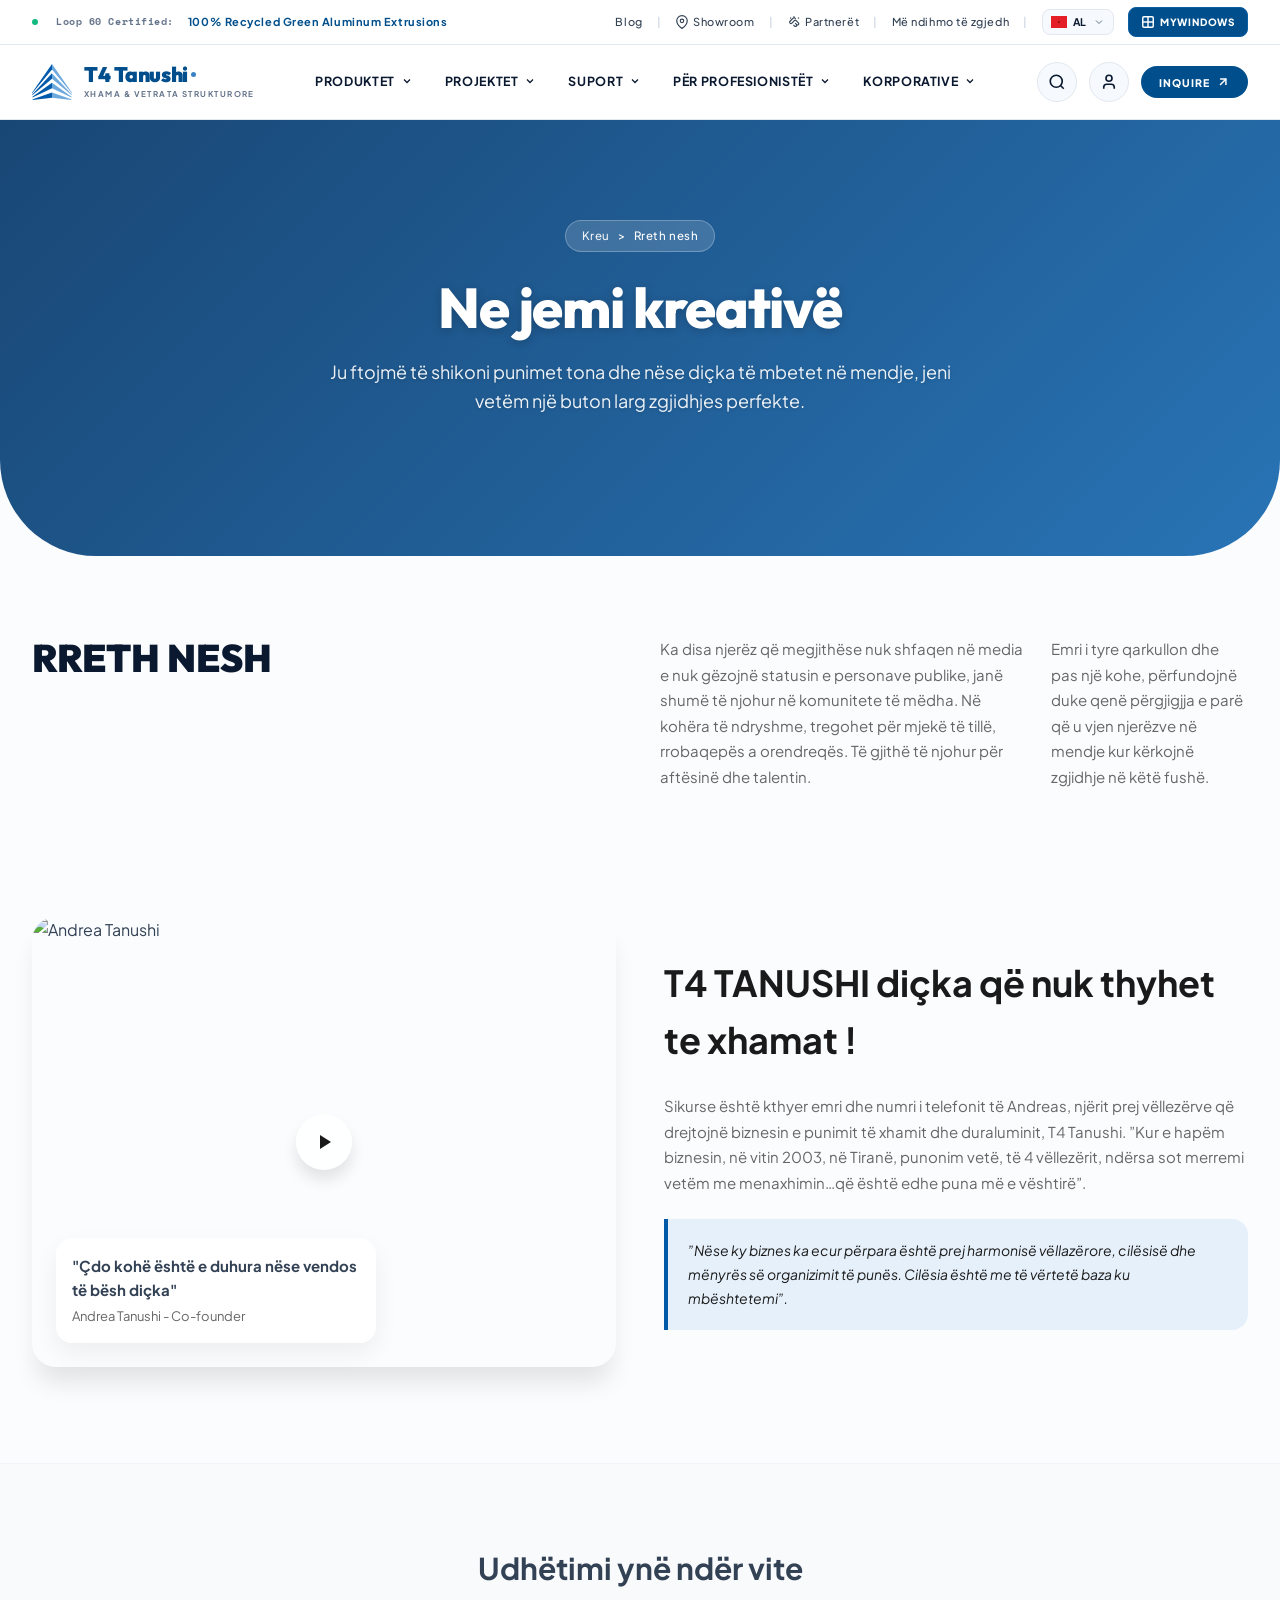
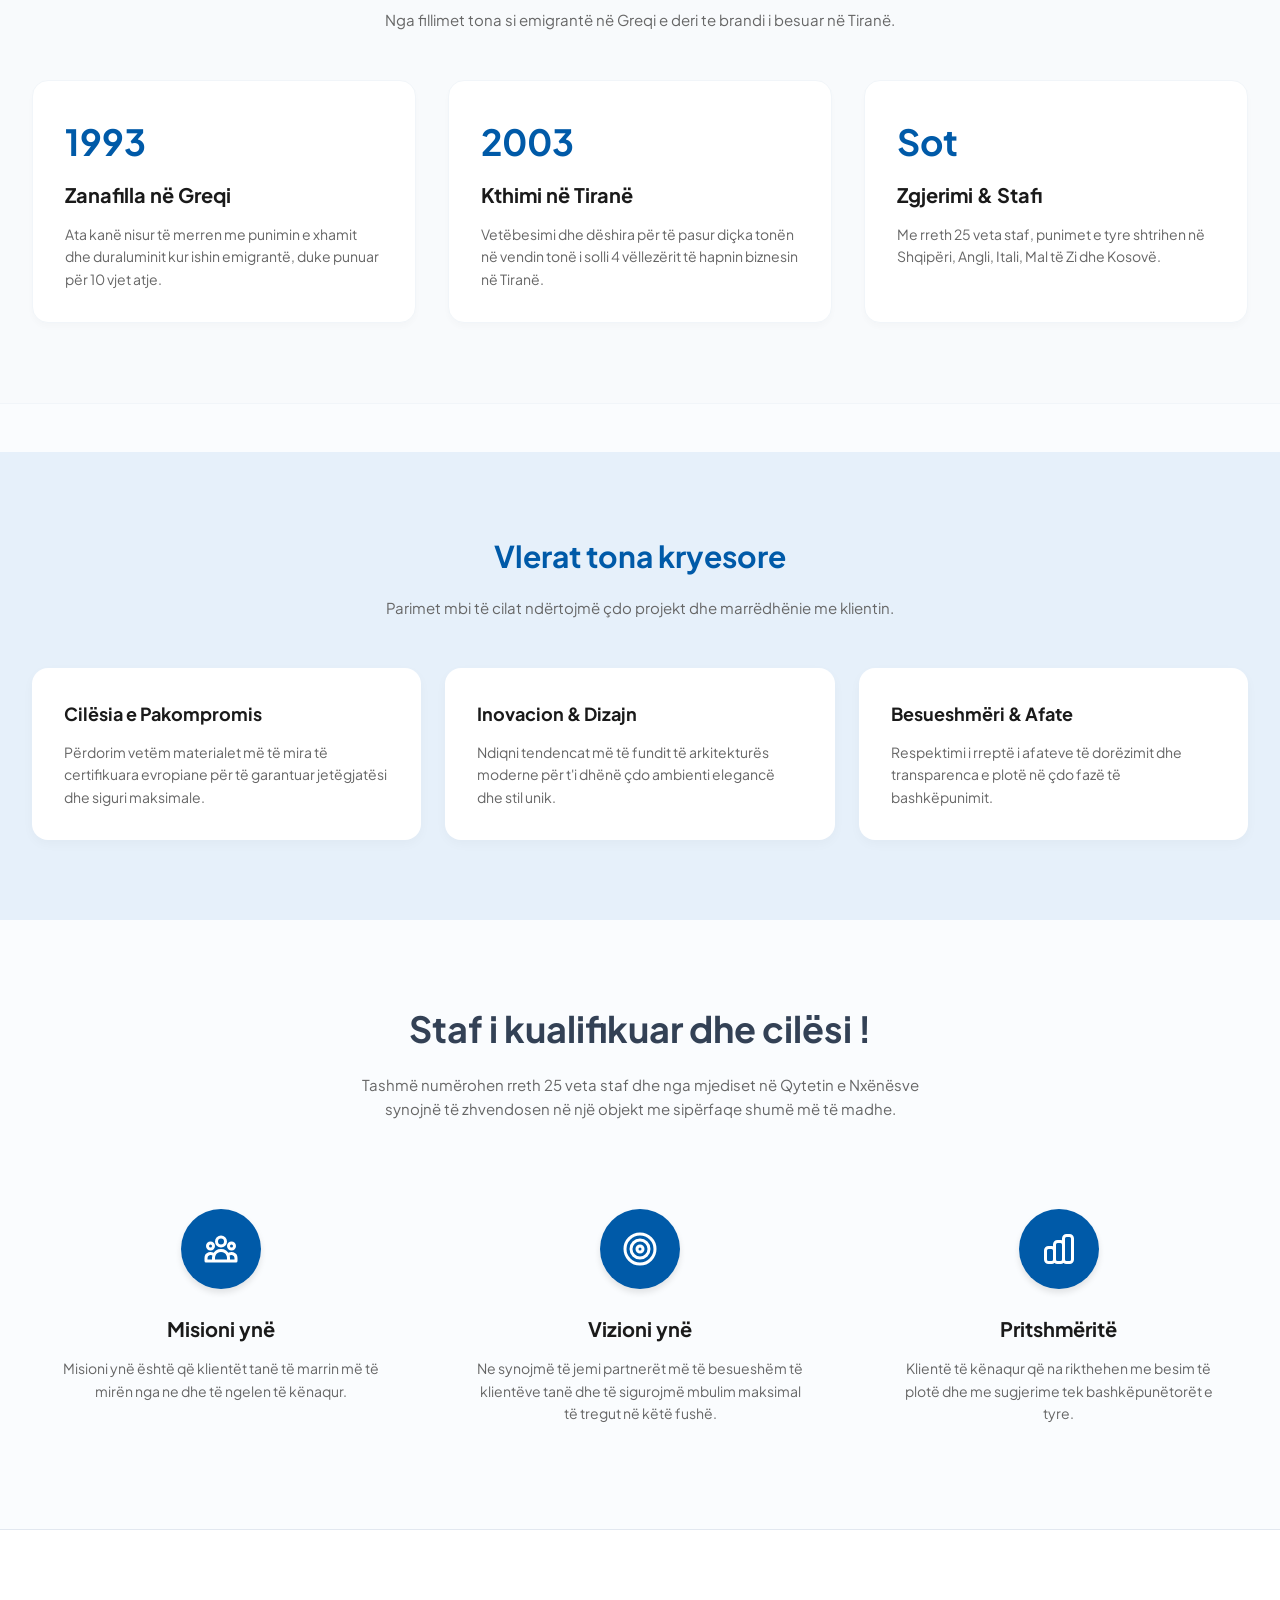
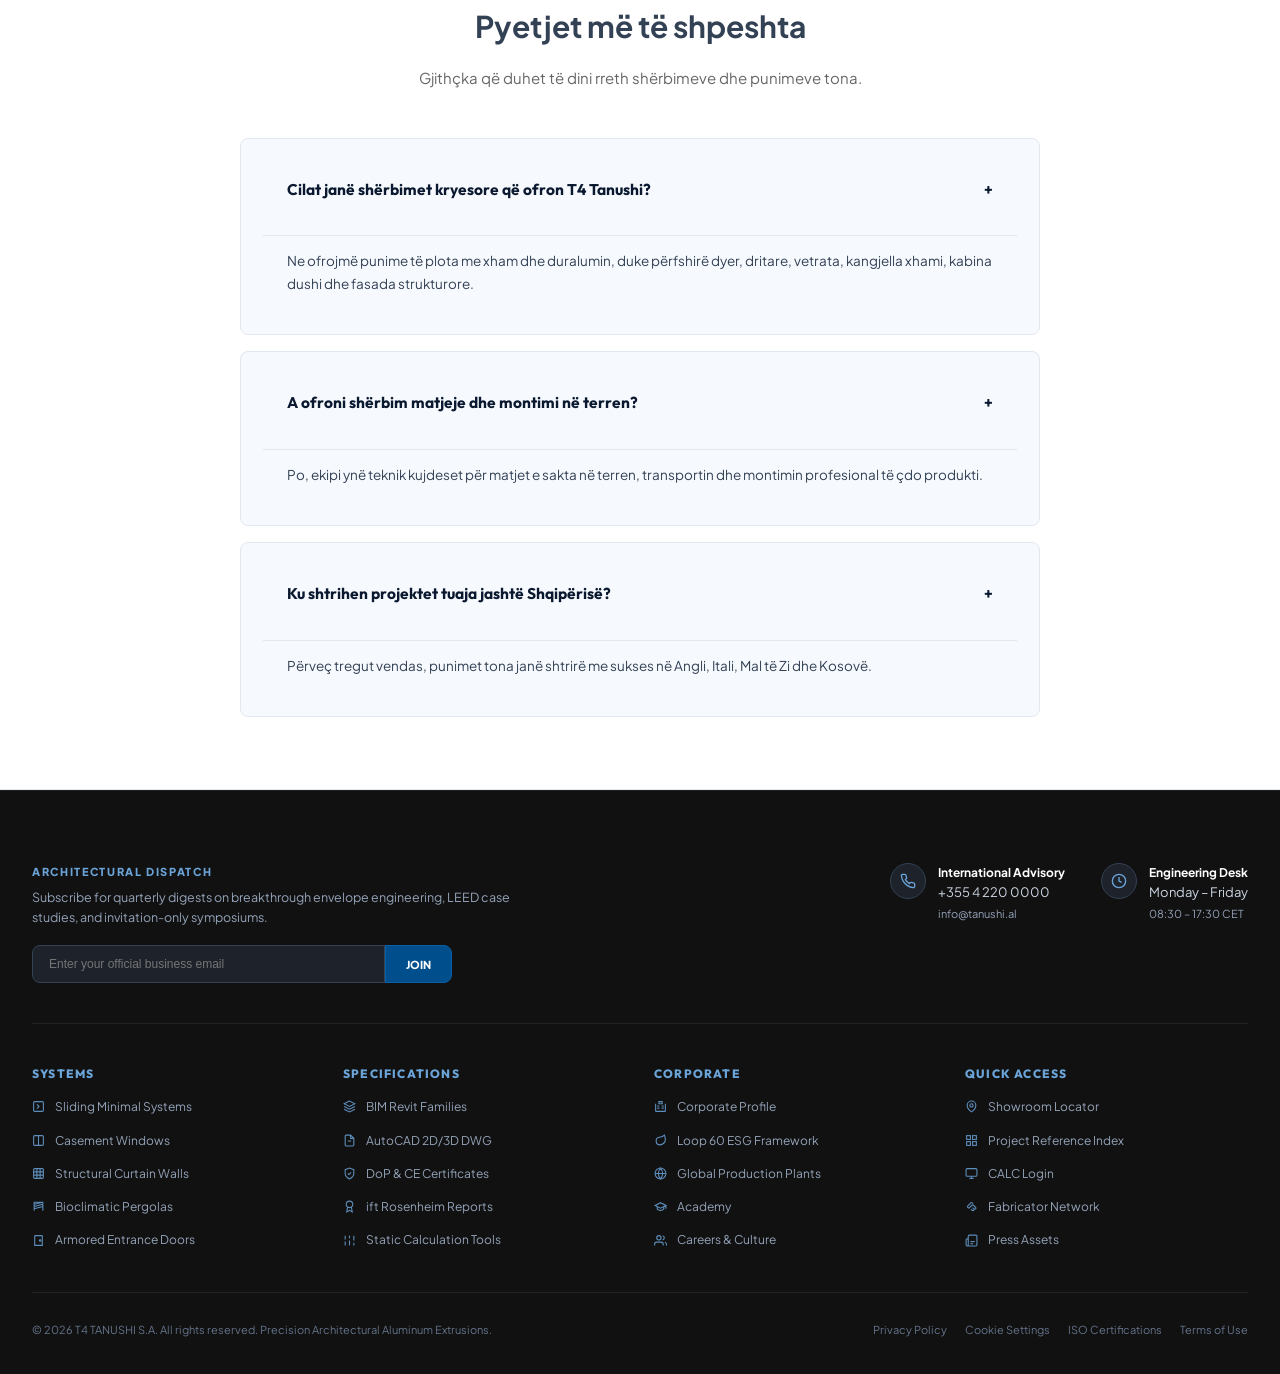
==== about.html @ d156f899 "i" ====
<!DOCTYPE html>
<html lang="sq">
<head>
  <meta charset="UTF-8">
  <meta name="viewport" content="width=device-width, initial-scale=1.0">
  <title>T4 TANUSHI // Sisteme Arkitekturore Alumini & Xhami | Building Excellence</title>
  
  <!-- Google Fonts: Outfit & Plus Jakarta Sans -->
  <link rel="preconnect" href="https://fonts.googleapis.com">
  <link rel="preconnect" href="https://fonts.gstatic.com" crossorigin>
  <link href="https://fonts.googleapis.com/css2?family=Outfit:wght@300;400;500;600;700;800;900&family=Plus+Jakarta+Sans:wght@300;400;500;600;700;800&family=Space+Mono:wght@400;700&display=swap" rel="stylesheet">
  
  <link rel="stylesheet" href="about.css">
  <link rel="stylesheet" href="style.css">
</head>
<body>

  <!-- Scroll Progress Indicator -->
  <div class="scroll-progress-line" id="scrollProgress"></div>

  <!-- ================= TOP UTILITY / ENTERPRISE BAR ================= -->
  <header class="top-bar">
    <div class="container top-bar-inner">
      <div class="top-bar-left">
        <span class="ticker-badge"></span>
        <span class="ticker-label">Loop 60 Certified:</span>
        <strong class="ticker-bold">100% Recycled Green Aluminum Extrusions</strong>
      </div>

      <div class="top-bar-right">
        <a href="#blog" class="top-link">Blog</a>
        <span class="divider">|</span>
        <a href="#showrooms" class="top-link">
          <svg width="14" height="14" viewBox="0 0 24 24" fill="none" stroke="currentColor" stroke-width="2"><path d="M21 10c0 7-9 13-9 13s-9-6-9-13a9 9 0 0 1 18 0z"/><circle cx="12" cy="10" r="3"/></svg>
          <span>Showroom</span>
        </a>
        <span class="divider">|</span>
        <a href="#partneret" class="top-link">
          <svg width="14" height="14" viewBox="0 0 24 24" fill="none" stroke="currentColor" stroke-width="2"><path d="m11 17 2 2a1 1 0 1 0 3-3"/><path d="m14 14 2.5 2.5a1 1 0 1 0 3-3l-3.8-3.8a2.2 2.2 0 0 0-3.1 0l-4.2 4.2a2.2 2.2 0 0 1-3.1 0l-.1-.1a2.2 2.2 0 0 1 0-3.1l5.4-5.4a2.2 2.2 0 0 1 3.1 0l1.2 1.2"/><path d="M12 2v2"/><path d="M7 6 5.6 4.6"/><path d="M19 6l1.4-1.4"/></svg>
          <span>Partnerët</span>
        </a>
        <span class="divider">|</span>
        <a href="#help" class="top-link">Më ndihmo të zgjedh</a>
        <span class="divider">|</span>

        <!-- Language Switcher -->
        <div class="lang-pill">
          <svg width="16" height="12" viewBox="0 0 640 480">
            <path fill="#e41e26" d="M0 0h640v480H0z"/>
            <path d="M346.5 210.3l-26.4 12.3-26.4-12.3 8 28.1-23.7 17 29.1.5 8 28.1 8-28.1 29.1-.5-23.7-17z" fill="#000"/>
          </svg>
          <span>AL</span>
          <svg width="12" height="12" viewBox="0 0 24 24" fill="none" stroke="#64748B" stroke-width="2"><path d="m6 9 6 6 6-6"/></svg>
        </div>

        <a href="#mywindows" class="btn-portal">
          <svg width="14" height="14" viewBox="0 0 24 24" fill="none" stroke="currentColor" stroke-width="2.5"><rect width="18" height="18" x="3" y="3" rx="2"/><path d="M3 12h18"/><path d="M12 3v18"/></svg>
          <span>MyWindows</span>
        </a>
      </div>
    </div>
  </header>

  <!-- ================= LUXURY HEADER / NAVBAR ================= -->
  <header class="main-header" id="mainHeader">
    <div class="container nav-inner">

      <!-- Brand Logo -->
      <a href="https://t4tanushi.al" class="brand-logo">
        <svg class="brand-icon" viewBox="0 0 217.57 196.04" fill="none">
          <polygon fill="#6ea9de" points="108.78 183.72 108.78 154.56 214.04 191.54 214.04 196.04 108.78 183.72"></polygon>
          <polygon fill="#6ea9de" points="108.78 132.46 108.78 102.52 215.41 177.85 215.41 182.54 108.78 132.46"></polygon>
          <polygon fill="#6ea9de" points="108.78 80.02 108.78 50.28 216.59 166.7 216.59 170.41 108.78 80.02"></polygon>
          <polygon fill="#6ea9de" points="108.78 29.93 108.78 0 217.56 156.72 217.56 160.63 108.78 29.93"></polygon>
          <polygon fill="#005aab" points="108.78 183.72 108.78 154.56 3.52 191.54 3.52 196.04 108.78 183.72"></polygon>
          <polygon fill="#005aab" points="108.78 132.46 108.78 102.52 2.15 177.85 2.15 182.54 108.78 132.46"></polygon>
          <polygon fill="#005aab" points="108.78 80.02 108.78 50.28 0.98 166.7 0.98 170.41 108.78 80.02"></polygon>
          <polygon fill="#005aab" points="108.78 29.93 108.78 0 0 156.72 0 160.63 108.78 29.93"></polygon>
        </svg>
        <div class="brand-text-col">
          <div class="brand-title">
            <span>T4 Tanushi</span>
            <span class="brand-dot"></span>
          </div>
          <span class="brand-tagline">Xhama & Vetrata Strukturore</span>
        </div>
      </a>

      <!-- Desktop & Mobile Navigation Menu (5 Complete Mega Menus) -->
      <nav class="nav-menu" id="navMenu">

        <!-- 1. PRODUKTET MEGA MENU -->
        <div class="nav-item" data-menu="produktet">
          <button type="button" class="nav-trigger">
            <span>Produktet</span>
            <svg class="nav-chevron" width="12" height="12" viewBox="0 0 24 24" fill="none" stroke="currentColor" stroke-width="2.5"><path d="m6 9 6 6 6-6"/></svg>
          </button>

          <div class="mega-menu">
            <div class="container">
              <div class="mega-grid">

                <!-- Sidebar Categories -->
                <div class="mega-col-side">
                  <ul class="sidebar-list">
                    <li>
                      <button type="button" class="sidebar-btn is-active">
                        <span>Dritare & Dyer</span>
                        <svg width="14" height="14" viewBox="0 0 24 24" fill="none" stroke="currentColor" stroke-width="2"><path d="m9 18 6-6-6-6"/></svg>
                      </button>
                    </li>
                    <li>
                      <button type="button" class="sidebar-btn">
                        <span>Dyert e hyrjes</span>
                        <svg width="14" height="14" viewBox="0 0 24 24" fill="none" stroke="#64748B" stroke-width="2"><path d="m9 18 6-6-6-6"/></svg>
                      </button>
                    </li>
                    <li>
                      <button type="button" class="sidebar-btn">
                        <span>Sistemet për mbrojtje nga zjarri</span>
                      </button>
                    </li>
                    <li>
                      <button type="button" class="sidebar-btn">
                        <span>Grilat</span>
                        <svg width="14" height="14" viewBox="0 0 24 24" fill="none" stroke="#64748B" stroke-width="2"><path d="m9 18 6-6-6-6"/></svg>
                      </button>
                    </li>
                    <li>
                      <button type="button" class="sidebar-btn">
                        <span>Sistem mbrojtës kundër insekteve</span>
                        <svg width="14" height="14" viewBox="0 0 24 24" fill="none" stroke="#64748B" stroke-width="2"><path d="m9 18 6-6-6-6"/></svg>
                      </button>
                    </li>
                    <li>
                      <button type="button" class="sidebar-btn">
                        <span>Fasadat</span>
                        <svg width="14" height="14" viewBox="0 0 24 24" fill="none" stroke="#64748B" stroke-width="2"><path d="m9 18 6-6-6-6"/></svg>
                      </button>
                    </li>
                    <li>
                      <button type="button" class="sidebar-btn">
                        <span>Zgjidhjet për hapësirat e jashtme</span>
                        <svg width="14" height="14" viewBox="0 0 24 24" fill="none" stroke="#64748B" stroke-width="2"><path d="m9 18 6-6-6-6"/></svg>
                      </button>
                    </li>
                    <li>
                      <button type="button" class="sidebar-btn">
                        <span>Ndarëse ambienti</span>
                      </button>
                    </li>
                  </ul>

                  <div class="sidebar-footer-link">
                    <a href="#systems" class="accent-link">
                      <span>Shikoni të gjitha sistemet arkitekturore</span>
                      <svg width="14" height="14" viewBox="0 0 24 24" fill="none" stroke="currentColor" stroke-width="2"><path d="m9 18 6-6-6-6"/></svg>
                    </a>
                  </div>
                </div>

                <!-- Middle Col 1: Typologies & Brands -->
                <div class="mega-col-content">
                  <div>
                    <h4 class="mega-heading">SIPAS LLOJIT</h4>
                    <div class="typology-row">
                      <a href="#mentesha" class="typology-card">
                        <div class="typology-circle">
                          <svg width="24" height="24" viewBox="0 0 40 40" fill="none" stroke="#004F8C" stroke-width="2">
                            <rect x="6" y="6" width="28" height="28" rx="2"/>
                            <line x1="20" y1="6" x2="20" y2="34"/>
                            <circle cx="9" cy="12" r="1.5" fill="#004F8C"/>
                            <circle cx="9" cy="28" r="1.5" fill="#004F8C"/>
                          </svg>
                        </div>
                        <span>Me<br>mentesha</span>
                      </a>

                      <a href="#rreshqitje" class="typology-card">
                        <div class="typology-circle">
                          <svg width="24" height="24" viewBox="0 0 40 40" fill="none" stroke="#004F8C" stroke-width="2">
                            <rect x="6" y="6" width="28" height="28" rx="2"/>
                            <line x1="16" y1="6" x2="16" y2="34"/>
                            <line x1="24" y1="6" x2="24" y2="34"/>
                            <line x1="12" y1="36" x2="28" y2="36" stroke-width="2.5"/>
                          </svg>
                        </div>
                        <span>Me<br>Rrëshqitje</span>
                      </a>

                      <a href="#palosje" class="typology-card">
                        <div class="typology-circle">
                          <svg width="24" height="24" viewBox="0 0 40 40" fill="none" stroke="#004F8C" stroke-width="2">
                            <rect x="6" y="6" width="28" height="28" rx="2"/>
                            <line x1="13" y1="6" x2="13" y2="34"/>
                            <line x1="20" y1="6" x2="20" y2="34"/>
                            <line x1="27" y1="6" x2="27" y2="34"/>
                          </svg>
                        </div>
                        <span>Me Palosje</span>
                      </a>
                    </div>
                  </div>

                  <div class="sub-split">
                    <h4 class="mega-heading">NGA MARKA</h4>
                    <div class="brand-pills">
                      <div class="pill pill-dark"><span>&gt;</span> SUPREME</div>
                      <div class="pill pill-white"><span>&gt;</span> SMARTIA</div>
                      <div class="pill pill-white"><span>&gt;</span> COMFORT</div>
                    </div>
                  </div>
                </div>

                <!-- Middle Col 2: Complementary Systems -->
                <div class="mega-col-content">
                  <div>
                    <h4 class="mega-heading">SISTEMET PLOTËSUESE</h4>
                    <ul class="mega-list">
                      <li><a href="#">Grila me rrotulluese / Grilat standarte</a></li>
                      <li><a href="#">Sistemet për mbrojtje ndaj insekteve</a></li>
                      <li><a href="#">Pragjet e dritareve</a></li>
                    </ul>
                  </div>

                  <div class="sub-split">
                    <h4 class="mega-heading">OPSIONET E PERSONALIZIMIT</h4>
                    <ul class="mega-list">
                      <li><a href="#">Aksesorë</a></li>
                      <li><a href="#">Trajtimet sipërfaqësore</a></li>
                      <li><a href="#">Opsionet e xhamit</a></li>
                    </ul>
                  </div>
                </div>

                <!-- Right Feature Image -->
                <div class="mega-col-feature">
                  <div class="feature-card">
                    <img src="https://images.unsplash.com/photo-1600607687920-4e2a09cf159d?auto=format&fit=crop&w=800&q=80" alt="Dritare & Dyer">
                    <div class="feature-overlay">
                      <h3>Dritare & Dyer</h3>
                      <a href="#windows-doors" class="feature-link">
                        <span>View all</span>
                        <svg width="14" height="14" viewBox="0 0 24 24" fill="none" stroke="currentColor" stroke-width="2.5"><path d="m9 18 6-6-6-6"/></svg>
                      </a>
                    </div>
                  </div>
                </div>

              </div>
            </div>

            <!-- Bottom Ribbon 3 Service Cards -->
            <div class="mega-ribbon">
              <div class="container ribbon-inner">
                <a href="#quiz" class="ribbon-card">
                  <div class="ribbon-icon">
                    <svg width="18" height="18" viewBox="0 0 24 24" fill="none" stroke="currentColor" stroke-width="2"><path d="M16 3h5v5"/><path d="M8 3H3v5"/><path d="M12 21v-4"/><path d="m9 9 6 6"/><path d="m15 9-6 6"/></svg>
                  </div>
                  <div>
                    <h5>Plotëso Kuizin</h5>
                    <p>Zbuloni dritaret dhe dyert që i përshtaten nevojave tuaja.</p>
                  </div>
                </a>

                <a href="#fabricator" class="ribbon-card">
                  <div class="ribbon-icon">
                    <svg width="18" height="18" viewBox="0 0 24 24" fill="none" stroke="currentColor" stroke-width="2"><path d="M16 21v-2a4 4 0 0 0-4-4H6a4 4 0 0 0-4 4v2"/><circle cx="9" cy="7" r="4"/><path d="m16 11 2 2 4-4"/></svg>
                  </div>
                  <div>
                    <h5>Gjeni një Përpunues</h5>
                    <p>Klikoni këtu për të gjetur një Përpunues sot.</p>
                  </div>
                </a>

                <a href="#faq" class="ribbon-card">
                  <div class="ribbon-icon">
                    <svg width="18" height="18" viewBox="0 0 24 24" fill="none" stroke="currentColor" stroke-width="2"><path d="M21 15a2 2 0 0 1-2 2H7l-4 4V5a2 2 0 0 1 2-2h14a2 2 0 0 1 2 2z"/></svg>
                  </div>
                  <div>
                    <h5>Pyetjet e bëra më shpesh</h5>
                    <p>Zbuloni pyetjet tuaja në lidhje me dritaret dhe dyert!</p>
                  </div>
                </a>
              </div>
            </div>
          </div>
        </div>

        <!-- 2. PROJEKTET MEGA MENU -->
        <div class="nav-item" data-menu="projektet">
          <button type="button" class="nav-trigger">
            <span>Projektet</span>
            <svg class="nav-chevron" width="12" height="12" viewBox="0 0 24 24" fill="none" stroke="currentColor" stroke-width="2.5"><path d="m6 9 6 6 6-6"/></svg>
          </button>

          <div class="mega-menu">
            <div class="container mega-pad">
              <div class="mega-grid-equal">
                
                <div class="mega-pane-col border-r">
                  <div>
                    <h4 class="mega-heading">KATEGORIA PROJEKTIT</h4>
                    <ul class="mega-list">
                      <li><a href="#">Edukuese</a></li>
                      <li><a href="#">Hoteleri & Sport</a></li>
                      <li><a href="#">Industriale</a></li>
                      <li><a href="#">Komerciale</a></li>
                      <li><a href="#">Kulturor</a></li>
                      <li><a href="#">Qeveritare & Shëndet</a></li>
                      <li><a href="#">Rezidenciale</a></li>
                    </ul>
                  </div>
                  <div class="pane-footer">
                    <a href="#veprat" class="accent-link">
                      <span>Shikoni të gjitha veprat</span>
                      <svg width="14" height="14" viewBox="0 0 24 24" fill="none" stroke="currentColor" stroke-width="2"><path d="m9 18 6-6-6-6"/></svg>
                    </a>
                  </div>
                </div>

                <div class="mega-pane-col border-r">
                  <h4 class="mega-heading">KATEGORIA PRODUKTIT</h4>
                  <ul class="mega-list">
                    <li><a href="#">Dyer - Dritare</a></li>
                    <li><a href="#">Dyer - Hyrje</a></li>
                    <li><a href="#">Ndarje</a></li>
                  </ul>
                </div>

                <div class="mega-pane-col border-r">
                  <div>
                    <h4 class="mega-heading">FAMILJA PRODUKTIT</h4>
                    <div class="brand-pills">
                      <div class="pill pill-white"><span>&gt;</span> COMFORT</div>
                      <div class="pill pill-dark"><span>&gt;</span> SMARTIA</div>
                      <div class="pill pill-dark"><span>&gt;</span> SUPREME</div>
                    </div>
                  </div>
                  <div class="sub-split">
                    <h4 class="mega-heading">KARAKTERISTIKAT</h4>
                    <ul class="mega-list">
                      <li><a href="#">Minimal</a></li>
                      <li><a href="#">Pamje industriale</a></li>
                      <li><a href="#">Shtëpi Pasive</a></li>
                    </ul>
                  </div>
                </div>

                <div class="mega-pane-col">
                  <h4 class="mega-heading">NGA VIZIONI NË ZBATIM</h4>
                  <div class="book-card">
                    <img src="https://images.unsplash.com/photo-1544716278-ca5e3f4abd8c?auto=format&fit=crop&w=600&q=80" alt="Vision to Reality Book">
                  </div>
                  <p class="book-text">
                    Eksploroni botën e arkitekturës moderne, inovacionit, performancës së lartë dhe fleksibilitetit të sistemeve arkitekturore të aluminit të T4 TANUSHI.
                  </p>
                </div>

              </div>
            </div>
          </div>
        </div>

        <!-- 3. SUPORT MEGA MENU -->
        <div class="nav-item" data-menu="suport">
          <button type="button" class="nav-trigger">
            <span>Suport</span>
            <svg class="nav-chevron" width="12" height="12" viewBox="0 0 24 24" fill="none" stroke="currentColor" stroke-width="2.5"><path d="m6 9 6 6 6-6"/></svg>
          </button>

          <div class="mega-menu">
            <div class="container mega-pad">
              <div class="mega-grid-3">
                
                <div class="mega-pane-col border-r">
                  <h4 class="mega-heading">FILLO EDUKIMIN TUAJ</h4>
                  <ul class="mega-list">
                    <li><a href="#">Gjeni një Përpunues</a></li>
                    <li><a href="#">Planifikoni projektin tuaj</a></li>
                    <li><a href="#">Plotëso kuizin e gjetjes së dritareve</a></li>
                    <li><a href="#">Vizitoni një Showroom</a></li>
                  </ul>
                  <div class="sub-split">
                    <h4 class="mega-heading">MJETET</h4>
                    <ul class="mega-list">
                      <li><a href="#">Plotësoni kuizin e Windows Finder</a></li>
                      <li><a href="#">Vendi im i punës</a></li>
                    </ul>
                  </div>
                </div>

                <div class="mega-pane-col border-r">
                  <h4 class="mega-heading">PERFORMANCA</h4>
                  <ul class="mega-list">
                    <li><a href="#">Izolimi i zërit</a></li>
                    <li><a href="#">Rezistenca ndaj zjarrit</a></li>
                    <li><a href="#">Siguria</a></li>
                    <li><a href="#">Pse alumini</a></li>
                  </ul>
                </div>

                <div class="mega-pane-col">
                  <h4 class="mega-heading">PËRMBAJTJE E DOBISHME</h4>
                  <div class="icon-nav-list">
                    <a href="#video" class="icon-nav-row">
                      <div class="icon-round">
                        <svg width="14" height="14" viewBox="0 0 24 24" fill="currentColor"><polygon points="5 3 19 12 5 21 5 3"/></svg>
                      </div>
                      <span>Video edukative</span>
                    </a>
                    <a href="#broshura" class="icon-nav-row">
                      <div class="icon-round">
                        <svg width="14" height="14" viewBox="0 0 24 24" fill="none" stroke="currentColor" stroke-width="2"><path d="M2 3h6a4 4 0 0 1 4 4v14a3 3 0 0 0-3-3H2z"/><path d="M22 3h-6a4 4 0 0 0-4 4v14a3 3 0 0 1 3-3h7z"/></svg>
                      </div>
                      <span>Broshura</span>
                    </a>
                    <a href="#pyetjet" class="icon-nav-row">
                      <div class="icon-round">
                        <svg width="14" height="14" viewBox="0 0 24 24" fill="none" stroke="currentColor" stroke-width="2"><circle cx="12" cy="12" r="10"/><path d="9.09 9a3 3 0 0 1 5.83 1c0 2-3 3-3 3"/><line x1="12" y1="17" x2="12.01" y2="17"/></svg>
                      </div>
                      <span>Pyetjet e bëra më shpesh</span>
                    </a>
                  </div>
                </div>

              </div>
            </div>
          </div>
        </div>

        <!-- 4. PËR PROFESIONISTËT MEGA MENU -->
        <div class="nav-item" data-menu="profesionistet">
          <button type="button" class="nav-trigger">
            <span>Për profesionistët</span>
            <svg class="nav-chevron" width="12" height="12" viewBox="0 0 24 24" fill="none" stroke="currentColor" stroke-width="2.5"><path d="m6 9 6 6 6-6"/></svg>
          </button>

          <div class="mega-menu">
            <div class="container mega-pad">
              <div class="mega-grid-equal">
                
                <div class="mega-pane-col border-r">
                  <ul class="sidebar-list">
                    <li>
                      <button type="button" class="sidebar-btn is-active">
                        <span>Arkitektët</span>
                        <svg width="14" height="14" viewBox="0 0 24 24" fill="none" stroke="currentColor" stroke-width="2"><path d="m9 18 6-6-6-6"/></svg>
                      </button>
                    </li>
                    <li>
                      <button type="button" class="sidebar-btn">
                        <span>Përpunuesit</span>
                        <svg width="14" height="14" viewBox="0 0 24 24" fill="none" stroke="#64748B" stroke-width="2"><path d="m9 18 6-6-6-6"/></svg>
                      </button>
                    </li>
                    <li>
                      <button type="button" class="sidebar-btn">
                        <span>Pronarët e hoteleve</span>
                        <svg width="14" height="14" viewBox="0 0 24 24" fill="none" stroke="#64748B" stroke-width="2"><path d="m9 18 6-6-6-6"/></svg>
                      </button>
                    </li>
                  </ul>
                </div>

                <div class="mega-pane-col border-r">
                  <div>
                    <h4 class="mega-heading">SUPORT</h4>
                    <ul class="mega-list">
                      <li><a href="#">Faza e projektimit</a></li>
                      <li><a href="#">Faza e kuotimit</a></li>
                      <li><a href="#">Projektet BIM</a></li>
                      <li><a href="#">Mbështetje për projekte në shkallë të gjerë</a></li>
                      <li><a href="#">Vizitë në Showroom</a></li>
                      <li><a href="#">Gjej një Përpunues</a></li>
                    </ul>
                  </div>
                  <div class="sub-split">
                    <h4 class="mega-heading">MJETET</h4>
                    <ul class="mega-list">
                      <li><a href="#">Llogaritja e UW</a></li>
                      <li><a href="#">Udhëzuesi i përzgjedhjes së Dritareve</a></li>
                    </ul>
                  </div>
                </div>

                <div class="mega-pane-col border-r">
                  <h4 class="mega-heading">UDHËZUES PËR ARKITEKTËT</h4>
                  <div class="icon-nav-list compact">
                    <a href="#v-pro" class="icon-nav-row">
                      <div class="icon-round sm">
                        <svg width="12" height="12" viewBox="0 0 24 24" fill="currentColor"><polygon points="5 3 19 12 5 21 5 3"/></svg>
                      </div>
                      <span>Videot e produkteve</span>
                    </a>
                    <a href="#bim" class="icon-nav-row">
                      <div class="icon-round sm">
                        <svg width="12" height="12" viewBox="0 0 24 24" fill="none" stroke="currentColor" stroke-width="2"><polygon points="12 2 2 7 12 12 22 7 12 2"/><polyline points="2 17 12 22 22 17"/><polyline points="2 12 12 17 22 12"/></svg>
                      </div>
                      <span>Dosjet BIM</span>
                    </a>
                    <a href="#dwg" class="icon-nav-row">
                      <div class="icon-round sm">
                        <svg width="12" height="12" viewBox="0 0 24 24" fill="none" stroke="currentColor" stroke-width="2"><path d="M14 2H6a2 2 0 0 0-2 2v16a2 2 0 0 0 2 2h12a2 2 0 0 0 2-2V8z"/><polyline points="14 2 14 8 20 8"/></svg>
                      </div>
                      <span>Dosjet DWG</span>
                    </a>
                    <a href="#epd" class="icon-nav-row">
                      <div class="icon-round sm">
                        <svg width="12" height="12" viewBox="0 0 24 24" fill="none" stroke="currentColor" stroke-width="2"><path d="M11 20A7 7 0 0 1 9.8 6.1C15.5 5 17 4.48 19 2c1 2 2 4.18 2 8 0 5.5-4.78 10-10 10Z"/></svg>
                      </div>
                      <span>Deklaratat mjedisore EPD</span>
                    </a>
                    <a href="#cert" class="icon-nav-row">
                      <div class="icon-round sm">
                        <svg width="12" height="12" viewBox="0 0 24 24" fill="none" stroke="currentColor" stroke-width="2"><circle cx="12" cy="8" r="6"/><path d="M15.477 12.89 17 22l-5-3-5 3 1.523-9.11"/></svg>
                      </div>
                      <span>Certifikatat</span>
                    </a>
                  </div>
                </div>

                <div class="mega-pane-col">
                  <h4 class="mega-heading">ARXELLENCE 3</h4>
                  <div class="award-card">
                    <div class="award-logo">ar<span>*</span>ellence:03</div>
                    <div class="award-tag">Gyaros Zero-Carbon</div>
                  </div>
                  <p class="book-text">
                    Konkursi i ideve arkitekturore ArXellence 3 duke ftuar qasje vizionare për një pronë me emetim zero në ishullin Gyaros.
                  </p>
                </div>

              </div>
            </div>
          </div>
        </div>

        <!-- 5. KORPORATIVE MEGA MENU -->
        <div class="nav-item" data-menu="korporative">
          <button type="button" class="nav-trigger">
            <span>Korporative</span>
            <svg class="nav-chevron" width="12" height="12" viewBox="0 0 24 24" fill="none" stroke="currentColor" stroke-width="2.5"><path d="m6 9 6 6 6-6"/></svg>
          </button>

          <div class="mega-menu">
            <div class="container mega-pad">
              <div class="mega-grid-equal">
                
                <div class="mega-pane-col border-r">
                  <div>
                    <h4 class="mega-heading">RRETH NESH</h4>
                    <ul class="mega-list">
                      <li><a href="#">Profili Korporatës</a></li>
                      <li><a href="#">Vizioni, Misioni & Vlerat</a></li>
                      <li><a href="#">Historiku</a></li>
                      <li><a href="#">Siguria Kualitetit</a></li>
                      <li><a href="#">Inovacion</a></li>
                      <li><a href="#">Përgjegjësia Sociale Korporatës</a></li>
                      <li><a href="#">Çertifikimet</a></li>
                    </ul>
                  </div>
                  <div class="pane-footer">
                    <h4 class="mega-heading">PREZENCA GLOBALE</h4>
                    <a href="#vendodhjet" class="muted-link">Vendodhjet tona</a>
                  </div>
                </div>

                <div class="mega-pane-col border-r">
                  <div>
                    <h4 class="mega-heading">FILIALET</h4>
                    <ul class="mega-list">
                      <li><a href="#">Alumil Solar</a></li>
                      <li><a href="#">Ekstrudimi dhe përpunimi</a></li>
                    </ul>
                  </div>
                  <div class="sub-split">
                    <h4 class="mega-heading">KARRIERAT</h4>
                    <ul class="mega-list">
                      <li><a href="#">Mundësitë e Rritjes</a></li>
                      <li><a href="#">Karrierat @ T4 Tanushi</a></li>
                      <li><a href="#">Paraqitni CV-n tuaj</a></li>
                    </ul>
                  </div>
                </div>

                <div class="mega-pane-col border-r">
                  <h4 class="mega-heading">SUSTAINABILITY</h4>
                  <ul class="mega-list">
                    <li><a href="#">Environment</a></li>
                    <li><a href="#">Corporate Social Responsibility</a></li>
                    <li><a href="#">ESG Reporting</a></li>
                    <li><a href="#">Contact us</a></li>
                  </ul>
                </div>

                <div class="mega-pane-col">
                  <h4 class="mega-heading">QENDRA E MEDIAS</h4>
                  <div class="media-box-stack">
                    <a href="#lajme" class="media-box">
                      <svg width="20" height="20" viewBox="0 0 24 24" fill="none" stroke="currentColor" stroke-width="2"><path d="M4 22h16a2 2 0 0 0 2-2V4a2 2 0 0 0-2-2H8a2 2 0 0 0-2 2v16a2 2 0 0 1-2 2Zm0 0a2 2 0 0 1-2-2v-9c0-1.1.9-2 2-2h2"/><path d="M18 14h-8"/><path d="M15 18h-5"/></svg>
                      <span>Lajmet tona</span>
                    </a>
                    <a href="#eventet" class="media-box">
                      <svg width="20" height="20" viewBox="0 0 24 24" fill="none" stroke="currentColor" stroke-width="2"><path d="m3 11 18-5v12L3 14v-3z"/><path d="M11.6 16.8a3 3 0 1 1-5.8-1.6"/></svg>
                      <span>Eventet</span>
                    </a>
                  </div>
                </div>

              </div>
            </div>
          </div>
        </div>

      </nav>

      <!-- Right Header Actions -->
      <div class="header-actions">
        <button type="button" class="btn-circle" id="searchBtn" aria-label="Search">
          <svg width="18" height="18" viewBox="0 0 24 24" fill="none" stroke="currentColor" stroke-width="2.2"><circle cx="11" cy="11" r="8"/><path d="m21 21-4.3-4.3"/></svg>
        </button>

        <button type="button" class="btn-circle" aria-label="Profile">
          <svg width="18" height="18" viewBox="0 0 24 24" fill="none" stroke="currentColor" stroke-width="2.2"><path d="M19 21v-2a4 4 0 0 0-4-4H9a4 4 0 0 0-4 4v2"/><circle cx="12" cy="7" r="4"/></svg>
        </button>

        <button type="button" class="btn-inquire" onclick="openModal()">
          <span>Inquire</span>
          <svg width="14" height="14" viewBox="0 0 24 24" fill="none" stroke="currentColor" stroke-width="2.5"><path d="M7 17L17 7"/><path d="M7 7h10v10"/></svg>
        </button>

        <!-- Mobile Drawer Toggle -->
        <button type="button" class="mobile-menu-toggle" id="mobileMenuBtn" aria-label="Toggle menu">
          <svg width="22" height="22" viewBox="0 0 24 24" fill="none" stroke="currentColor" stroke-width="2"><line x1="3" y1="12" x2="21" y2="12"/><line x1="3" y1="6" x2="21" y2="6"/><line x1="3" y1="18" x2="21" y2="18"/></svg>
        </button>
      </div>

    </div>
  </header>

    <!-- Header / Hero Section with Unsplash Architectural Background -->
    <header class="hero-bg">
        <div class="container">
            <!-- Breadcrumb & Hero Content -->
            <div class="hero-content">
                <div class="breadcrumb">
                    <a href="https://t4tanushi.al/">Kreu</a> &gt; <span>Rreth nesh</span>
                </div>
                <h1>Ne jemi <span>kreativë</span></h1>
                <p>Ju ftojmë të shikoni punimet tona dhe nëse diçka të mbetet në mendje, jeni vetëm një buton larg zgjidhjes perfekte.</p>
            </div>
        </div>
    </header>

    <!-- Section 2: "Rreth nesh" -->
    <section class="section">
        <div class="container">
            <div class="section-split">
                <h2 class="section-title">Rreth nesh</h2>
                <div class="section-text-columns">
                    <p>Ka disa njerëz që megjithëse nuk shfaqen në media e nuk gëzojnë statusin e personave publike, janë shumë të njohur në komunitete të mëdha. Në kohëra të ndryshme, tregohet për mjekë të tillë, rrobaqepës a orendreqës. Të gjithë të njohur për aftësinë dhe talentin.</p>
                    <p>Emri i tyre qarkullon dhe pas një kohe, përfundojnë duke qenë përgjigjja e parë që u vjen njerëzve në mendje kur kërkojnë zgjidhje në këtë fushë.</p>
                </div>
            </div>
        </div>
    </section>

    <!-- Section 3: Founder Card -->
    <section class="founder-section">
        <div class="container">
            <div class="founder-grid">
                <!-- Left: Founder Photo with Video Play and Floating Card -->
                <div class="founder-img-box">
                    <div class="founder-img-container">
                        <img src="https://t4tanushi.al/wp-content/uploads/2021/11/6E4A1897-1024x683.jpg" alt="Andrea Tanushi">
                    </div>
                    <div class="play-overlay">
                        <button class="play-btn">
                            <svg width="24" height="24" fill="#1a1a1a" viewBox="0 0 24 24"><path d="M8 5v14l11-7z"/></svg>
                        </button>
                    </div>
                    <div class="floating-card">
                        <p style="font-weight: 700; font-size: 15px; margin-bottom: 4px;">"Çdo kohë është e duhura nëse vendos të bësh diçka"</p>
                        <p style="font-size: 13px; color: #666666;">Andrea Tanushi - Co-founder</p>
                    </div>
                </div>

                <!-- Right: Text Content & Quote -->
                <div class="founder-content">
                    <h2>T4 TANUSHI diçka që nuk thyhet te xhamat !</h2>
                    <p>Sikurse është kthyer emri dhe numri i telefonit të Andreas, njërit prej vëllezërve që drejtojnë biznesin e punimit të xhamit dhe duraluminit, T4 Tanushi. ”Kur e hapëm biznesin, në vitin 2003, në Tiranë, punonim vetë, të 4 vëllezërit, ndërsa sot merremi vetëm me menaxhimin…që është edhe puna më e vështirë”.</p>
                    <div class="quote-box">
                        <p>”Nëse ky biznes ka ecur përpara është prej harmonisë vëllazërore, cilësisë dhe mënyrës së organizimit të punës. Cilësia është me të vërtetë baza ku mbështetemi”.</p>
                    </div>
                </div>
            </div>
        </div>
    </section>

    <!-- History & Milestone Journey -->
    <section class="history-section">
        <div class="container">
            <div class="history-header">
                <h2>Udhëtimi ynë ndër vite</h2>
                <p style="color: #666666; font-size: 15px;">Nga fillimet tona si emigrantë në Greqi e deri te brandi i besuar në Tiranë.</p>
            </div>
            <div class="history-grid">
                <div class="history-card">
                    <span>1993</span>
                    <h3>Zanafilla në Greqi</h3>
                    <p>Ata kanë nisur të merren me punimin e xhamit dhe duraluminit kur ishin emigrantë, duke punuar për 10 vjet atje.</p>
                </div>
                <div class="history-card">
                    <span>2003</span>
                    <h3>Kthimi në Tiranë</h3>
                    <p>Vetëbesimi dhe dëshira për të pasur diçka tonën në vendin tonë i solli 4 vëllezërit të hapnin biznesin në Tiranë.</p>
                </div>
                <div class="history-card">
                    <span>Sot</span>
                    <h3>Zgjerimi & Stafi</h3>
                    <p>Me rreth 25 veta staf, punimet e tyre shtrihen në Shqipëri, Angli, Itali, Mal të Zi dhe Kosovë.</p>
                </div>
            </div>
        </div>
    </section>

    <!-- Core Values -->
    <section class="values-section">
        <div class="container">
            <div class="values-header">
                <h2>Vlerat tona kryesore</h2>
                <p style="color: #666666; font-size: 15px;">Parimet mbi të cilat ndërtojmë çdo projekt dhe marrëdhënie me klientin.</p>
            </div>
            <div class="values-grid">
                <div class="value-card">
                    <h4>Cilësia e Pakompromis</h4>
                    <p>Përdorim vetëm materialet më të mira të certifikuara evropiane për të garantuar jetëgjatësi dhe siguri maksimale.</p>
                </div>
                <div class="value-card">
                    <h4>Inovacion & Dizajn</h4>
                    <p>Ndiqni tendencat më të fundit të arkitekturës moderne për t'i dhënë çdo ambienti elegancë dhe stil unik.</p>
                </div>
                <div class="value-card">
                    <h4>Besueshmëri & Afate</h4>
                    <p>Respektimi i rreptë i afateve të dorëzimit dhe transparenca e plotë në çdo fazë të bashkëpunimit.</p>
                </div>
            </div>
        </div>
    </section>

    <!-- Section 4: Staff & Quality -->
    <section class="features-section">
        <div class="container">
            <div class="features-header">
                <h2>Staf i kualifikuar dhe cilësi !</h2>
                <p style="color: #666666; font-size: 15px;">Tashmë numërohen rreth 25 veta staf dhe nga mjediset në Qytetin e Nxënësve synojnë të zhvendosen në një objekt me sipërfaqe shumë më të madhe.</p>
            </div>

            <div class="features-grid">
                <div class="feature-item">
                    <div class="feature-icon">
                        <svg width="36" height="36" fill="none" stroke="currentColor" stroke-width="2" viewBox="0 0 24 24"><path stroke-linecap="round" stroke-linejoin="round" d="M17 20h5v-2a3 3 0 00-5.356-1.857M17 20H7m10 0v-2c0-.656-.126-1.283-.356-1.857M7 20H2v-2a3 3 0 015.356-1.857M7 20v-2c0-.656.126-1.283.356-1.857m0 0a5.002 5.002 0 019.288 0M15 7a3 3 0 11-6 0 3 3 0 016 0zm6 3a2 2 0 11-4 0 2 2 0 014 0zM7 10a2 2 0 11-4 0 2 2 0 014 0z"/></svg>
                    </div>
                    <h3>Misioni ynë</h3>
                    <p>Misioni ynë është që klientët tanë të marrin më të mirën nga ne dhe të ngelen të kënaqur.</p>
                </div>

                <div class="feature-item">
                    <div class="feature-icon">
                        <svg width="36" height="36" fill="none" stroke="currentColor" stroke-width="2" viewBox="0 0 24 24"><circle cx="12" cy="12" r="10"></circle><circle cx="12" cy="12" r="6"></circle><circle cx="12" cy="12" r="2"></circle></svg>
                    </div>
                    <h3>Vizioni ynë</h3>
                    <p>Ne synojmë të jemi partnerët më të besueshëm të klientëve tanë dhe të sigurojmë mbulim maksimal të tregut në këtë fushë.</p>
                </div>

                <div class="feature-item">
                    <div class="feature-icon">
                        <svg width="36" height="36" fill="none" stroke="currentColor" stroke-width="2" viewBox="0 0 24 24"><path stroke-linecap="round" stroke-linejoin="round" d="M9 19v-6a2 2 0 00-2-2H5a2 2 0 00-2 2v6a2 2 0 002 2h2a2 2 0 002-2zm0 0V9a2 2 0 012-2h2a2 2 0 012 2v10m-6 0a2 2 0 002 2h2a2 2 0 002-2m0 0V5a2 2 0 012-2h2a2 2 0 012 2v14a2 2 0 01-2 2h-2a2 2 0 01-2-2z"/></svg>
                    </div>
                    <h3>Pritshmëritë</h3>
                    <p>Klientë të kënaqur që na rikthehen me besim të plotë dhe me sugjerime tek bashkëpunëtorët e tyre.</p>
                </div>
            </div>
        </div>
    </section>

    <!-- FAQ Accordion -->
    <section class="faq-section">
        <div class="container">
            <div class="faq-header">
                <h2>Pyetjet më të shpeshta</h2>
                <p style="color: #666666; font-size: 15px;">Gjithçka që duhet të dini rreth shërbimeve dhe punimeve tona.</p>
            </div>
            <div class="faq-container">
                <div class="faq-item">
                    <div class="faq-question"><span>Cilat janë shërbimet kryesore që ofron T4 Tanushi?</span> <span>+</span></div>
                    <div class="faq-answer">Ne ofrojmë punime të plota me xham dhe duralumin, duke përfshirë dyer, dritare, vetrata, kangjella xhami, kabina dushi dhe fasada strukturore.</div>
                </div>
                <div class="faq-item">
                    <div class="faq-question"><span>A ofroni shërbim matjeje dhe montimi në terren?</span> <span>+</span></div>
                    <div class="faq-answer">Po, ekipi ynë teknik kujdeset për matjet e sakta në terren, transportin dhe montimin profesional të çdo produkti.</div>
                </div>
                <div class="faq-item">
                    <div class="faq-question"><span>Ku shtrihen projektet tuaja jashtë Shqipërisë?</span> <span>+</span></div>
                    <div class="faq-answer">Përveç tregut vendas, punimet tona janë shtrirë me sukses në Angli, Itali, Mal të Zi dhe Kosovë.</div>
                </div>
            </div>
        </div>
    </section>

  <!-- ================= COMPREHENSIVE LIGHT FOOTER ================= -->
  <footer class="site-footer">
    <div class="container">
      
      <div class="footer-top">
        <div>
          <div class="dispatch-tag">
            Architectural Dispatch
          </div>
          <p class="dispatch-desc">
            Subscribe for quarterly digests on breakthrough envelope engineering, LEED case studies, and invitation-only symposiums.
          </p>
          <form class="newsletter-form" onsubmit="handleSubscribe(event)">
            <input id="newsletterEmail" type="email" required placeholder="Enter your official business email" class="newsletter-input">
            <button type="submit" class="newsletter-btn">
              Join
            </button>
          </form>
          <div id="subscribeMsg" class="subscribe-msg"></div>
        </div>

        <div class="footer-contacts">
          <div class="contact-card">
            <div class="contact-icon">
              <svg width="16" height="16" viewBox="0 0 24 24" fill="none" stroke="currentColor" stroke-width="2"><path d="M22 16.92v3a2 2 0 0 1-2.18 2 19.79 19.79 0 0 1-8.63-3.07 19.5 19.5 0 0 1-6-6 19.79 19.79 0 0 1-3.07-8.67A2 2 0 0 1 4.11 2h3a2 2 0 0 1 2 1.72 12.84 12.84 0 0 0 .7 2.81 2 2 0 0 1-.45 2.11L8.09 9.91a16 16 0 0 0 6 6l1.27-1.27a2 2 0 0 1 2.11-.45 12.84 12.84 0 0 0 2.81.7A2 2 0 0 1 22 16.92z"/></svg>
            </div>
            <div>
              <strong class="contact-title">International Advisory</strong>
              <span>+355 4 220 0000</span><br/>
              <span class="contact-sub">info@tanushi.al</span>
            </div>
          </div>

          <div class="contact-card">
            <div class="contact-icon">
              <svg width="16" height="16" viewBox="0 0 24 24" fill="none" stroke="currentColor" stroke-width="2"><circle cx="12" cy="12" r="10"/><polyline points="12 6 12 12 16 14"/></svg>
            </div>
            <div>
              <strong class="contact-title">Engineering Desk</strong>
              <span>Monday – Friday</span><br/>
              <span class="contact-sub">08:30 – 17:30 CET</span>
            </div>
          </div>
        </div>
      </div>

      <!-- Footer Columns with SVG Icons -->
      <div class="footer-cols">
        <div class="footer-col">
          <h5>Systems</h5>
          <ul class="footer-icon-list">
            <li>
              <a href="#products">
                <svg class="item-svg" width="13" height="13" viewBox="0 0 24 24" fill="none" stroke="currentColor" stroke-width="2"><rect x="3" y="3" width="18" height="18" rx="2"/><path d="m9 8 4 4-4 4"/></svg>
                <span>Sliding Minimal Systems</span>
              </a>
            </li>
            <li>
              <a href="#products">
                <svg class="item-svg" width="13" height="13" viewBox="0 0 24 24" fill="none" stroke="currentColor" stroke-width="2"><rect x="3" y="3" width="18" height="18" rx="2"/><line x1="12" y1="3" x2="12" y2="21"/></svg>
                <span>Casement Windows</span>
              </a>
            </li>
            <li>
              <a href="#products">
                <svg class="item-svg" width="13" height="13" viewBox="0 0 24 24" fill="none" stroke="currentColor" stroke-width="2"><rect x="3" y="3" width="18" height="18" rx="2"/><path d="M3 9h18M3 15h18M9 3v18M15 3v18"/></svg>
                <span>Structural Curtain Walls</span>
              </a>
            </li>
            <li>
              <a href="#products">
                <svg class="item-svg" width="13" height="13" viewBox="0 0 24 24" fill="none" stroke="currentColor" stroke-width="2"><path d="M3 4h18M4 4v16M20 4v16M4 8l16-4M4 12l16-4M4 16l16-4"/></svg>
                <span>Bioclimatic Pergolas</span>
              </a>
            </li>
            <li>
              <a href="#products">
                <svg class="item-svg" width="13" height="13" viewBox="0 0 24 24" fill="none" stroke="currentColor" stroke-width="2"><path d="M6 3h12a1 1 0 0 1 1 1v17H5V4a1 1 0 0 1 1-1z"/><circle cx="15" cy="12" r="1.5"/></svg>
                <span>Armored Entrance Doors</span>
              </a>
            </li>
          </ul>
        </div>

        <div class="footer-col">
          <h5>Specifications</h5>
          <ul class="footer-icon-list">
            <li>
              <a href="#support">
                <svg class="item-svg" width="13" height="13" viewBox="0 0 24 24" fill="none" stroke="currentColor" stroke-width="2"><polygon points="12 2 2 7 12 12 22 7 12 2"/><polyline points="2 17 12 22 22 17"/><polyline points="2 12 12 17 22 12"/></svg>
                <span>BIM Revit Families</span>
              </a>
            </li>
            <li>
              <a href="#support">
                <svg class="item-svg" width="13" height="13" viewBox="0 0 24 24" fill="none" stroke="currentColor" stroke-width="2"><path d="M14 2H6a2 2 0 0 0-2 2v16a2 2 0 0 0 2 2h12a2 2 0 0 0 2-2V8z"/><polyline points="14 2 14 8 20 8"/><line x1="9" y1="13" x2="15" y2="13"/></svg>
                <span>AutoCAD 2D/3D DWG</span>
              </a>
            </li>
            <li>
              <a href="#support">
                <svg class="item-svg" width="13" height="13" viewBox="0 0 24 24" fill="none" stroke="currentColor" stroke-width="2"><path d="M12 22s8-4 8-10V5l-8-3-8 3v7c0 6 8 10 8 10z"/><polyline points="9 12 11 14 15 10"/></svg>
                <span>DoP & CE Certificates</span>
              </a>
            </li>
            <li>
              <a href="#support">
                <svg class="item-svg" width="13" height="13" viewBox="0 0 24 24" fill="none" stroke="currentColor" stroke-width="2"><circle cx="12" cy="8" r="6"/><path d="M15.477 12.89 17 22l-5-3-5 3 1.523-9.11"/></svg>
                <span>ift Rosenheim Reports</span>
              </a>
            </li>
            <li>
              <a href="#support">
                <svg class="item-svg" width="13" height="13" viewBox="0 0 24 24" fill="none" stroke="currentColor" stroke-width="2"><line x1="4" y1="21" x2="4" y2="14"/><line x1="4" y1="10" x2="4" y2="3"/><line x1="12" y1="21" x2="12" y2="12"/><line x1="12" y1="8" x2="12" y2="3"/><line x1="20" y1="21" x2="20" y2="16"/><line x1="20" y1="12" x2="20" y2="3"/></svg>
                <span>Static Calculation Tools</span>
              </a>
            </li>
          </ul>
        </div>

        <div class="footer-col">
          <h5>Corporate</h5>
          <ul class="footer-icon-list">
            <li>
              <a href="#commitments">
                <svg class="item-svg" width="13" height="13" viewBox="0 0 24 24" fill="none" stroke="currentColor" stroke-width="2"><path d="M3 21h18M3 7v14M21 7v14M6 11h4M6 15h4M14 11h4M14 15h4M9 3h6v4H9z"/></svg>
                <span>Corporate Profile</span>
              </a>
            </li>
            <li>
              <a href="#commitments">
                <svg class="item-svg" width="13" height="13" viewBox="0 0 24 24" fill="none" stroke="currentColor" stroke-width="2"><path d="M11 20A7 7 0 0 1 9.8 6.1C15.5 5 17 4.48 19 2c1 2 2 4.18 2 8 0 5.5-4.78 10-10 10Z"/></svg>
                <span>Loop 60 ESG Framework</span>
              </a>
            </li>
            <li>
              <a href="#projects">
                <svg class="item-svg" width="13" height="13" viewBox="0 0 24 24" fill="none" stroke="currentColor" stroke-width="2"><circle cx="12" cy="12" r="10"/><line x1="2" y1="12" x2="22" y2="12"/><path d="M12 2a15.3 15.3 0 0 1 4 10 15.3 15.3 0 0 1-4 10 15.3 15.3 0 0 1-4-10 15.3 15.3 0 0 1 4-10z"/></svg>
                <span>Global Production Plants</span>
              </a>
            </li>
            <li>
              <a href="#commitments">
                <svg class="item-svg" width="13" height="13" viewBox="0 0 24 24" fill="none" stroke="currentColor" stroke-width="2"><path d="M22 10v6M2 10l10-5 10 5-10 5z"/><path d="M6 12v5c3 3 9 3 12 0v-5"/></svg>
                <span>Academy</span>
              </a>
            </li>
            <li>
              <a href="#contact">
                <svg class="item-svg" width="13" height="13" viewBox="0 0 24 24" fill="none" stroke="currentColor" stroke-width="2"><path d="M17 21v-2a4 4 0 0 0-4-4H5a4 4 0 0 0-4 4v2"/><circle cx="9" cy="7" r="4"/><path d="M23 21v-2a4 4 0 0 0-3-3.87"/><path d="M16 3.13a4 4 0 0 1 0 7.75"/></svg>
                <span>Careers & Culture</span>
              </a>
            </li>
          </ul>
        </div>

        <div class="footer-col">
          <h5>Quick Access</h5>
          <ul class="footer-icon-list">
            <li>
              <a href="#showrooms">
                <svg class="item-svg" width="13" height="13" viewBox="0 0 24 24" fill="none" stroke="currentColor" stroke-width="2"><path d="M20 10c0 6-8 12-8 12s-8-6-8-12a8 8 0 0 1 16 0Z"/><circle cx="12" cy="10" r="3"/></svg>
                <span>Showroom Locator</span>
              </a>
            </li>
            <li>
              <a href="#projects">
                <svg class="item-svg" width="13" height="13" viewBox="0 0 24 24" fill="none" stroke="currentColor" stroke-width="2"><rect x="3" y="3" width="7" height="7"/><rect x="14" y="3" width="7" height="7"/><rect x="14" y="14" width="7" height="7"/><rect x="3" y="14" width="7" height="7"/></svg>
                <span>Project Reference Index</span>
              </a>
            </li>
            <li>
              <a href="#fabricators">
                <svg class="item-svg" width="13" height="13" viewBox="0 0 24 24" fill="none" stroke="currentColor" stroke-width="2"><rect x="2" y="3" width="20" height="14" rx="2"/><line x1="8" y1="21" x2="16" y2="21"/><line x1="12" y1="17" x2="12" y2="21"/></svg>
                <span>CALC Login</span>
              </a>
            </li>
            <li>
              <a href="#fabricators">
                <svg class="item-svg" width="13" height="13" viewBox="0 0 24 24" fill="none" stroke="currentColor" stroke-width="2"><path d="m11 17 2 2a1 1 0 1 0 3-3"/><path d="m14 14 2.5 2.5a1 1 0 1 0 3-3l-3.8-3.8a2.2 2.2 0 0 0-3.1 0l-4.2 4.2a2.2 2.2 0 0 1-3.1 0l-.1-.1a2.2 2.2 0 0 1 0-3.1l5.4-5.4a2.2 2.2 0 0 1 3.1 0l1.2 1.2"/></svg>
                <span>Fabricator Network</span>
              </a>
            </li>
            <li>
              <a href="#support">
                <svg class="item-svg" width="13" height="13" viewBox="0 0 24 24" fill="none" stroke="currentColor" stroke-width="2"><path d="M4 22h16a2 2 0 0 0 2-2V4a2 2 0 0 0-2-2H8a2 2 0 0 0-2 2v16a2 2 0 0 1-2 2Zm0 0a2 2 0 0 1-2-2v-9c0-1.1.9-2 2-2h2"/><path d="M18 14h-8"/><path d="M15 18h-5"/></svg>
                <span>Press Assets</span>
              </a>
            </li>
          </ul>
        </div>
      </div>

      <div class="footer-bottom">
        <div>&copy; 2026 T4 TANUSHI S.A. All rights reserved. Precision Architectural Aluminum Extrusions.</div>
        <div class="legal-links">
          <a href="#">Privacy Policy</a>
          <a href="#">Cookie Settings</a>
          <a href="#">ISO Certifications</a>
          <a href="#">Terms of Use</a>
        </div>
      </div>

    </div>
  </footer>

  <!-- ================= INQUIRY MODAL ================= -->
  <div class="modal-backdrop" id="inquiryModal">
    <div class="modal-box">
      <button type="button" class="modal-close" onclick="closeModal()" aria-label="Close modal">&times;</button>
      
      <div class="modal-top-tag">
        Direct Architectural Desk
      </div>
      <h3 class="modal-heading">
        Request Specification
      </h3>
      <p class="modal-desc">
        Receive detailed CAD cross sections, U-value calculation tables, or connect with a local fabrication partner.
      </p>

      <form onsubmit="handleInquirySubmit(event)">
        <div class="form-group">
          <label>Full Name</label>
          <input type="text" required class="form-control" placeholder="Arch. Sarah Jenkins">
        </div>
        <div class="form-grid-half">
          <div class="form-group">
            <label>Work Email</label>
            <input type="email" required class="form-control" placeholder="sarah@studio.com">
          </div>
          <div class="form-group">
            <label>Project Location</label>
            <input type="text" class="form-control" placeholder="Tirana, AL">
          </div>
        </div>
        <div class="form-group">
          <label>System of Interest</label>
          <select class="form-control">
            <option>Minimalist Sliding (SUPREME S700 / S650)</option>
            <option>Curtain Walls & Facades (SMARTIA M6300)</option>
            <option>Bioclimatic Pergolas (PG160P Santorini)</option>
            <option>Railing & Wall Claddings (SMARTIA M8200)</option>
            <option>Bespoke Custom Project System</option>
          </select>
        </div>
        <div class="form-group">
          <label>Project Scope / Notes</label>
          <textarea rows="3" class="form-control" placeholder="Expected heights, wind pressure, Uw targets..."></textarea>
        </div>
        <button type="submit" class="btn-primary modal-submit-btn">
          Submit to Engineering Team
        </button>
      </form>
    </div>
  </div>

  <script src="script.js"></script>
</body>
</html>
---- about.css ----
/* =========================================================
   T4 TANUSHI - MOBILE-FIRST RESPONSIVE STYLES (NO ROOT)
   ========================================================= */

* {
    box-sizing: border-box;
    margin: 0;
    padding: 0;
}

body {
    font-family: 'Poppins', sans-serif;
    color: #1a1a1a;
    background-color: #ffffff;
    overflow-x: hidden;
    -webkit-font-smoothing: antialiased;
}

a {
    text-decoration: none;
    color: inherit;
}

/* Layout Utilities using Pure Flexbox */
.container {
    max-width: 1200px;
    margin: 0 auto;
    padding: 0 16px;
    width: 100%;
}

@media (min-width: 768px) {
    .container {
        padding: 0 24px;
    }
}

.flex {
    display: flex;
}

.flex-col {
    flex-direction: column;
}

.items-center {
    align-items: center;
}

.justify-between {
    justify-content: space-between;
}

.justify-center {
    justify-content: center;
}

.gap-4 { gap: 1rem; }
.gap-6 { gap: 1.5rem; }
.gap-8 { gap: 2rem; }
.gap-12 { gap: 3rem; }

/* General Section Styling */
.section {
    padding: 50px 0;
}

@media (min-width: 768px) {
    .section {
        padding: 80px 0;
    }
}

.section-split {
    display: flex;
    flex-direction: column;
    gap: 32px;
}

@media (min-width: 1024px) {
    .section-split {
        flex-direction: row;
        align-items: flex-start;
        justify-content: space-between;
        gap: 40px;
    }
}

.section-title {
    font-size: 26px;
    font-weight: 700;
    color: #1a1a1a;
    line-height: 1.3;
    flex: 1;
}

@media (min-width: 640px) {
    .section-title {
        font-size: 36px;
    }
}

.section-text-columns {
    display: flex;
    flex-direction: column;
    gap: 20px;
    flex: 1;
    color: #666666;
    font-size: 14px;
    line-height: 1.7;
}

@media (min-width: 640px) {
    .section-text-columns {
        flex-direction: row;
        font-size: 15px;
        gap: 24px;
    }
}

/* Founder / Video Section */
.founder-section {
    padding: 32px 0;
}

@media (min-width: 768px) {
    .founder-section {
        padding: 48px 0;
    }
}

.founder-grid {
    display: flex;
    flex-direction: column;
    gap: 32px;
    align-items: center;
    width: 100%;
}

@media (min-width: 1024px) {
    .founder-grid {
        flex-direction: row;
        gap: 48px;
    }
}

.founder-img-box {
    flex: 1;
    position: relative;
    width: 100%;
}

.founder-img-container {
    border-radius: 20px;
    overflow: hidden;
    height: 300px;
    box-shadow: 0 20px 25px -5px rgba(0,0,0,0.1);
    width: 100%;
}

@media (min-width: 640px) {
    .founder-img-container {
        height: 450px;
        border-radius: 24px;
    }
}

.founder-img-container img {
    width: 100%;
    height: 100%;
    object-fit: cover;
}

.play-overlay {
    position: absolute;
    top: 0; left: 0; right: 0; bottom: 0;
    display: flex;
    align-items: center;
    justify-content: center;
}

.play-btn {
    width: 50px;
    height: 50px;
    background-color: rgba(255, 255, 255, 0.9);
    border-radius: 50%;
    display: flex;
    align-items: center;
    justify-content: center;
    border: none;
    cursor: pointer;
    box-shadow: 0 10px 15px rgba(0,0,0,0.1);
    transition: transform 0.3s;
}

@media (min-width: 640px) {
    .play-btn {
        width: 56px;
        height: 56px;
    }
}

.play-btn:hover {
    transform: scale(1.1);
}

.floating-card {
    position: relative;
    margin-top: 16px;
    width: 100%;
    background-color: rgba(255, 255, 255, 0.95);
    backdrop-filter: blur(8px);
    padding: 16px;
    border-radius: 16px;
    box-shadow: 0 10px 25px rgba(0,0,0,0.06);
}

@media (min-width: 640px) {
    .floating-card {
        position: absolute;
        bottom: 24px;
        left: 24px;
        right: auto;
        margin-top: 0;
        width: 320px;
    }
}

.founder-content {
    flex: 1;
    width: 100%;
}

.founder-content h2 {
    font-size: 26px;
    font-weight: 700;
    color: #1a1a1a;
    margin-bottom: 16px;
}

@media (min-width: 640px) {
    .founder-content h2 {
        font-size: 36px;
        margin-bottom: 24px;
    }
}

.founder-content p {
    color: #666666;
    font-size: 14px;
    line-height: 1.7;
    margin-bottom: 20px;
}

@media (min-width: 640px) {
    .founder-content p {
        font-size: 15px;
        margin-bottom: 24px;
    }
}

.quote-box {
    border-left: 4px solid #005AA8;
    background-color: #E6F0FA;
    padding: 16px;
    border-top-right-radius: 12px;
    border-bottom-right-radius: 12px;
}

@media (min-width: 640px) {
    .quote-box {
        padding: 20px;
        border-top-right-radius: 16px;
        border-bottom-right-radius: 16px;
    }
}

.quote-box p {
    color: #1a1a1a;
    font-style: italic;
    margin: 0;
    font-size: 13px;
}

@media (min-width: 640px) {
    .quote-box p {
        font-size: 14px;
    }
}

/* History Journey Section */
.history-section {
    background-color: #f8fafc;
    padding: 50px 0;
    border-top: 1px solid #f1f5f9;
    border-bottom: 1px solid #f1f5f9;
    margin: 32px 0;
    width: 100%;
}

@media (min-width: 768px) {
    .history-section {
        padding: 80px 0;
        margin: 48px 0;
    }
}

.history-header {
    text-align: center;
    max-width: 600px;
    margin: 0 auto 32px auto;
}

@media (min-width: 768px) {
    .history-header {
        margin: 0 auto 48px auto;
    }
}

.history-header h2 {
    font-size: 26px;
    font-weight: 700;
    margin-bottom: 12px;
}

@media (min-width: 640px) {
    .history-header h2 {
        font-size: 30px;
        margin-bottom: 16px;
    }
}

.history-grid {
    display: flex;
    flex-direction: column;
    gap: 20px;
    width: 100%;
}

@media (min-width: 768px) {
    .history-grid {
        flex-direction: row;
        gap: 32px;
    }
}

.history-card {
    flex: 1;
    background-color: #ffffff;
    padding: 24px 20px;
    border-radius: 16px;
    box-shadow: 0 4px 6px rgba(0,0,0,0.02);
    border: 1px solid #f1f5f9;
    width: 100%;
}

@media (min-width: 768px) {
    .history-card {
        padding: 32px;
    }
}

.history-card span {
    font-size: 30px;
    font-weight: 700;
    color: #005AA8;
    display: block;
    margin-bottom: 6px;
}

@media (min-width: 768px) {
    .history-card span {
        font-size: 36px;
        margin-bottom: 8px;
    }
}

.history-card h3 {
    font-size: 18px;
    font-weight: 700;
    margin-bottom: 10px;
    color: #1a1a1a;
}

@media (min-width: 768px) {
    .history-card h3 {
        font-size: 20px;
        margin-bottom: 12px;
    }
}

.history-card p {
    font-size: 13px;
    color: #666666;
    line-height: 1.6;
}

@media (min-width: 768px) {
    .history-card p {
        font-size: 14px;
    }
}

/* Features Columns Section */
.features-section {
    padding: 50px 0;
    position: relative;
    width: 100%;
}

@media (min-width: 768px) {
    .features-section {
        padding: 80px 0;
    }
}

.features-header {
    text-align: center;
    max-width: 600px;
    margin: 0 auto 40px auto;
}

@media (min-width: 768px) {
    .features-header {
        margin: 0 auto 64px auto;
    }
}

.features-header h2 {
    font-size: 26px;
    font-weight: 700;
    margin-bottom: 12px;
}

@media (min-width: 640px) {
    .features-header h2 {
        font-size: 36px;
        margin-bottom: 16px;
    }
}

.features-grid {
    display: flex;
    flex-direction: column;
    gap: 24px;
    width: 100%;
}

@media (min-width: 768px) {
    .features-grid {
        flex-direction: row;
        gap: 40px;
    }
}

.feature-item {
    flex: 1;
    display: flex;
    flex-direction: column;
    align-items: center;
    text-align: center;
    padding: 20px 16px;
    border-radius: 16px;
    transition: background 0.2s;
    width: 100%;
}

@media (min-width: 768px) {
    .feature-item {
        padding: 24px;
    }
}

.feature-item:hover {
    background-color: #f8fafc;
}

.feature-icon {
    width: 70px;
    height: 70px;
    background-color: #005AA8;
    color: #ffffff;
    border-radius: 50%;
    display: flex;
    align-items: center;
    justify-content: center;
    margin-bottom: 20px;
    box-shadow: 0 4px 6px rgba(0,0,0,0.1);
}

@media (min-width: 768px) {
    .feature-icon {
        width: 80px;
        height: 80px;
        margin-bottom: 24px;
    }
}

.feature-item h3 {
    font-size: 18px;
    font-weight: 700;
    margin-bottom: 10px;
    color: #1a1a1a;
}

@media (min-width: 768px) {
    .feature-item h3 {
        font-size: 20px;
        margin-bottom: 12px;
    }
}

.feature-item p {
    font-size: 13px;
    color: #666666;
    line-height: 1.6;
}

@media (min-width: 768px) {
    .feature-item p {
        font-size: 14px;
    }
}

/* Core Values Grid */
.values-section {
    background-color: #E6F0FA;
    padding: 50px 0;
    width: 100%;
}

@media (min-width: 768px) {
    .values-section {
        padding: 80px 0;
    }
}

.values-header {
    text-align: center;
    max-width: 600px;
    margin: 0 auto 32px auto;
}

@media (min-width: 768px) {
    .values-header {
        margin: 0 auto 48px auto;
    }
}

.values-header h2 {
    font-size: 26px;
    font-weight: 700;
    color: #005AA8;
    margin-bottom: 12px;
}

@media (min-width: 640px) {
    .values-header h2 {
        font-size: 30px;
        margin-bottom: 16px;
    }
}

.values-grid {
    display: flex;
    flex-direction: column;
    gap: 20px;
    width: 100%;
}

@media (min-width: 768px) {
    .values-grid {
        flex-direction: row;
        gap: 24px;
    }
}

.value-card {
    flex: 1;
    background: #ffffff;
    padding: 24px 20px;
    border-radius: 16px;
    box-shadow: 0 4px 12px rgba(0,0,0,0.03);
    width: 100%;
}

@media (min-width: 768px) {
    .value-card {
        padding: 32px;
    }
}

.value-card h4 {
    font-size: 17px;
    font-weight: 700;
    color: #1a1a1a;
    margin-bottom: 10px;
}

@media (min-width: 768px) {
    .value-card h4 {
        font-size: 18px;
        margin-bottom: 12px;
    }
}

.value-card p {
    font-size: 13px;
    color: #666666;
    line-height: 1.6;
}

@media (min-width: 768px) {
    .value-card p {
        font-size: 14px;
    }
}

/* FAQ Accordion */
.faq-section {
    padding: 50px 0;
    background-color: #ffffff;
    width: 100%;
}

@media (min-width: 768px) {
    .faq-section {
        padding: 80px 0;
    }
}

.faq-header {
    text-align: center;
    max-width: 600px;
    margin: 0 auto 32px auto;
}

@media (min-width: 768px) {
    .faq-header {
        margin: 0 auto 48px auto;
    }
}

.faq-header h2 {
    font-size: 26px;
    font-weight: 700;
    margin-bottom: 12px;
}

@media (min-width: 640px) {
    .faq-header h2 {
        font-size: 30px;
        margin-bottom: 16px;
    }
}

.faq-container {
    max-width: 800px;
    margin: 0 auto;
    display: flex;
    flex-direction: column;
    gap: 12px;
    width: 100%;
}

@media (min-width: 768px) {
    .faq-container {
        gap: 16px;
    }
}

.faq-item {
    background: #f8fafc;
    border: 1px solid #e2e8f0;
    border-radius: 12px;
    overflow: hidden;
    transition: all 0.2s;
    width: 100%;
}

.faq-question {
    padding: 16px 20px;
    font-weight: 600;
    font-size: 15px;
    cursor: pointer;
    display: flex;
    justify-content: space-between;
    align-items: center;
    gap: 12px;
}

@media (min-width: 768px) {
    .faq-question {
        padding: 20px 24px;
        font-size: 16px;
    }
}

.faq-answer {
    padding: 0 20px 16px 20px;
    font-size: 13px;
    color: #666666;
    line-height: 1.6;
}

@media (min-width: 768px) {
    .faq-answer {
        padding: 0 24px 20px 24px;
        font-size: 14px;
    }
}
---- style.css ----
/* =========================================================
   1. CSS RESET & ARCHITECTURAL DESIGN SYSTEM (NO SHADOWS/GRADIENTS)
   ========================================================= */
*, *::before, *::after {
  box-sizing: border-box;
  margin: 0;
  padding: 0;
  -webkit-tap-highlight-color: transparent;
}

:root {
  --tanushi-dark: #004F8C;
  --tanushi-primary: #0B5FA5;
  --tanushi-medium: #3B82C4;
  --tanushi-light: #6BA4D9;
  --tanushi-soft: #F0F6FC;

  --bg-body: #FAFCFE;
  --bg-card: #FFFFFF;
  --bg-subtle: #F6F9FD;
  --bg-surface-contrast: #EDF3FA;
  
  --border-light: #E2E8F0;
  --border-subtle: #CBD5E1;
  --border-active: #93C5FD;

  --text-dark: #0A192F;
  --text-body: #334155;
  --text-muted: #64748B;
  --text-light: #94A3B8;

  --font-display: 'Outfit', sans-serif;
  --font-sans: 'Plus Jakarta Sans', sans-serif;
  --font-mono: 'Space Mono', monospace;
  --container-max: 1320px;
  --radius-sm: 8px;
  --radius-md: 14px;
  --radius-lg: 24px;
}

html {
  scroll-behavior: smooth;
  font-size: 16px;
  -webkit-text-size-adjust: 100%;
}

body {
  font-family: var(--font-sans);
  color: var(--text-body);
  background-color: var(--bg-body);
  line-height: 1.6;
  text-rendering: optimizeLegibility;
  -webkit-font-smoothing: antialiased;
  overflow-x: hidden;
  width: 100%;
}

::selection {
  background-color: var(--tanushi-medium);
  color: #FFFFFF;
}

::-webkit-scrollbar {
  width: 6px;
  height: 6px;
}
::-webkit-scrollbar-track {
  background: var(--bg-subtle);
}
::-webkit-scrollbar-thumb {
  background: var(--tanushi-medium);
  border-radius: 4px;
}

a {
  color: inherit;
  text-decoration: none;
}

button {
  font-family: inherit;
  border: none;
  background: none;
  cursor: pointer;
}

img, svg {
  display: block;
  max-width: 100%;
  height: auto;
}

.container {
  width: 100%;
  max-width: var(--container-max);
  margin-left: auto;
  margin-right: auto;
  padding-left: 20px;
  padding-right: 20px;
}

@media(min-width: 768px) {
  .container {
    padding-left: 32px;
    padding-right: 32px;
  }
}

.scroll-progress-line {
  position: fixed;
  top: 0;
  left: 0;
  height: 3px;
  background: var(--tanushi-dark);
  z-index: 1000;
  width: 0%;
}

/* =========================================================
   2. TOP UTILITY STRIP
   ========================================================= */
.top-bar {
  background: #FFFFFF;
  border-bottom: 1px solid var(--border-light);
  font-size: 11px;
  font-weight: 500;
  color: var(--text-muted);
  letter-spacing: 0.05em;
  position: relative;
  z-index: 60;
}

.top-bar-inner {
  display: flex;
  justify-content: space-between;
  align-items: center;
  height: 44px;
}

.top-bar-left, 
.top-bar-right {
  display: flex;
  align-items: center;
  gap: 14px;
}

.ticker-badge {
  display: inline-block;
  width: 6px;
  height: 6px;
  border-radius: 50%;
  background-color: #10B981;
  margin-right: 4px;
}

.ticker-label {
  color: var(--text-muted);
  font-family: var(--font-mono);
  font-weight: 700;
  font-size: 10px;
}

.ticker-bold {
  color: var(--tanushi-dark);
  font-weight: 700;
}

.top-link {
  display: inline-flex;
  align-items: center;
  gap: 4px;
  color: var(--text-body);
  transition: color 0.15s ease;
}

.top-link:hover {
  color: var(--tanushi-primary);
}

.divider {
  color: var(--border-subtle);
}

.lang-pill {
  display: inline-flex;
  align-items: center;
  gap: 6px;
  padding: 4px 8px;
  border-radius: var(--radius-sm);
  cursor: pointer;
  color: var(--text-dark);
  font-weight: 700;
  font-size: 10.5px;
  background: var(--bg-subtle);
  border: 1px solid var(--border-light);
}

.btn-portal {
  background-color: var(--tanushi-dark);
  color: #FFFFFF;
  font-weight: 800;
  padding: 6px 12px;
  font-size: 10px;
  letter-spacing: 0.08em;
  text-transform: uppercase;
  border-radius: var(--radius-sm);
  display: inline-flex;
  align-items: center;
  gap: 5px;
  border: 1px solid var(--tanushi-primary);
  white-space: nowrap;
  transition: background-color 0.15s ease;
}

.btn-portal:hover {
  background-color: var(--tanushi-primary);
}

/* =========================================================
   3. MAIN HEADER & MOBILE NAV DRAWER SYSTEM
   ========================================================= */
.main-header {
  background-color: #FFFFFF;
  position: sticky;
  top: 0;
  z-index: 50;
  border-bottom: 1px solid var(--border-light);
}

.nav-inner {
  display: flex;
  align-items: center;
  justify-content: space-between;
  height: 74px;
}

.brand-logo {
  display: flex;
  align-items: center;
  gap: 12px;
  flex-shrink: 0;
}

.brand-icon {
  width: 40px;
  height: 36px;
}

.brand-text-col {
  display: flex;
  flex-direction: column;
}

.brand-title {
  font-family: var(--font-display);
  font-size: 21px;
  font-weight: 900;
  color: var(--tanushi-dark);
  line-height: 1;
  letter-spacing: -0.02em;
  display: flex;
  align-items: center;
}

.brand-dot {
  display: inline-block;
  width: 5px;
  height: 5px;
  border-radius: 50%;
  background: var(--tanushi-medium);
  margin-left: 3px;
}

.brand-tagline {
  font-size: 8px;
  font-weight: 700;
  color: var(--text-muted);
  letter-spacing: 0.18em;
  text-transform: uppercase;
  margin-top: 3px;
}

/* Desktop Navigation */
.nav-menu {
  display: flex;
  align-items: center;
  gap: 4px;
  height: 100%;
}

.nav-item {
  position: relative;
  height: 100%;
  display: flex;
  align-items: center;
}

.nav-trigger {
  display: inline-flex;
  align-items: center;
  gap: 6px;
  padding: 0 14px;
  height: 100%;
  font-size: 12.5px;
  font-weight: 700;
  text-transform: uppercase;
  letter-spacing: 0.05em;
  color: var(--text-dark);
  border-bottom: 3px solid transparent;
  white-space: nowrap;
  transition: color 0.15s ease, border-color 0.15s ease;
}

.nav-trigger:hover,
.nav-item.is-open .nav-trigger {
  color: var(--tanushi-dark);
  border-bottom-color: var(--tanushi-dark);
}

.nav-chevron {
  transition: transform 0.2s ease;
}

.nav-item:hover .nav-chevron,
.nav-item.is-open .nav-chevron {
  transform: rotate(180deg);
}

/* Desktop Mega Menu */
.mega-menu {
  position: fixed;
  left: 0;
  right: 0;
  top: 74px;
  width: 100vw;
  background-color: #FFFFFF;
  color: var(--text-dark);
  border-top: 1px solid var(--border-light);
  border-bottom: 3px solid var(--tanushi-dark);
  opacity: 0;
  visibility: hidden;
  transform: translateY(-6px);
  transition: opacity 0.2s ease, transform 0.2s ease, visibility 0.2s;
  pointer-events: none;
  z-index: 45;
  max-height: calc(100vh - 74px);
  overflow-y: auto;
}

.nav-item:hover .mega-menu,
.nav-item.is-open .mega-menu {
  opacity: 1;
  visibility: visible;
  transform: translateY(0);
  pointer-events: auto;
}

.mega-grid {
  display: grid;
  grid-template-columns: repeat(12, 1fr);
  min-height: 420px;
}

.mega-grid-equal {
  display: grid;
  grid-template-columns: repeat(4, 1fr);
  gap: 28px;
  min-height: 360px;
}

.mega-grid-3 {
  display: grid;
  grid-template-columns: repeat(3, 1fr);
  gap: 28px;
  min-height: 320px;
}

.mega-pad {
  padding-top: 32px;
  padding-bottom: 32px;
}

.mega-col-side {
  grid-column: span 3;
  background-color: var(--bg-subtle);
  border-right: 1px solid var(--border-light);
  padding: 20px 14px;
  display: flex;
  flex-direction: column;
  justify-content: space-between;
}

.sidebar-list {
  list-style: none;
  display: flex;
  flex-direction: column;
  gap: 4px;
}

.sidebar-btn {
  width: 100%;
  display: flex;
  align-items: center;
  justify-content: space-between;
  padding: 10px 14px;
  font-size: 12.5px;
  color: var(--text-body);
  border-radius: var(--radius-sm);
  text-align: left;
  font-weight: 500;
  transition: background 0.15s, color 0.15s;
}

.sidebar-btn:hover {
  background-color: var(--tanushi-soft);
  color: var(--tanushi-dark);
}

.sidebar-btn.is-active {
  background-color: var(--tanushi-dark) !important;
  color: #FFFFFF !important;
  font-weight: 700;
}

.sidebar-footer-link {
  padding-top: 14px;
  border-top: 1px solid var(--border-subtle);
}

.accent-link {
  font-size: 12px;
  font-weight: 700;
  color: var(--tanushi-dark);
  border-bottom: 2px solid var(--tanushi-medium);
  padding-bottom: 2px;
  display: inline-flex;
  align-items: center;
  gap: 6px;
}

.mega-col-content {
  grid-column: span 3;
  padding: 28px 24px;
  border-right: 1px solid var(--border-light);
  display: flex;
  flex-direction: column;
  justify-content: space-between;
}

.mega-col-feature {
  grid-column: span 3;
  padding: 20px;
}

.mega-pane-col {
  display: flex;
  flex-direction: column;
  justify-content: space-between;
}

.border-r {
  border-right: 1px solid var(--border-light);
  padding-right: 24px;
}

.pane-footer {
  padding-top: 14px;
  border-top: 1px solid var(--border-light);
}

.mega-heading {
  font-size: 11px;
  font-weight: 800;
  text-transform: uppercase;
  letter-spacing: 0.1em;
  color: var(--tanushi-dark);
  margin-bottom: 14px;
}

.mega-list {
  list-style: none;
  display: flex;
  flex-direction: column;
  gap: 10px;
  font-size: 12.5px;
  color: var(--text-body);
}

.mega-list a:hover {
  color: var(--tanushi-dark);
}

.sub-split {
  margin-top: 20px;
  padding-top: 16px;
  border-top: 1px solid var(--border-light);
}

.typology-row {
  display: grid;
  grid-template-columns: repeat(3, 1fr);
  gap: 10px;
  text-align: center;
}

.typology-card {
  display: flex;
  flex-direction: column;
  align-items: center;
  gap: 6px;
  font-size: 10.5px;
  color: var(--text-dark);
  font-weight: 600;
  padding: 8px 4px;
  border-radius: var(--radius-sm);
  transition: background 0.15s;
}

.typology-card:hover {
  background: var(--tanushi-soft);
}

.typology-circle {
  width: 48px;
  height: 48px;
  border-radius: 50%;
  background: var(--tanushi-soft);
  border: 1px solid var(--border-light);
  display: flex;
  align-items: center;
  justify-content: center;
}

.brand-pills {
  display: flex;
  gap: 8px;
  flex-wrap: wrap;
}

.pill {
  display: inline-flex;
  align-items: center;
  gap: 5px;
  padding: 6px 12px;
  border-radius: var(--radius-sm);
  font-size: 10px;
  font-weight: 800;
  cursor: pointer;
  transition: opacity 0.15s;
}

.pill:hover {
  opacity: 0.85;
}

.pill span {
  color: var(--tanushi-primary);
}

.pill-dark {
  background: var(--tanushi-dark);
  color: #FFFFFF;
}

.pill-white {
  background: var(--tanushi-soft);
  color: var(--tanushi-dark);
  border: 1px solid var(--border-light);
}

.feature-card {
  position: relative;
  height: 100%;
  min-height: 260px;
  border-radius: var(--radius-md);
  overflow: hidden;
  border: 1px solid var(--border-light);
}

.feature-card img {
  width: 100%;
  height: 100%;
  object-fit: cover;
  transition: transform 0.3s ease;
}

.feature-card:hover img {
  transform: scale(1.03);
}

.feature-overlay {
  position: absolute;
  inset: 0;
  background: linear-gradient(180deg, rgba(0, 0, 0, 0.1) 0%, rgba(0, 0, 0, 0.88) 100%);
  display: flex;
  flex-direction: column;
  justify-content: flex-end;
  padding: 20px;
}

.feature-overlay h3 {
  font-family: var(--font-display);
  font-size: 17px;
  font-weight: 800;
  color: #FFFFFF;
  margin-bottom: 6px;
}

.feature-link {
  display: inline-flex;
  align-items: center;
  gap: 6px;
  font-size: 10.5px;
  font-weight: 800;
  text-transform: uppercase;
  letter-spacing: 0.1em;
  color: #38BDF8;
}

.mega-ribbon {
  background-color: var(--bg-subtle);
  border-top: 1px solid var(--border-light);
  padding: 16px 0;
}

.ribbon-inner {
  display: grid;
  grid-template-columns: repeat(3, 1fr);
  gap: 16px;
}

.ribbon-card {
  display: flex;
  align-items: center;
  gap: 12px;
  padding: 0 16px;
  border-right: 1px solid var(--border-light);
}

.ribbon-card:last-child {
  border-right: none;
}

.ribbon-icon {
  width: 38px;
  height: 38px;
  border-radius: 50%;
  background: #FFFFFF;
  color: var(--tanushi-dark);
  border: 1px solid var(--border-light);
  display: flex;
  align-items: center;
  justify-content: center;
  flex-shrink: 0;
}

.ribbon-card h5 {
  font-size: 12px;
  font-weight: 700;
  color: var(--text-dark);
}

.ribbon-card p {
  font-size: 10.5px;
  color: var(--text-muted);
  line-height: 1.35;
  margin-top: 2px;
}

.book-card {
  background: var(--bg-subtle);
  padding: 12px;
  border-radius: var(--radius-sm);
  border: 1px solid var(--border-light);
  margin-bottom: 12px;
  display: flex;
  justify-content: center;
}

.book-card img {
  height: 120px;
  border-radius: 4px;
  object-fit: cover;
}

.book-text {
  font-size: 11.5px;
  color: var(--text-muted);
  line-height: 1.45;
}

.icon-nav-list {
  display: flex;
  flex-direction: column;
  gap: 12px;
}

.icon-nav-list.compact {
  gap: 10px;
}

.icon-nav-row {
  display: flex;
  align-items: center;
  gap: 12px;
  font-size: 12px;
  color: var(--text-body);
  transition: color 0.15s;
}

.icon-nav-row:hover {
  color: var(--tanushi-dark);
}

.icon-round {
  width: 34px;
  height: 34px;
  border-radius: 50%;
  background: var(--tanushi-soft);
  color: var(--tanushi-dark);
  display: flex;
  align-items: center;
  justify-content: center;
  flex-shrink: 0;
  border: 1px solid var(--border-light);
}

.icon-round.sm {
  width: 28px;
  height: 28px;
}

.award-card {
  background: var(--tanushi-soft);
  padding: 14px;
  border-radius: var(--radius-sm);
  border: 1px solid var(--border-light);
  text-align: center;
  margin-bottom: 12px;
}

.award-logo {
  font-family: var(--font-display);
  font-size: 18px;
  font-weight: 900;
  color: var(--tanushi-dark);
  letter-spacing: 0.08em;
}

.award-logo span {
  color: var(--tanushi-primary);
}

.award-tag {
  font-size: 10px;
  color: var(--text-muted);
  margin-top: 4px;
  letter-spacing: 0.1em;
  text-transform: uppercase;
}

.media-box-stack {
  display: flex;
  flex-direction: column;
  gap: 12px;
}

.media-box {
  display: flex;
  align-items: center;
  gap: 12px;
  background: #FFFFFF;
  padding: 12px 14px;
  border-radius: var(--radius-sm);
  border: 1px solid var(--border-light);
  font-size: 12px;
  font-weight: 700;
  color: var(--text-dark);
  transition: background 0.15s;
}

.media-box:hover {
  background: var(--tanushi-soft);
}

.muted-link {
  font-size: 12px;
  color: var(--text-muted);
  transition: color 0.15s;
}

.muted-link:hover {
  color: var(--tanushi-dark);
}

.header-actions {
  display: flex;
  align-items: center;
  gap: 12px;
  flex-shrink: 0;
}

.btn-circle {
  width: 40px;
  height: 40px;
  border-radius: 50%;
  background: var(--bg-subtle);
  border: 1px solid var(--border-light);
  color: var(--text-dark);
  display: flex;
  align-items: center;
  justify-content: center;
  transition: background 0.15s, color 0.15s;
}

.btn-circle:hover {
  background: var(--tanushi-dark);
  color: #FFFFFF;
  border-color: var(--tanushi-dark);
}

.btn-inquire {
  background: var(--tanushi-dark);
  color: #FFFFFF;
  font-size: 10.5px;
  font-weight: 800;
  text-transform: uppercase;
  letter-spacing: 0.1em;
  padding: 9px 18px;
  border-radius: 9999px;
  display: inline-flex;
  align-items: center;
  gap: 6px;
  white-space: nowrap;
  transition: background 0.15s;
}

.btn-inquire:hover {
  background: var(--tanushi-primary);
}

.mobile-menu-toggle {
  display: none;
  align-items: center;
  justify-content: center;
  width: 40px;
  height: 40px;
  border-radius: var(--radius-sm);
  background: var(--bg-subtle);
  border: 1px solid var(--border-light);
  color: var(--tanushi-dark);
}

/* =========================================================
   4. HERO SHOWCASE SECTION (AWESOME CURVED HERO)
   ========================================================= */
.hero-bg {
  position: relative;
  background-image: url('https://images.unsplash.com/photo-1600585154340-be6161a56a0c?auto=format&fit=crop&w=1920&q=80');
  background-size: cover;
  background-position: center;
  border-bottom-left-radius: 36px;
  border-bottom-right-radius: 36px;
  padding-top: 60px;
  padding-bottom: 100px;
  color: #ffffff;
  overflow: hidden;
  width: 100%;
}

.hero-bg::before {
  content: '';
  position: absolute;
  inset: 0;
  background: linear-gradient(135deg, rgba(0, 51, 102, 0.90) 0%, rgba(0, 90, 168, 0.84) 100%);
  z-index: 1;
}

@media (min-width: 768px) {
  .hero-bg {
    border-bottom-left-radius: 96px;
    border-bottom-right-radius: 96px;
    padding-top: 100px;
    padding-bottom: 140px;
  }
}

.breadcrumb {
  display: inline-flex;
  align-items: center;
  gap: 8px;
  background: rgba(255, 255, 255, 0.15);
  border: 1px solid rgba(255, 255, 255, 0.25);
  padding: 6px 16px;
  border-radius: 9999px;
  font-size: 11.5px;
  font-weight: 500;
  letter-spacing: 0.05em;
  margin-bottom: 24px;
  backdrop-filter: blur(6px);
}

.breadcrumb a {
  opacity: 0.9;
}

.breadcrumb a:hover {
  opacity: 1;
  text-decoration: underline;
}

.hero-content {
  max-width: 780px;
  margin: 0 auto;
  text-align: center;
  position: relative;
  z-index: 2;
  width: 100%;
}

.hero-content h1 {
  font-family: var(--font-display);
  font-size: 32px;
  font-weight: 800;
  letter-spacing: -0.02em;
  line-height: 1.15;
  margin-bottom: 16px;
  text-shadow: 0 2px 10px rgba(0, 0, 0, 0.2);
}

@media (min-width: 640px) {
  .hero-content h1 {
    font-size: 56px;
  }
}

.hero-content p {
  font-size: 15px;
  opacity: 0.92;
  line-height: 1.65;
  max-width: 640px;
  margin: 0 auto;
  text-shadow: 0 1px 4px rgba(0, 0, 0, 0.2);
}

@media (min-width: 640px) {
  .hero-content p {
    font-size: 18px;
  }
}

/* =========================================================
   5. STANDARDS BAR
   ========================================================= */
.trust-standards-bar {
  background: #FFFFFF;
  border-bottom: 1px solid var(--border-light);
  padding: 24px 0;
  margin-top: -30px;
  position: relative;
  z-index: 10;
  max-width: 1200px;
  margin-left: auto;
  margin-right: auto;
  border-radius: var(--radius-md);
  box-shadow: 0 10px 30px rgba(0, 79, 140, 0.05);
}

@media(max-width: 1240px) {
  .trust-standards-bar {
    max-width: 100%;
    margin-top: 0;
    border-radius: 0;
    box-shadow: none;
  }
}

.standards-flex {
  display: grid;
  grid-template-columns: repeat(2, 1fr);
  gap: 20px;
}

@media(min-width: 900px) {
  .standards-flex {
    grid-template-columns: repeat(4, 1fr);
    gap: 16px;
  }
}

.standard-item {
  display: flex;
  align-items: center;
  gap: 12px;
  color: var(--tanushi-dark);
}

.standard-item strong {
  display: block;
  font-size: 13px;
  color: #0F172A;
  line-height: 1.1;
  font-weight: 800;
}

.standard-item span {
  font-size: 10.5px;
  color: #64748B;
}

/* =========================================================
   6. MATRIX SECTION
   ========================================================= */
.matrix-section {
  background-color: var(--bg-subtle);
  color: var(--text-dark);
  padding: 72px 0;
  border-bottom: 1px solid var(--border-light);
}

.section-header {
  text-align: center;
  max-width: 720px;
  margin: 0 auto 48px auto;
  padding: 0 12px;
}

.section-tag {
  display: inline-flex;
  align-items: center;
  gap: 8px;
  font-size: 10px;
  font-weight: 800;
  text-transform: uppercase;
  letter-spacing: 0.2em;
  color: var(--tanushi-dark);
  margin-bottom: 12px;
}

.section-tag::before, 
.section-tag::after {
  content: '';
  width: 24px;
  height: 2px;
  background-color: var(--tanushi-primary);
}

.section-title {
  font-family: var(--font-display);
  font-size: clamp(1.6rem, 2.8vw + 0.5rem, 2.4rem);
  font-weight: 900;
  text-transform: uppercase;
  line-height: 1.15;
  margin-bottom: 14px;
  color: var(--text-dark);
}

.section-desc {
  font-size: 14px;
  color: var(--text-muted);
  line-height: 1.65;
}

.matrix-grid {
  display: grid;
  grid-template-columns: repeat(1, 1fr);
  gap: 20px;
}

@media(min-width: 640px) {
  .matrix-grid { grid-template-columns: repeat(2, 1fr); }
}

@media(min-width: 1024px) {
  .matrix-grid { grid-template-columns: repeat(4, 1fr); }
}

.matrix-card {
  background: #FFFFFF;
  border: 1px solid var(--border-light);
  border-radius: var(--radius-md);
  padding: 28px 24px;
  display: flex;
  flex-direction: column;
  justify-content: space-between;
  transition: border-color 0.15s ease;
}

.matrix-card:hover {
  border-color: var(--tanushi-medium);
}

.matrix-card-top {
  display: flex;
  justify-content: space-between;
  align-items: center;
  margin-bottom: 20px;
}

.matrix-num {
  font-family: var(--font-mono);
  font-size: 10.5px;
  font-weight: 700;
  letter-spacing: 0.15em;
  color: var(--tanushi-primary);
}

.matrix-icon {
  width: 36px;
  height: 36px;
  border-radius: 50%;
  background: var(--tanushi-soft);
  color: var(--tanushi-dark);
  display: flex;
  align-items: center;
  justify-content: center;
}

.matrix-card-title {
  font-family: var(--font-display);
  font-size: 17px;
  font-weight: 800;
  text-transform: uppercase;
  margin-bottom: 12px;
  color: var(--text-dark);
}

.matrix-card-desc {
  font-size: 12px;
  color: var(--text-body);
  line-height: 1.6;
  margin-bottom: 20px;
}

.matrix-link {
  display: inline-flex;
  align-items: center;
  gap: 6px;
  font-size: 11px;
  font-weight: 800;
  text-transform: uppercase;
  letter-spacing: 0.1em;
  color: var(--tanushi-dark);
}

.matrix-link:hover {
  color: var(--tanushi-primary);
}

/* =========================================================
   7. EDITORIAL SECTION
   ========================================================= */
.editorial-section {
  background: #FFFFFF;
  padding: 72px 0;
}

.editorial-grid {
  display: grid;
  grid-template-columns: 1fr;
  gap: 40px;
  align-items: center;
}

@media(min-width: 900px) {
  .editorial-grid {
    grid-template-columns: 7fr 5fr;
  }
}

.editorial-img-frame {
  position: relative;
  border-radius: var(--radius-md);
  overflow: hidden;
  height: 400px;
  border: 1px solid var(--border-light);
}

.editorial-img-frame img {
  width: 100%;
  height: 100%;
  object-fit: cover;
}

.floating-seal {
  position: absolute;
  bottom: 20px;
  right: 20px;
  background: rgba(14, 18, 24, 0.92);
  color: #FFFFFF;
  padding: 14px 18px;
  border-radius: var(--radius-sm);
  border: 1px solid rgba(255, 255, 255, 0.2);
  display: flex;
  align-items: center;
  gap: 14px;
}

.seal-icon {
  width: 40px;
  height: 40px;
  border-radius: 6px;
  background: var(--tanushi-dark);
  color: #FFFFFF;
  display: flex;
  align-items: center;
  justify-content: center;
  flex-shrink: 0;
  font-size: 16px;
}

.seal-caption {
  font-size: 9px;
  font-weight: 800;
  text-transform: uppercase;
  letter-spacing: 0.1em;
  color: #93C5FD;
  display: block;
}

.seal-heading {
  font-size: 12px;
  font-weight: 700;
}

.material-caption {
  font-size: 10.5px;
  font-weight: 800;
  text-transform: uppercase;
  letter-spacing: 0.15em;
  color: var(--tanushi-primary);
  margin-bottom: 8px;
}

.editorial-title {
  font-family: var(--font-display);
  font-size: clamp(1.8rem, 3.2vw, 2.6rem);
  font-weight: 900;
  line-height: 1.1;
  text-transform: uppercase;
  margin-bottom: 16px;
  color: var(--text-dark);
}

.editorial-p {
  font-size: 14px;
  color: var(--text-body);
  line-height: 1.7;
}

.editorial-bullets {
  display: flex;
  flex-direction: column;
  gap: 12px;
  margin: 24px 0 28px 0;
}

.bullet-item {
  display: flex;
  align-items: flex-start;
  gap: 12px;
  font-size: 12.5px;
  font-weight: 600;
  color: var(--text-body);
}

.bullet-icon {
  color: var(--tanushi-primary);
  flex-shrink: 0;
  margin-top: 2px;
}

/* =========================================================
   8. PRODUCTS CATALOG
   ========================================================= */
.products-section {
  background: var(--bg-body);
  padding: 72px 0;
  border-top: 1px solid var(--border-light);
  border-bottom: 1px solid var(--border-light);
}

.catalog-badge {
  background: var(--tanushi-dark);
  color: #FFFFFF;
  font-size: 10px;
  font-weight: 900;
  text-transform: uppercase;
  letter-spacing: 0.15em;
  padding: 4px 10px;
  border-radius: 4px;
  display: inline-block;
  margin-bottom: 12px;
}

.dark-text {
  color: var(--text-dark);
}

.brand-line-accent {
  width: 48px;
  height: 3px;
  background: var(--tanushi-dark);
  margin: 12px auto 0 auto;
}

.filter-tabs {
  display: flex;
  justify-content: flex-start;
  gap: 10px;
  margin-bottom: 36px;
  border-bottom: 1px solid var(--border-light);
  padding-bottom: 12px;
  overflow-x: auto;
  white-space: nowrap;
  -webkit-overflow-scrolling: touch;
}

@media(min-width: 768px) {
  .filter-tabs {
    justify-content: center;
    gap: 16px;
  }
}

.tab-btn {
  font-size: 11.5px;
  font-weight: 800;
  text-transform: uppercase;
  letter-spacing: 0.1em;
  color: var(--text-muted);
  padding: 8px 16px;
  flex-shrink: 0;
  border-radius: var(--radius-sm);
  background: var(--bg-subtle);
  border: 1px solid var(--border-light);
  transition: background 0.15s, color 0.15s;
}

.tab-btn.is-active, 
.tab-btn:hover {
  color: #FFFFFF;
  background: var(--tanushi-dark);
  border-color: var(--tanushi-dark);
}

.products-grid {
  display: grid;
  grid-template-columns: repeat(1, 1fr);
  gap: 24px;
}

@media(min-width: 640px) {
  .products-grid { grid-template-columns: repeat(2, 1fr); }
}

@media(min-width: 1024px) {
  .products-grid { grid-template-columns: repeat(4, 1fr); }
}

.product-card {
  background: #FFFFFF;
  border-radius: var(--radius-md);
  overflow: hidden;
  border: 1px solid var(--border-light);
  display: flex;
  flex-direction: column;
  justify-content: space-between;
  transition: transform 0.2s ease, border-color 0.2s ease;
}

.product-card:hover {
  transform: translateY(-3px);
  border-color: var(--tanushi-medium);
}

.product-img {
  position: relative;
  height: 220px;
  background: var(--bg-subtle);
  overflow: hidden;
}

.product-img img {
  width: 100%;
  height: 100%;
  object-fit: cover;
  transition: transform 0.3s ease;
}

.product-card:hover .product-img img {
  transform: scale(1.04);
}

.product-model-tag {
  position: absolute;
  top: 12px;
  left: 12px;
  background: rgba(14, 18, 24, 0.85);
  color: #38BDF8;
  font-family: var(--font-mono);
  font-size: 9.5px;
  padding: 4px 8px;
  border-radius: 4px;
}

.product-body {
  padding: 20px;
}

.product-title {
  font-family: var(--font-display);
  font-size: 15px;
  font-weight: 800;
  text-transform: uppercase;
  margin-bottom: 6px;
  color: var(--text-dark);
}

.product-desc {
  font-size: 12px;
  color: var(--text-muted);
  line-height: 1.55;
  margin-bottom: 16px;
}

.product-foot {
  padding-top: 14px;
  border-top: 1px solid var(--border-light);
  display: flex;
  justify-content: space-between;
  align-items: center;
  font-size: 11px;
  font-weight: 800;
  text-transform: uppercase;
  color: var(--tanushi-dark);
}

/* =========================================================
   9. PROCESS SECTION
   ========================================================= */
.process-section {
  background: #FFFFFF;
  padding: 72px 0;
  border-bottom: 1px solid var(--border-light);
}

.process-grid {
  display: grid;
  grid-template-columns: 1fr;
  gap: 20px;
}

@media(min-width: 640px) {
  .process-grid { grid-template-columns: repeat(2, 1fr); }
}

@media(min-width: 1024px) {
  .process-grid { grid-template-columns: repeat(4, 1fr); }
}

.process-step {
  background: var(--bg-subtle);
  border: 1px solid var(--border-light);
  border-radius: var(--radius-md);
  padding: 28px 24px;
  position: relative;
  transition: border-color 0.15s;
}

.process-step:hover {
  border-color: var(--tanushi-medium);
}

.step-badge {
  font-family: var(--font-mono);
  font-size: 12.5px;
  font-weight: 800;
  color: #FFFFFF;
  background: var(--tanushi-dark);
  padding: 4px 10px;
  border-radius: 4px;
  display: inline-block;
  margin-bottom: 14px;
}

.step-title {
  font-family: var(--font-display);
  font-size: 17px;
  font-weight: 800;
  color: var(--text-dark);
  margin-bottom: 10px;
}

.step-desc {
  font-size: 12.5px;
  color: var(--text-muted);
  line-height: 1.6;
}

/* =========================================================
   10. PROJECTS MOSAIC
   ========================================================= */
.projects-section {
  background: var(--bg-subtle);
  color: var(--text-dark);
  padding: 72px 0;
}

.projects-grid {
  display: grid;
  grid-template-columns: 1fr;
  gap: 24px;
}

@media(min-width: 900px) {
  .projects-grid {
    grid-template-columns: repeat(3, 1fr);
  }
  .project-image-card.span-2 {
    grid-column: span 2;
  }
}

.project-intro-card {
  background: #FFFFFF;
  border: 1px solid var(--border-light);
  border-radius: var(--radius-md);
  padding: 32px 28px;
  display: flex;
  flex-direction: column;
  justify-content: space-between;
}

.intro-category-tag {
  font-size: 10px;
  font-weight: 800;
  text-transform: uppercase;
  letter-spacing: 0.15em;
  color: var(--tanushi-light);
  margin-bottom: 8px;
}

.intro-heading {
  font-family: var(--font-display);
  font-size: clamp(1.8rem, 3.2vw, 2.4rem);
  font-weight: 900;
  line-height: 1.1;
  text-transform: uppercase;
  margin-bottom: 14px;
  color: var(--text-dark);
}

.intro-desc {
  font-size: 13px;
  color: var(--text-muted);
  line-height: 1.6;
}

.intro-cta-wrap {
  margin-top: 28px;
}

.project-image-card {
  position: relative;
  border-radius: var(--radius-md);
  overflow: hidden;
  border: 1px solid var(--border-light);
  height: 300px;
}

@media(min-width: 900px) {
  .project-image-card {
    height: 340px;
  }
}

.project-image-card img {
  width: 100%;
  height: 100%;
  object-fit: cover;
  transition: transform 0.3s ease;
}

.project-image-card:hover img {
  transform: scale(1.04);
}

.project-overlay {
  position: absolute;
  inset: 0;
  background: linear-gradient(180deg, rgba(0, 0, 0, 0.1) 0%, rgba(0, 0, 0, 0.88) 100%);
  display: flex;
  flex-direction: column;
  justify-content: flex-end;
  padding: 24px;
}

.project-badge {
  display: inline-block;
  align-self: flex-start;
  background: rgba(14, 18, 24, 0.85);
  color: #FFFFFF;
  font-size: 9px;
  font-weight: 900;
  text-transform: uppercase;
  padding: 4px 8px;
  border-radius: 4px;
  margin-bottom: 8px;
}

.project-title {
  font-family: var(--font-display);
  font-size: 19px;
  font-weight: 800;
  text-transform: uppercase;
  margin-bottom: 4px;
  color: #FFFFFF;
}

.project-sub {
  font-size: 11.5px;
  color: #E2E8F0;
  font-weight: 300;
}

/* =========================================================
   11. CSR SECTION
   ========================================================= */
.csr-section {
  position: relative;
  background-color: #0E1218;
  color: #FFFFFF;
  padding: 88px 0;
  text-align: center;
  overflow: hidden;
}

.csr-bg {
  position: absolute;
  inset: 0;
  z-index: 1;
}

.csr-bg img {
  width: 100%;
  height: 100%;
  object-fit: cover;
  filter: brightness(0.6);
}

.csr-section::before {
  content: '';
  position: absolute;
  inset: 0;
  background: rgba(14, 18, 24, 0.88);
  z-index: 2;
}

.csr-content {
  position: relative;
  z-index: 10;
}

.csr-heading {
  font-family: var(--font-display);
  font-size: clamp(1.8rem, 3.6vw, 2.6rem);
  font-weight: 900;
  color: #FFFFFF;
  text-transform: uppercase;
  letter-spacing: 0.05em;
  margin-bottom: 20px;
}

.csr-rings-grid {
  display: grid;
  grid-template-columns: 1fr;
  gap: 32px;
  max-width: 860px;
  margin: 40px auto 32px auto;
}

@media(min-width: 768px) {
  .csr-rings-grid {
    grid-template-columns: repeat(3, 1fr);
  }
}

.csr-metric-card {
  display: flex;
  flex-direction: column;
  align-items: center;
}

.metric-caption {
  font-size: 12px;
  font-weight: 700;
  text-transform: uppercase;
  color: #CBD5E1;
  margin-bottom: 14px;
}

.stat-ring {
  position: relative;
  width: 140px;
  height: 140px;
  border-radius: 50%;
  display: flex;
  flex-direction: column;
  align-items: center;
  justify-content: center;
  background: rgba(14, 17, 20, 0.9);
  border: 3px solid var(--tanushi-primary);
  margin-bottom: 14px;
}

.ring-val {
  font-family: var(--font-display);
  font-size: 36px;
  font-weight: 900;
  color: #FFFFFF;
  line-height: 1;
}

.ring-label {
  font-size: 9px;
  font-weight: 800;
  text-transform: uppercase;
  letter-spacing: 0.1em;
  color: #6BA4D9;
  margin-top: 4px;
}

.metric-subtext {
  font-size: 12px;
  color: #CBD5E1;
  font-weight: 300;
  max-width: 230px;
  line-height: 1.5;
}

.loop-summary-box {
  background: rgba(0, 0, 0, 0.7);
  border: 1px solid rgba(255, 255, 255, 0.15);
  max-width: 680px;
  margin: 0 auto 28px auto;
  padding: 20px 24px;
  border-radius: var(--radius-sm);
}

.loop-badge {
  font-size: 11px;
  font-weight: 800;
  color: #38BDF8;
  text-transform: uppercase;
  letter-spacing: 0.1em;
  margin-bottom: 6px;
}

.loop-desc {
  font-size: 12.5px;
  color: #E2E8F0;
  font-weight: 300;
  line-height: 1.6;
}

/* =========================================================
   12. ACTION TILES
   ========================================================= */
.tiles-section {
  background: #F8FAFC;
  padding: 72px 0;
  border-top: 1px solid var(--border-light);
}

.tiles-grid {
  display: grid;
  grid-template-columns: 1fr;
  gap: 24px;
}

@media(min-width: 768px) {
  .tiles-grid { grid-template-columns: repeat(3, 1fr); }
}

.yellow-tile {
  background: #FFFFFF;
  color: var(--text-dark);
  padding: 32px 28px;
  border-radius: var(--radius-md);
  display: flex;
  flex-direction: column;
  justify-content: space-between;
  border: 1px solid var(--border-light);
  transition: border-color 0.15s ease, transform 0.15s ease;
}

.yellow-tile:hover {
  border-color: var(--tanushi-medium);
  transform: translateY(-2px);
}

.tile-icon-bubble {
  width: 46px;
  height: 46px;
  border-radius: 50%;
  background: var(--tanushi-soft);
  display: flex;
  align-items: center;
  justify-content: center;
  margin-bottom: 18px;
  color: var(--tanushi-dark);
}

.tile-title {
  font-family: var(--font-display);
  font-size: 18px;
  font-weight: 900;
  text-transform: uppercase;
  margin-bottom: 8px;
  color: var(--tanushi-dark);
}

.tile-desc {
  font-size: 12.5px;
  line-height: 1.6;
  margin-bottom: 24px;
  color: var(--text-body);
}

.tile-link {
  display: inline-flex;
  align-items: center;
  gap: 6px;
  font-size: 11.5px;
  font-weight: 900;
  text-transform: uppercase;
  letter-spacing: 0.05em;
  color: var(--tanushi-dark);
}

.tile-link:hover {
  color: var(--tanushi-primary);
}

/* =========================================================
   13. FAQ SECTION
   ========================================================= */
.faq-section {
  background: #FFFFFF;
  padding: 72px 0;
  border-top: 1px solid var(--border-light);
  border-bottom: 1px solid var(--border-light);
}

.faq-list {
  max-width: 820px;
  margin: 0 auto;
  display: flex;
  flex-direction: column;
  gap: 14px;
}

.faq-item {
  background: var(--bg-subtle);
  border: 1px solid var(--border-light);
  border-radius: var(--radius-sm);
  padding: 18px 22px;
  transition: border-color 0.15s ease;
}

.faq-item[open] {
  border-color: var(--tanushi-medium);
  background: #FFFFFF;
}

.faq-question {
  display: flex;
  justify-content: space-between;
  align-items: center;
  font-family: var(--font-display);
  font-size: 15.5px;
  font-weight: 700;
  color: var(--text-dark);
  cursor: pointer;
  list-style: none;
}

.faq-question::-webkit-details-marker {
  display: none;
}

.faq-arrow {
  color: var(--tanushi-primary);
  flex-shrink: 0;
  margin-left: 14px;
  transition: transform 0.2s ease;
}

.faq-item[open] .faq-arrow {
  transform: rotate(180deg);
}

.faq-answer {
  margin-top: 14px;
  padding-top: 14px;
  border-top: 1px solid var(--border-light);
  font-size: 13.5px;
  color: var(--text-body);
  line-height: 1.7;
}

/* =========================================================
   14. PROFESSIONAL DARK FOOTER
   ========================================================= */
.site-footer {
  background-color: #111111;
  color: #FFFFFF;
  padding: 72px 0 36px 0;
  border-top: 1px solid #222222;
}

.footer-top {
  display: grid;
  grid-template-columns: 1fr;
  gap: 32px;
  padding-bottom: 40px;
  border-bottom: 1px solid #222222;
}

@media(min-width: 900px) {
  .footer-top {
    grid-template-columns: 5fr 7fr;
  }
}

.dispatch-tag {
  font-size: 11px;
  font-weight: 800;
  text-transform: uppercase;
  letter-spacing: 0.15em;
  color: var(--tanushi-light);
  margin-bottom: 8px;
}

.dispatch-desc {
  font-size: 12.5px;
  color: #94A3B8;
  line-height: 1.55;
  margin-bottom: 18px;
}

.newsletter-form {
  display: flex;
  max-width: 420px;
  width: 100%;
}

.newsletter-input {
  flex: 1;
  background: #1E232B;
  border: 1px solid #334155;
  color: #FFFFFF;
  padding: 11px 16px;
  border-radius: var(--radius-sm) 0 0 var(--radius-sm);
  font-size: 12px;
  outline: none;
  min-width: 0;
}

.newsletter-btn {
  background: var(--tanushi-dark);
  color: #FFFFFF;
  font-weight: 800;
  font-size: 11px;
  text-transform: uppercase;
  padding: 11px 20px;
  border-radius: 0 var(--radius-sm) var(--radius-sm) 0;
  border: 1px solid var(--tanushi-primary);
  white-space: nowrap;
  transition: background 0.15s;
}

.newsletter-btn:hover {
  background: var(--tanushi-primary);
}

.subscribe-msg {
  display: none;
  color: var(--tanushi-light);
  font-size: 11px;
  margin-top: 8px;
  font-weight: 700;
}

.footer-contacts {
  display: flex;
  flex-direction: column;
  gap: 18px;
  font-size: 13px;
  color: #CBD5E1;
}

@media(min-width: 600px) {
  .footer-contacts {
    flex-direction: row;
    justify-content: flex-start;
    gap: 36px;
  }
}

@media(min-width: 900px) {
  .footer-contacts {
    justify-content: flex-end;
  }
}

.contact-card {
  display: flex;
  gap: 12px;
  align-items: flex-start;
}

.contact-icon {
  width: 36px;
  height: 36px;
  border-radius: 50%;
  background: #1E232B;
  border: 1px solid #334155;
  display: flex;
  align-items: center;
  justify-content: center;
  color: var(--tanushi-light);
  flex-shrink: 0;
}

.contact-title {
  color: #FFFFFF;
  display: block;
  font-size: 12px;
  font-weight: 700;
}

.contact-sub {
  font-size: 11px;
  color: #94A3B8;
}

.footer-cols {
  display: grid;
  grid-template-columns: repeat(2, 1fr);
  gap: 28px;
  padding: 40px 0;
  border-bottom: 1px solid #222222;
}

@media(min-width: 900px) {
  .footer-cols {
    grid-template-columns: repeat(4, 1fr);
  }
}

.footer-col h5 {
  font-family: var(--font-display);
  font-size: 12px;
  font-weight: 800;
  text-transform: uppercase;
  letter-spacing: 0.1em;
  color: var(--tanushi-light);
  margin-bottom: 14px;
}

.footer-icon-list {
  list-style: none;
  display: flex;
  flex-direction: column;
  gap: 12px;
  font-size: 12px;
  color: #94A3B8;
}

.footer-icon-list a {
  display: inline-flex;
  align-items: center;
  gap: 10px;
  transition: color 0.15s;
}

.footer-icon-list a:hover {
  color: #FFFFFF;
}

.item-svg {
  color: var(--tanushi-light);
  flex-shrink: 0;
  opacity: 0.85;
}

.footer-bottom {
  display: flex;
  justify-content: space-between;
  align-items: center;
  font-size: 11px;
  color: #64748B;
  padding-top: 28px;
  flex-direction: column;
  gap: 14px;
  text-align: center;
}

@media(min-width: 600px) {
  .footer-bottom {
    flex-direction: row;
    text-align: left;
  }
}

.legal-links {
  display: flex;
  gap: 18px;
  flex-wrap: wrap;
  justify-content: center;
}

@media(min-width: 600px) {
  .legal-links {
    justify-content: flex-end;
  }
}

.legal-links a {
  transition: color 0.15s;
}

.legal-links a:hover {
  color: #FFFFFF;
}

/* =========================================================
   15. MODAL SYSTEM
   ========================================================= */
.modal-backdrop {
  display: none;
  position: fixed;
  inset: 0;
  background: rgba(10, 25, 47, 0.75);
  backdrop-filter: blur(4px);
  z-index: 100;
  align-items: center;
  justify-content: center;
  padding: 16px;
}

.modal-backdrop.is-active {
  display: flex;
}

.modal-box {
  background: #FFFFFF;
  border: 1px solid var(--border-light);
  border-radius: var(--radius-md);
  width: 100%;
  max-width: 500px;
  max-height: 90vh;
  overflow-y: auto;
  padding: 28px;
  color: var(--text-dark);
  position: relative;
  box-shadow: 0 20px 40px rgba(0, 0, 0, 0.15);
}

@media(min-width: 600px) {
  .modal-box { padding: 36px; }
}

.modal-close {
  position: absolute;
  top: 18px;
  right: 18px;
  color: var(--text-muted);
  font-size: 24px;
  line-height: 1;
  cursor: pointer;
  transition: color 0.15s;
}

.modal-close:hover {
  color: var(--text-dark);
}

.modal-top-tag {
  font-size: 10px;
  font-weight: 800;
  text-transform: uppercase;
  letter-spacing: 0.15em;
  color: var(--tanushi-primary);
  margin-bottom: 6px;
}

.modal-heading {
  font-family: var(--font-display);
  font-size: 22px;
  font-weight: 900;
  text-transform: uppercase;
  margin-bottom: 8px;
}

.modal-desc {
  font-size: 12px;
  color: var(--text-muted);
  margin-bottom: 20px;
  line-height: 1.5;
}

.form-grid-half {
  display: grid;
  grid-template-columns: 1fr;
  gap: 0;
}

@media(min-width: 500px) {
  .form-grid-half {
    grid-template-columns: 1fr 1fr;
    gap: 12px;
  }
}

.form-group {
  margin-bottom: 14px;
}

.form-group label {
  display: block;
  font-size: 10px;
  font-weight: 800;
  text-transform: uppercase;
  letter-spacing: 0.1em;
  color: var(--text-muted);
  margin-bottom: 6px;
}

.form-control {
  width: 100%;
  background: var(--bg-subtle);
  border: 1px solid var(--border-subtle);
  padding: 10px 14px;
  border-radius: var(--radius-sm);
  color: var(--text-dark);
  font-size: 12.5px;
  font-family: inherit;
  outline: none;
  transition: border-color 0.15s;
}

.form-control:focus {
  border-color: var(--tanushi-dark);
  background: #FFFFFF;
}

.modal-submit-btn {
  width: 100%;
  justify-content: center;
  margin-top: 10px;
  padding: 12px;
}

.toast-msg {
  position: fixed;
  bottom: 20px;
  right: 20px;
  left: 20px;
  background: var(--tanushi-dark);
  color: #FFFFFF;
  font-weight: 700;
  font-size: 12px;
  padding: 14px 20px;
  border-radius: var(--radius-sm);
  z-index: 120;
  display: flex;
  align-items: center;
  gap: 12px;
  text-align: center;
  justify-content: center;
  box-shadow: 0 10px 30px rgba(0,0,0,0.2);
}

@media(min-width: 500px) {
  .toast-msg {
    left: auto;
    right: 28px;
    bottom: 28px;
    justify-content: flex-start;
  }
}

/* =========================================================
   16. MOBILE DRAWER & TOUCH RESPONSIVE OVERRIDES (10/10 UX)
   ========================================================= */
@media (max-width: 768px) {
  .top-bar { display: none; }
  
  .hero-bg {
    padding-top: 40px;
    padding-bottom: 70px;
    border-bottom-left-radius: 24px;
    border-bottom-right-radius: 24px;
  }
  
  .hero-content h1 {
    font-size: 26px;
  }
  
  .hero-content p {
    font-size: 13.5px;
  }

  .matrix-section,
  .editorial-section,
  .products-section,
  .process-section,
  .projects-section,
  .csr-section,
  .tiles-section,
  .faq-section {
    padding: 54px 0;
  }

  .section-header {
    margin-bottom: 32px;
  }

  .mobile-menu-toggle {
    display: flex;
    align-items: center;
    justify-content: center;
    width: 42px;
    height: 42px;
    border-radius: var(--radius-sm);
    background: var(--bg-subtle);
    border: 1px solid var(--border-light);
    color: var(--tanushi-dark);
  }

  .nav-menu {
    position: fixed;
    top: 74px;
    left: 0;
    right: 0;
    bottom: 0;
    background: #FFFFFF;
    flex-direction: column;
    align-items: stretch;
    padding: 20px 16px 40px 16px;
    overflow-y: auto;
    display: none;
    z-index: 48;
    border-top: 1px solid var(--border-light);
    box-shadow: 0 20px 30px rgba(0,0,0,0.1);
  }

  .nav-menu.mobile-active {
    display: flex;
  }

  .nav-item {
    height: auto;
    flex-direction: column;
    align-items: stretch;
    border-bottom: 1px solid var(--border-light);
  }

  .nav-trigger {
    padding: 16px 4px;
    height: auto;
    color: var(--text-dark);
    justify-content: space-between;
    font-size: 14px;
  }

  .mega-menu {
    position: static;
    width: 100%;
    transform: none;
    opacity: 1;
    visibility: visible;
    border: none;
    background: var(--bg-subtle);
    padding: 12px;
    display: none;
    pointer-events: auto;
    max-height: none;
    border-radius: var(--radius-sm);
    margin-bottom: 10px;
  }

  .nav-item.is-open .mega-menu {
    display: block;
  }
  
  .mega-grid, .mega-grid-equal, .mega-grid-3 {
    grid-template-columns: 1fr;
    gap: 16px;
    min-height: auto;
  }
  
  .mega-col-side, .mega-col-content, .mega-col-feature, .mega-pane-col {
    grid-column: span 1;
    border-right: none;
    border-bottom: 1px solid var(--border-light);
    padding: 14px 0;
  }
  
  .border-r {
    border-right: none;
    padding-right: 0;
  }
  
  .header-actions .btn-inquire {
    display: none; /* Hide top header inquire button on small screens to fit toggle cleanly, accessible via hamburger/menu */
  }
}
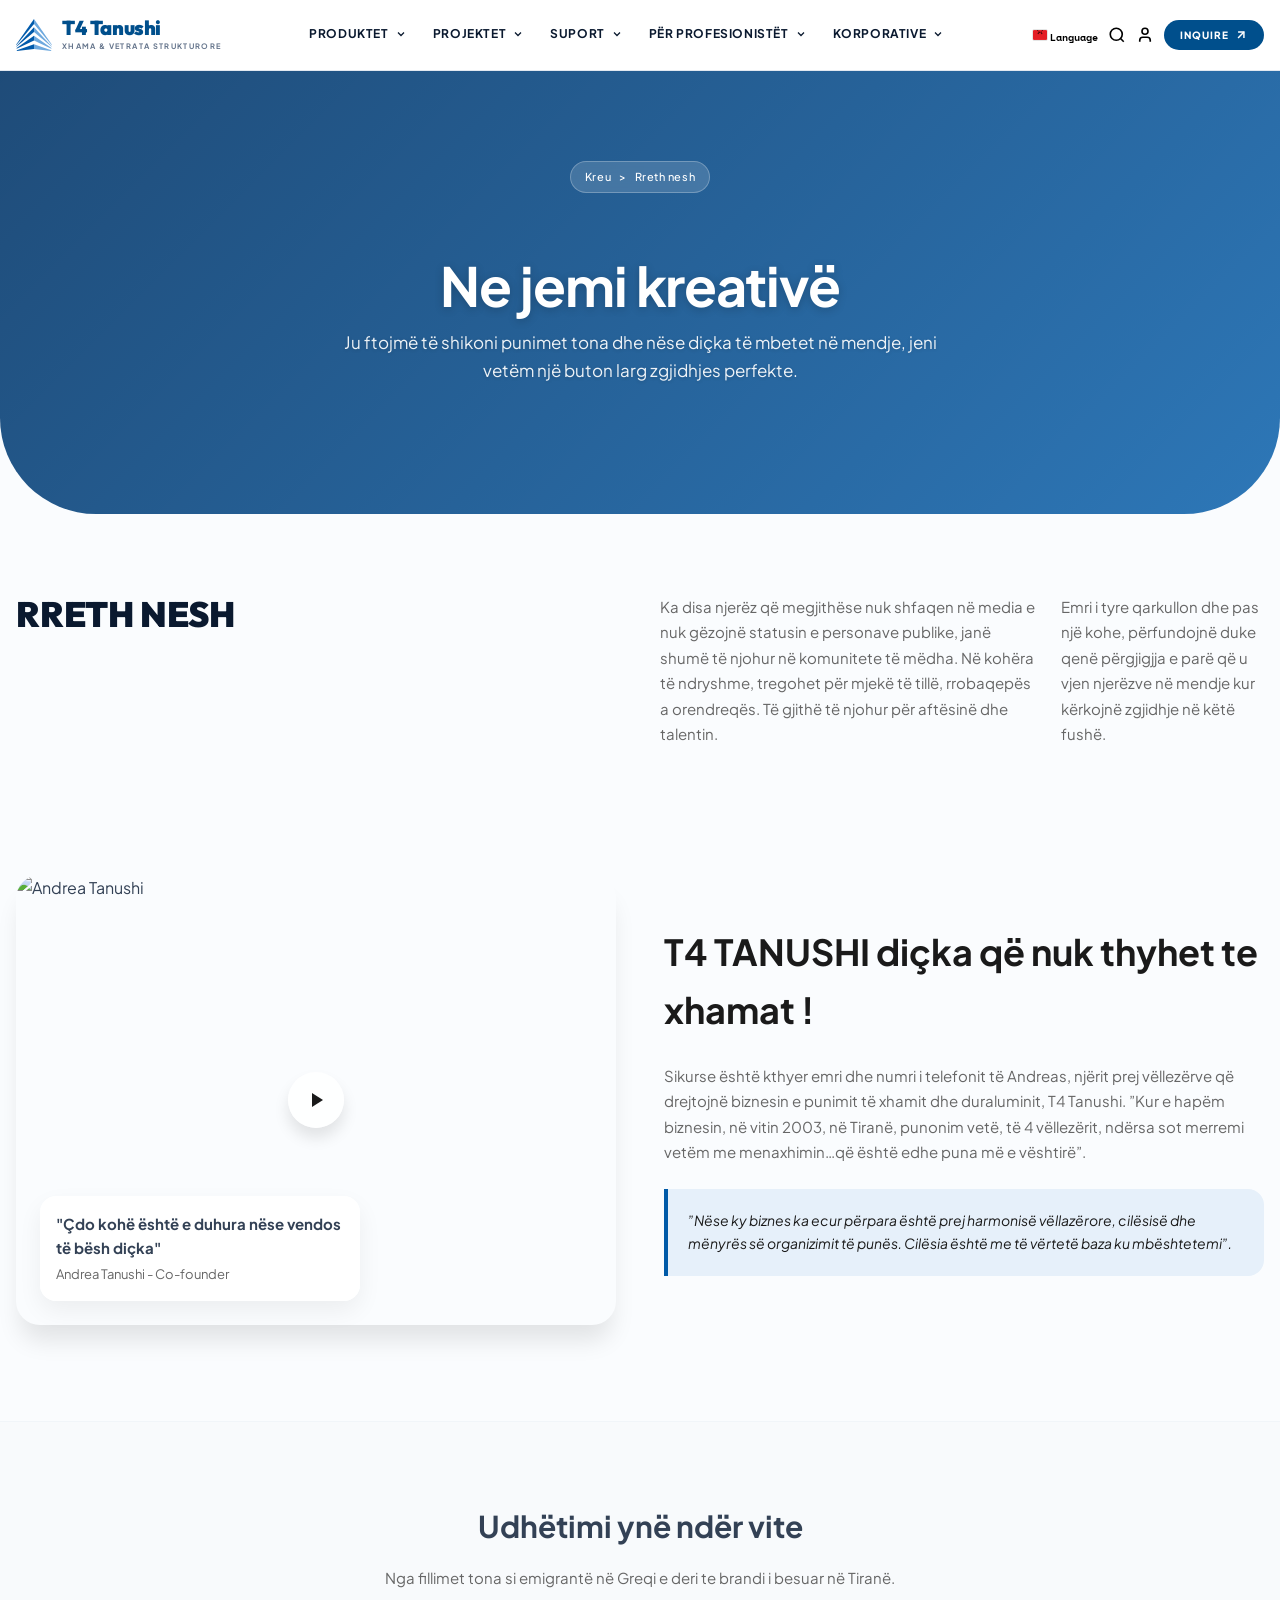
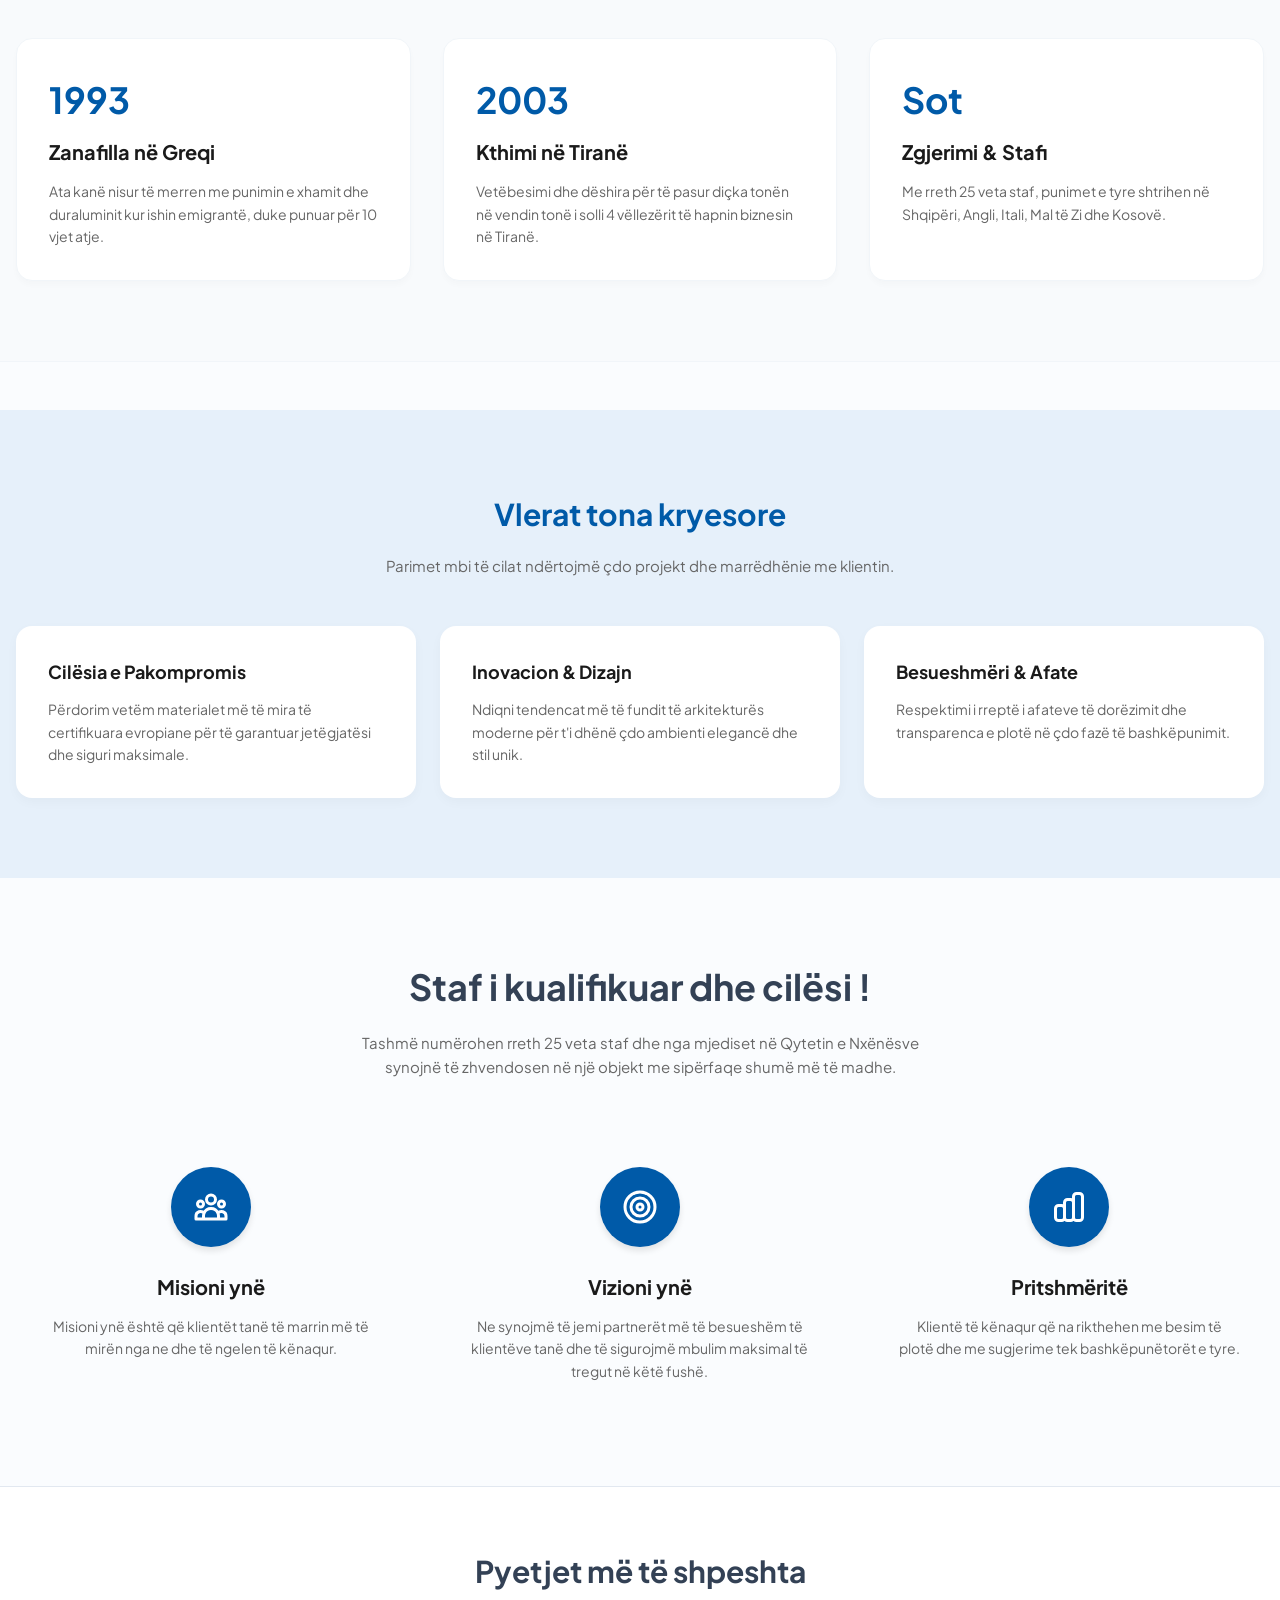
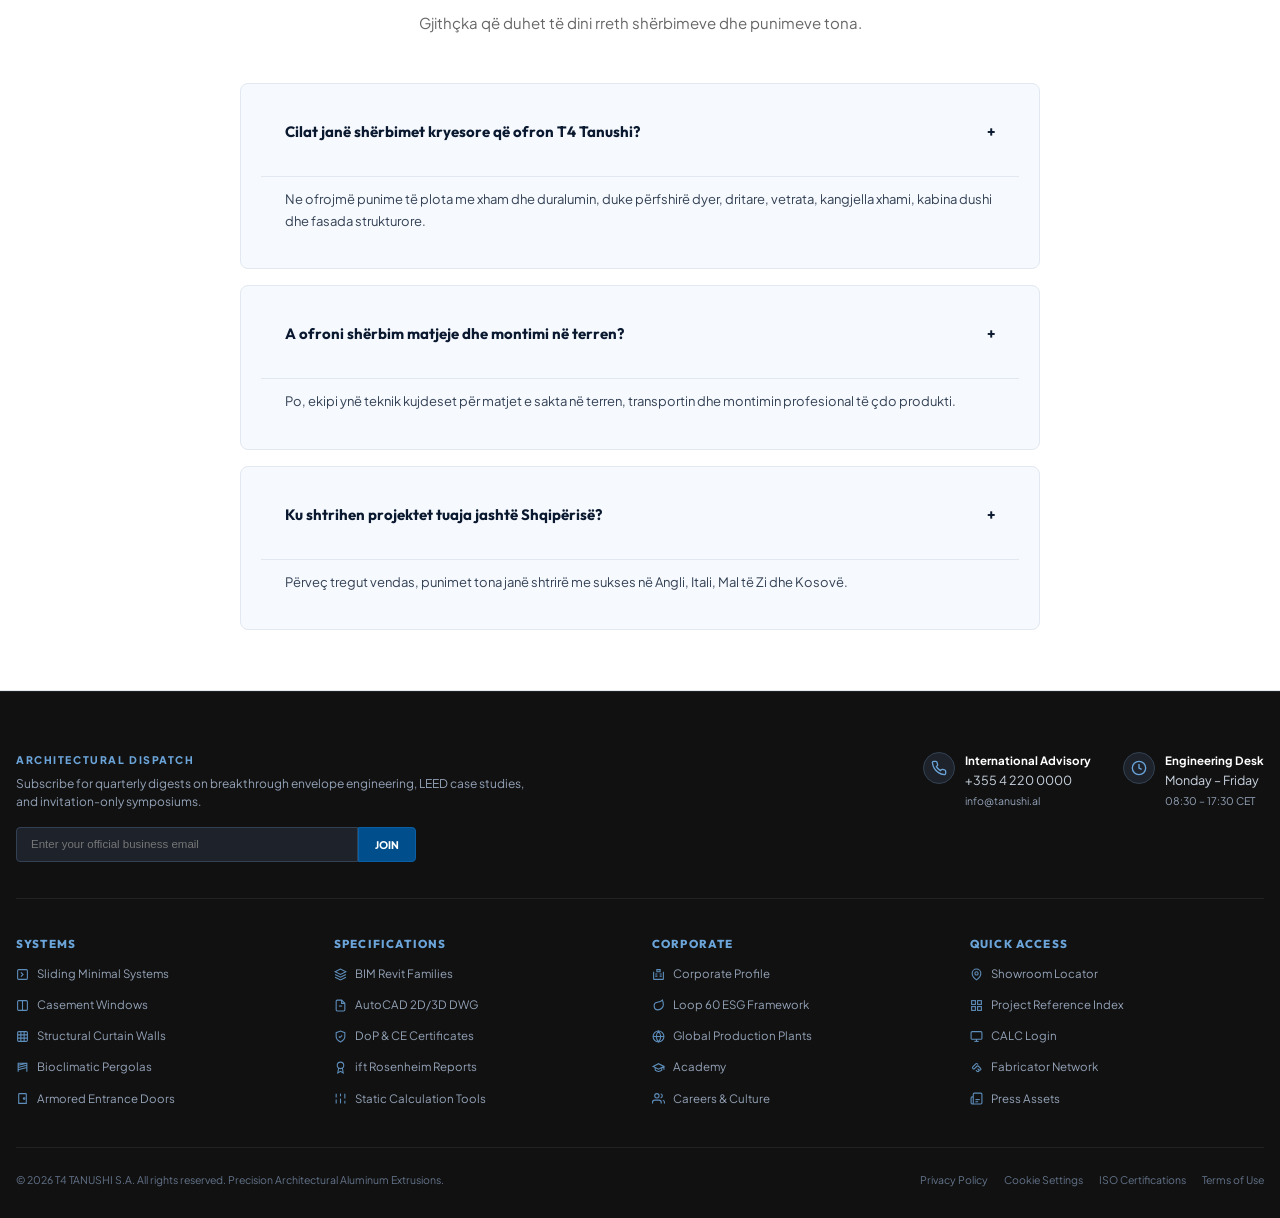
==== commit 96047e8e: "i" ====
--- a/about.html
+++ b/about.html
@@ -17,49 +17,6 @@
 
   <!-- Scroll Progress Indicator -->
   <div class="scroll-progress-line" id="scrollProgress"></div>
-
-  <!-- ================= TOP UTILITY / ENTERPRISE BAR ================= -->
-  <header class="top-bar">
-    <div class="container top-bar-inner">
-      <div class="top-bar-left">
-        <span class="ticker-badge"></span>
-        <span class="ticker-label">Loop 60 Certified:</span>
-        <strong class="ticker-bold">100% Recycled Green Aluminum Extrusions</strong>
-      </div>
-
-      <div class="top-bar-right">
-        <a href="#blog" class="top-link">Blog</a>
-        <span class="divider">|</span>
-        <a href="#showrooms" class="top-link">
-          <svg width="14" height="14" viewBox="0 0 24 24" fill="none" stroke="currentColor" stroke-width="2"><path d="M21 10c0 7-9 13-9 13s-9-6-9-13a9 9 0 0 1 18 0z"/><circle cx="12" cy="10" r="3"/></svg>
-          <span>Showroom</span>
-        </a>
-        <span class="divider">|</span>
-        <a href="#partneret" class="top-link">
-          <svg width="14" height="14" viewBox="0 0 24 24" fill="none" stroke="currentColor" stroke-width="2"><path d="m11 17 2 2a1 1 0 1 0 3-3"/><path d="m14 14 2.5 2.5a1 1 0 1 0 3-3l-3.8-3.8a2.2 2.2 0 0 0-3.1 0l-4.2 4.2a2.2 2.2 0 0 1-3.1 0l-.1-.1a2.2 2.2 0 0 1 0-3.1l5.4-5.4a2.2 2.2 0 0 1 3.1 0l1.2 1.2"/><path d="M12 2v2"/><path d="M7 6 5.6 4.6"/><path d="M19 6l1.4-1.4"/></svg>
-          <span>Partnerët</span>
-        </a>
-        <span class="divider">|</span>
-        <a href="#help" class="top-link">Më ndihmo të zgjedh</a>
-        <span class="divider">|</span>
-
-        <!-- Language Switcher -->
-        <div class="lang-pill">
-          <svg width="16" height="12" viewBox="0 0 640 480">
-            <path fill="#e41e26" d="M0 0h640v480H0z"/>
-            <path d="M346.5 210.3l-26.4 12.3-26.4-12.3 8 28.1-23.7 17 29.1.5 8 28.1 8-28.1 29.1-.5-23.7-17z" fill="#000"/>
-          </svg>
-          <span>AL</span>
-          <svg width="12" height="12" viewBox="0 0 24 24" fill="none" stroke="#64748B" stroke-width="2"><path d="m6 9 6 6 6-6"/></svg>
-        </div>
-
-        <a href="#mywindows" class="btn-portal">
-          <svg width="14" height="14" viewBox="0 0 24 24" fill="none" stroke="currentColor" stroke-width="2.5"><rect width="18" height="18" x="3" y="3" rx="2"/><path d="M3 12h18"/><path d="M12 3v18"/></svg>
-          <span>MyWindows</span>
-        </a>
-      </div>
-    </div>
-  </header>
 
   <!-- ================= LUXURY HEADER / NAVBAR ================= -->
   <header class="main-header" id="mainHeader">
@@ -617,6 +574,50 @@
 
       <!-- Right Header Actions -->
       <div class="header-actions">
+        <!-- Language Switcher Dropdown -->
+        <div class="lang-dropdown" id="langDropdown">
+          <button type="button" class="btn-circle lang-toggle" id="langToggleBtn" aria-label="Select Language">
+            <!-- Default Active Flag: Albania -->
+            <svg class="flag-icon" id="currentFlag" width="18" height="18" viewBox="0 0 744.09 526.18" xmlns="http://www.w3.org/2000/svg">
+              <rect width="744.09" height="526.18" fill="#e41d24"/>
+              <path fill="#000000" d="M372.04 153.3c-21.4-8.7-39.7-24.8-49.9-45.7 15.6-7.8 29.8-17.7 42.2-29.3 12.4 11.6 26.6 21.5 42.2 29.3-10.2 20.9-28.5 37-49.9 45.7zm-87.3 64.9c-16.1-3.6-31.5-10.2-45.8-19.4 6.7-16.6 15.6-32.1 26.3-46.3 16.5 12.1 35.1 21.6 55.2 28.1-11.8 11.7-23.7 23.9-35.7 37.6zm174.6 0c-12-13.7-23.9-25.9-35.7-37.6 20.1-6.5 38.7-16 55.2-28.1 10.7 14.2 19.6 29.7 26.3 46.3-14.3 9.2-29.7 15.8-45.8 19.4zm-148.9-88c-18.4-1.4-36.2-6.5-52.7-14.9 10.4-14.4 22.3-27.7 35.6-39.5 13.9 14.2 29.3 26.8 46 37.7-9.6 10.6-19.7 15.1-28.9 16.7zm123.2 0c-9.2-1.6-19.3-6.1-28.9-16.7 16.7-10.9 32.1-23.5 46-37.7 13.3 11.8 25.2 25.1 35.6 39.5-16.5 8.4-34.3 13.5-52.7 14.9zm-180.2-94.4c-14.9-5.9-29-13.9-42-23.8 13.4-12.1 28.1-22.9 43.9-32.3 9.4 16.1 20.1 31.4 32.1 45.6-11.2 3.8-22.6 7.7-34 10.5zm237.2 0c-11.4-2.8-22.8-6.7-34-10.5 12-14.2 22.7-29.5 32.1-45.6 15.8 9.4 30.5 20.2 43.9 32.3-13 9.9-27.1 17.9-42 23.8z"/>
+            </svg>
+            <span class="lang-code" id="currentLangCode">Language</span>
+          </button>
+          
+          <div class="lang-menu" id="langMenu">
+            <!-- 1. Shqip (SQ) -->
+            <a href="#" class="lang-option active" data-lang="sq">
+              <svg class="flag-icon-sm" viewBox="0 0 744.09 526.18"><rect width="744.09" height="526.18" fill="#e41d24"/><path fill="#000000" d="M372.04 153.3c-21.4-8.7-39.7-24.8-49.9-45.7 15.6-7.8 29.8-17.7 42.2-29.3 12.4 11.6 26.6 21.5 42.2 29.3-10.2 20.9-28.5 37-49.9 45.7zm-87.3 64.9c-16.1-3.6-31.5-10.2-45.8-19.4 6.7-16.6 15.6-32.1 26.3-46.3 16.5 12.1 35.1 21.6 55.2 28.1-11.8 11.7-23.7 23.9-35.7 37.6zm174.6 0c-12-13.7-23.9-25.9-35.7-37.6 20.1-6.5 38.7-16 55.2-28.1 10.7 14.2 19.6 29.7 26.3 46.3-14.3 9.2-29.7 15.8-45.8 19.4zm-148.9-88c-18.4-1.4-36.2-6.5-52.7-14.9 10.4-14.4 22.3-27.7 35.6-39.5 13.9 14.2 29.3 26.8 46 37.7-9.6 10.6-19.7 15.1-28.9 16.7zm123.2 0c-9.2-1.6-19.3-6.1-28.9-16.7 16.7-10.9 32.1-23.5 46-37.7 13.3 11.8 25.2 25.1 35.6 39.5-16.5 8.4-34.3 13.5-52.7 14.9zm-180.2-94.4c-14.9-5.9-29-13.9-42-23.8 13.4-12.1 28.1-22.9 43.9-32.3 9.4 16.1 20.1 31.4 32.1 45.6-11.2 3.8-22.6 7.7-34 10.5zm237.2 0c-11.4-2.8-22.8-6.7-34-10.5 12-14.2 22.7-29.5 32.1-45.6 15.8 9.4 30.5 20.2 43.9 32.3-13 9.9-27.1 17.9-42 23.8z"/></svg>
+              Shqip (SQ)
+            </a>
+
+            <!-- 2. English (EN) -->
+            <a href="#" class="lang-option" data-lang="en">
+              <svg class="flag-icon-sm" viewBox="0 0 600 300"><path d="M0,0 v300 h600 v-300 z" fill="#012169"/><path d="M0,0 L600,300 M600,0 L0,300" stroke="#fff" stroke-width="60"/><path d="M300,0 v300 M0,150 h600" stroke="#fff" stroke-width="100"/><path d="M300,0 v300 M0,150 h600" stroke="#C8102E" stroke-width="60"/></svg>
+              English (EN)
+            </a>
+
+            <!-- 3. Italiano (IT) -->
+            <a href="#" class="lang-option" data-lang="it">
+              <svg class="flag-icon-sm" viewBox="0 0 450 300"><rect width="450" height="300" fill="#F0F0F0"/><rect width="150" height="300" fill="#009246"/><rect x="300" width="150" height="300" fill="#CE2B37"/></svg>
+              Italiano (IT)
+            </a>
+
+            <!-- 4. Deutsch (DE) -->
+            <a href="#" class="lang-option" data-lang="de">
+              <svg class="flag-icon-sm" viewBox="0 0 5 3"><path d="M0 0h5v3H0z"/><path fill="#D00" d="M0 1h5v2H0z"/><path fill="#FFCE00" d="M0 2h5v1H0z"/></svg>
+              Deutsch (DE)
+            </a>
+
+            <!-- 5. Ελληνικά (EL) -->
+            <a href="#" class="lang-option" data-lang="el">
+              <svg class="flag-icon-sm" viewBox="0 0 27 18"><rect width="27" height="18" fill="#0d5eaf"/><path d="M0 2h27M0 6h27M0 10h27M0 14h27" stroke="#fff" stroke-width="2"/><path d="M0 0h10v10H0z" fill="#0d5eaf"/><path d="M4 0h2v10H4zM0 4h10v2H0z" fill="#fff"/></svg>
+              Ελληνικά (EL)
+            </a>
+          </div>
+        </div>
+
         <button type="button" class="btn-circle" id="searchBtn" aria-label="Search">
           <svg width="18" height="18" viewBox="0 0 24 24" fill="none" stroke="currentColor" stroke-width="2.2"><circle cx="11" cy="11" r="8"/><path d="m21 21-4.3-4.3"/></svg>
         </button>
--- a/style.css
+++ b/style.css
@@ -33,9 +33,9 @@
   --font-sans: 'Plus Jakarta Sans', sans-serif;
   --font-mono: 'Space Mono', monospace;
   --container-max: 1320px;
-  --radius-sm: 8px;
-  --radius-md: 14px;
-  --radius-lg: 24px;
+  --radius-sm: 6px;
+  --radius-md: 12px;
+  --radius-lg: 20px;
 }
 
 html {
@@ -61,8 +61,8 @@
 }
 
 ::-webkit-scrollbar {
-  width: 6px;
-  height: 6px;
+  width: 5px;
+  height: 5px;
 }
 ::-webkit-scrollbar-track {
   background: var(--bg-subtle);
@@ -95,15 +95,8 @@
   max-width: var(--container-max);
   margin-left: auto;
   margin-right: auto;
-  padding-left: 20px;
-  padding-right: 20px;
-}
-
-@media(min-width: 768px) {
-  .container {
-    padding-left: 32px;
-    padding-right: 32px;
-  }
+  padding-left: 16px;
+  padding-right: 16px;
 }
 
 .scroll-progress-line {
@@ -134,14 +127,14 @@
   display: flex;
   justify-content: space-between;
   align-items: center;
-  height: 44px;
+  height: 42px;
 }
 
 .top-bar-left, 
 .top-bar-right {
   display: flex;
   align-items: center;
-  gap: 14px;
+  gap: 12px;
 }
 
 .ticker-badge {
@@ -157,7 +150,7 @@
   color: var(--text-muted);
   font-family: var(--font-mono);
   font-weight: 700;
-  font-size: 10px;
+  font-size: 9.5px;
 }
 
 .ticker-bold {
@@ -170,7 +163,6 @@
   align-items: center;
   gap: 4px;
   color: var(--text-body);
-  transition: color 0.15s ease;
 }
 
 .top-link:hover {
@@ -184,13 +176,13 @@
 .lang-pill {
   display: inline-flex;
   align-items: center;
-  gap: 6px;
-  padding: 4px 8px;
+  gap: 4px;
+  padding: 3px 7px;
   border-radius: var(--radius-sm);
   cursor: pointer;
   color: var(--text-dark);
   font-weight: 700;
-  font-size: 10.5px;
+  font-size: 10px;
   background: var(--bg-subtle);
   border: 1px solid var(--border-light);
 }
@@ -199,17 +191,16 @@
   background-color: var(--tanushi-dark);
   color: #FFFFFF;
   font-weight: 800;
-  padding: 6px 12px;
-  font-size: 10px;
+  padding: 5px 10px;
+  font-size: 9.5px;
   letter-spacing: 0.08em;
   text-transform: uppercase;
   border-radius: var(--radius-sm);
   display: inline-flex;
   align-items: center;
-  gap: 5px;
+  gap: 4px;
   border: 1px solid var(--tanushi-primary);
   white-space: nowrap;
-  transition: background-color 0.15s ease;
 }
 
 .btn-portal:hover {
@@ -231,19 +222,19 @@
   display: flex;
   align-items: center;
   justify-content: space-between;
-  height: 74px;
+  height: 70px;
 }
 
 .brand-logo {
   display: flex;
   align-items: center;
-  gap: 12px;
+  gap: 10px;
   flex-shrink: 0;
 }
 
 .brand-icon {
-  width: 40px;
-  height: 36px;
+  width: 36px;
+  height: 32px;
 }
 
 .brand-text-col {
@@ -253,7 +244,7 @@
 
 .brand-title {
   font-family: var(--font-display);
-  font-size: 21px;
+  font-size: 20px;
   font-weight: 900;
   color: var(--tanushi-dark);
   line-height: 1;
@@ -263,7 +254,7 @@
 }
 
 .brand-dot {
-  display: inline-block;
+  display: none;
   width: 5px;
   height: 5px;
   border-radius: 50%;
@@ -272,19 +263,19 @@
 }
 
 .brand-tagline {
-  font-size: 8px;
+  font-size: 7.5px;
   font-weight: 700;
   color: var(--text-muted);
   letter-spacing: 0.18em;
   text-transform: uppercase;
-  margin-top: 3px;
+  margin-top: 2px;
 }
 
 /* Desktop Navigation */
 .nav-menu {
   display: flex;
   align-items: center;
-  gap: 4px;
+  gap: 2px;
   height: 100%;
 }
 
@@ -299,16 +290,15 @@
   display: inline-flex;
   align-items: center;
   gap: 6px;
-  padding: 0 14px;
+  padding: 0 12px;
   height: 100%;
-  font-size: 12.5px;
+  font-size: 12px;
   font-weight: 700;
   text-transform: uppercase;
   letter-spacing: 0.05em;
   color: var(--text-dark);
   border-bottom: 3px solid transparent;
   white-space: nowrap;
-  transition: color 0.15s ease, border-color 0.15s ease;
 }
 
 .nav-trigger:hover,
@@ -331,7 +321,7 @@
   position: fixed;
   left: 0;
   right: 0;
-  top: 74px;
+  top: 70px;
   width: 100vw;
   background-color: #FFFFFF;
   color: var(--text-dark);
@@ -339,11 +329,11 @@
   border-bottom: 3px solid var(--tanushi-dark);
   opacity: 0;
   visibility: hidden;
-  transform: translateY(-6px);
-  transition: opacity 0.2s ease, transform 0.2s ease, visibility 0.2s;
+  transform: translateY(-4px);
+  transition: opacity 0.15s ease, transform 0.15s ease, visibility 0.15s;
   pointer-events: none;
   z-index: 45;
-  max-height: calc(100vh - 74px);
+  max-height: calc(100vh - 70px);
   overflow-y: auto;
 }
 
@@ -358,33 +348,33 @@
 .mega-grid {
   display: grid;
   grid-template-columns: repeat(12, 1fr);
-  min-height: 420px;
+  min-height: 400px;
 }
 
 .mega-grid-equal {
   display: grid;
   grid-template-columns: repeat(4, 1fr);
-  gap: 28px;
-  min-height: 360px;
+  gap: 24px;
+  min-height: 340px;
 }
 
 .mega-grid-3 {
   display: grid;
   grid-template-columns: repeat(3, 1fr);
-  gap: 28px;
-  min-height: 320px;
+  gap: 24px;
+  min-height: 300px;
 }
 
 .mega-pad {
-  padding-top: 32px;
-  padding-bottom: 32px;
+  padding-top: 24px;
+  padding-bottom: 24px;
 }
 
 .mega-col-side {
   grid-column: span 3;
   background-color: var(--bg-subtle);
   border-right: 1px solid var(--border-light);
-  padding: 20px 14px;
+  padding: 16px 10px;
   display: flex;
   flex-direction: column;
   justify-content: space-between;
@@ -394,7 +384,7 @@
   list-style: none;
   display: flex;
   flex-direction: column;
-  gap: 4px;
+  gap: 3px;
 }
 
 .sidebar-btn {
@@ -402,13 +392,12 @@
   display: flex;
   align-items: center;
   justify-content: space-between;
-  padding: 10px 14px;
-  font-size: 12.5px;
+  padding: 9px 12px;
+  font-size: 12px;
   color: var(--text-body);
   border-radius: var(--radius-sm);
   text-align: left;
   font-weight: 500;
-  transition: background 0.15s, color 0.15s;
 }
 
 .sidebar-btn:hover {
@@ -423,24 +412,24 @@
 }
 
 .sidebar-footer-link {
-  padding-top: 14px;
+  padding-top: 12px;
   border-top: 1px solid var(--border-subtle);
 }
 
 .accent-link {
-  font-size: 12px;
+  font-size: 11.5px;
   font-weight: 700;
   color: var(--tanushi-dark);
   border-bottom: 2px solid var(--tanushi-medium);
   padding-bottom: 2px;
   display: inline-flex;
   align-items: center;
-  gap: 6px;
+  gap: 4px;
 }
 
 .mega-col-content {
   grid-column: span 3;
-  padding: 28px 24px;
+  padding: 24px 20px;
   border-right: 1px solid var(--border-light);
   display: flex;
   flex-direction: column;
@@ -449,7 +438,7 @@
 
 .mega-col-feature {
   grid-column: span 3;
-  padding: 20px;
+  padding: 16px;
 }
 
 .mega-pane-col {
@@ -460,46 +449,42 @@
 
 .border-r {
   border-right: 1px solid var(--border-light);
-  padding-right: 24px;
+  padding-right: 20px;
 }
 
 .pane-footer {
-  padding-top: 14px;
+  padding-top: 12px;
   border-top: 1px solid var(--border-light);
 }
 
 .mega-heading {
-  font-size: 11px;
+  font-size: 10.5px;
   font-weight: 800;
   text-transform: uppercase;
   letter-spacing: 0.1em;
   color: var(--tanushi-dark);
-  margin-bottom: 14px;
+  margin-bottom: 12px;
 }
 
 .mega-list {
   list-style: none;
   display: flex;
   flex-direction: column;
-  gap: 10px;
-  font-size: 12.5px;
+  gap: 8px;
+  font-size: 12px;
   color: var(--text-body);
 }
 
-.mega-list a:hover {
-  color: var(--tanushi-dark);
-}
-
 .sub-split {
-  margin-top: 20px;
-  padding-top: 16px;
+  margin-top: 16px;
+  padding-top: 12px;
   border-top: 1px solid var(--border-light);
 }
 
 .typology-row {
   display: grid;
   grid-template-columns: repeat(3, 1fr);
-  gap: 10px;
+  gap: 8px;
   text-align: center;
 }
 
@@ -508,21 +493,14 @@
   flex-direction: column;
   align-items: center;
   gap: 6px;
-  font-size: 10.5px;
+  font-size: 10px;
   color: var(--text-dark);
   font-weight: 600;
-  padding: 8px 4px;
-  border-radius: var(--radius-sm);
-  transition: background 0.15s;
-}
-
-.typology-card:hover {
-  background: var(--tanushi-soft);
 }
 
 .typology-circle {
-  width: 48px;
-  height: 48px;
+  width: 44px;
+  height: 44px;
   border-radius: 50%;
   background: var(--tanushi-soft);
   border: 1px solid var(--border-light);
@@ -533,24 +511,19 @@
 
 .brand-pills {
   display: flex;
-  gap: 8px;
+  gap: 6px;
   flex-wrap: wrap;
 }
 
 .pill {
   display: inline-flex;
   align-items: center;
-  gap: 5px;
-  padding: 6px 12px;
+  gap: 4px;
+  padding: 5px 10px;
   border-radius: var(--radius-sm);
-  font-size: 10px;
+  font-size: 9.5px;
   font-weight: 800;
   cursor: pointer;
-  transition: opacity 0.15s;
-}
-
-.pill:hover {
-  opacity: 0.85;
 }
 
 .pill span {
@@ -571,7 +544,7 @@
 .feature-card {
   position: relative;
   height: 100%;
-  min-height: 260px;
+  min-height: 240px;
   border-radius: var(--radius-md);
   overflow: hidden;
   border: 1px solid var(--border-light);
@@ -581,59 +554,54 @@
   width: 100%;
   height: 100%;
   object-fit: cover;
-  transition: transform 0.3s ease;
-}
-
-.feature-card:hover img {
-  transform: scale(1.03);
 }
 
 .feature-overlay {
   position: absolute;
   inset: 0;
-  background: linear-gradient(180deg, rgba(0, 0, 0, 0.1) 0%, rgba(0, 0, 0, 0.88) 100%);
+  background: linear-gradient(180deg, rgba(0, 0, 0, 0.1) 0%, rgba(0, 0, 0, 0.85) 100%);
   display: flex;
   flex-direction: column;
   justify-content: flex-end;
-  padding: 20px;
+  padding: 16px;
 }
 
 .feature-overlay h3 {
   font-family: var(--font-display);
-  font-size: 17px;
-  font-weight: 800;
-  color: #FFFFFF;
-  margin-bottom: 6px;
+  font-size: 16px;
+  font-weight: 800;
+  color: #FFFFFF;
+  margin-bottom: 4px;
 }
 
 .feature-link {
   display: inline-flex;
   align-items: center;
-  gap: 6px;
-  font-size: 10.5px;
+  gap: 4px;
+  font-size: 10px;
   font-weight: 800;
   text-transform: uppercase;
   letter-spacing: 0.1em;
-  color: #38BDF8;
+  color: #004f8c;
 }
 
 .mega-ribbon {
   background-color: var(--bg-subtle);
   border-top: 1px solid var(--border-light);
-  padding: 16px 0;
+  padding: 14px 0;
 }
 
 .ribbon-inner {
   display: grid;
   grid-template-columns: repeat(3, 1fr);
-  gap: 16px;
+  gap: 12px;
 }
 
 .ribbon-card {
   display: flex;
   align-items: center;
-  gap: 12px;
-  padding: 0 16px;
+  gap: 10px;
+  padding: 0 12px;
   border-right: 1px solid var(--border-light);
 }
 
@@ -642,8 +610,8 @@
 }
 
 .ribbon-icon {
-  width: 38px;
-  height: 38px;
+  width: 34px;
+  height: 34px;
   border-radius: 50%;
   background: #FFFFFF;
   color: var(--tanushi-dark);
@@ -655,93 +623,88 @@
 }
 
 .ribbon-card h5 {
-  font-size: 12px;
+  font-size: 11.5px;
   font-weight: 700;
   color: var(--text-dark);
 }
 
 .ribbon-card p {
-  font-size: 10.5px;
+  font-size: 10px;
   color: var(--text-muted);
-  line-height: 1.35;
-  margin-top: 2px;
+  line-height: 1.3;
+  margin-top: 1px;
 }
 
 .book-card {
   background: var(--bg-subtle);
+  padding: 10px;
+  border-radius: var(--radius-sm);
+  border: 1px solid var(--border-light);
+  margin-bottom: 10px;
+  display: flex;
+  justify-content: center;
+}
+
+.book-card img {
+  height: 110px;
+  border-radius: 4px;
+  object-fit: cover;
+}
+
+.book-text {
+  font-size: 11px;
+  color: var(--text-muted);
+  line-height: 1.4;
+}
+
+.icon-nav-list {
+  display: flex;
+  flex-direction: column;
+  gap: 10px;
+}
+
+.icon-nav-list.compact {
+  gap: 8px;
+}
+
+.icon-nav-row {
+  display: flex;
+  align-items: center;
+  gap: 10px;
+  font-size: 11.5px;
+  color: var(--text-body);
+}
+
+.icon-round {
+  width: 32px;
+  height: 32px;
+  border-radius: 50%;
+  background: var(--tanushi-soft);
+  color: var(--tanushi-dark);
+  display: flex;
+  align-items: center;
+  justify-content: center;
+  flex-shrink: 0;
+  border: 1px solid var(--border-light);
+}
+
+.icon-round.sm {
+  width: 26px;
+  height: 26px;
+}
+
+.award-card {
+  background: var(--tanushi-soft);
   padding: 12px;
   border-radius: var(--radius-sm);
   border: 1px solid var(--border-light);
-  margin-bottom: 12px;
-  display: flex;
-  justify-content: center;
-}
-
-.book-card img {
-  height: 120px;
-  border-radius: 4px;
-  object-fit: cover;
-}
-
-.book-text {
-  font-size: 11.5px;
-  color: var(--text-muted);
-  line-height: 1.45;
-}
-
-.icon-nav-list {
-  display: flex;
-  flex-direction: column;
-  gap: 12px;
-}
-
-.icon-nav-list.compact {
-  gap: 10px;
-}
-
-.icon-nav-row {
-  display: flex;
-  align-items: center;
-  gap: 12px;
-  font-size: 12px;
-  color: var(--text-body);
-  transition: color 0.15s;
-}
-
-.icon-nav-row:hover {
-  color: var(--tanushi-dark);
-}
-
-.icon-round {
-  width: 34px;
-  height: 34px;
-  border-radius: 50%;
-  background: var(--tanushi-soft);
-  color: var(--tanushi-dark);
-  display: flex;
-  align-items: center;
-  justify-content: center;
-  flex-shrink: 0;
-  border: 1px solid var(--border-light);
-}
-
-.icon-round.sm {
-  width: 28px;
-  height: 28px;
-}
-
-.award-card {
-  background: var(--tanushi-soft);
-  padding: 14px;
-  border-radius: var(--radius-sm);
-  border: 1px solid var(--border-light);
   text-align: center;
-  margin-bottom: 12px;
+  margin-bottom: 10px;
 }
 
 .award-logo {
   font-family: var(--font-display);
-  font-size: 18px;
+  font-size: 17px;
   font-weight: 900;
   color: var(--tanushi-dark);
   letter-spacing: 0.08em;
@@ -752,9 +715,9 @@
 }
 
 .award-tag {
-  font-size: 10px;
+  font-size: 9.5px;
   color: var(--text-muted);
-  margin-top: 4px;
+  margin-top: 3px;
   letter-spacing: 0.1em;
   text-transform: uppercase;
 }
@@ -762,77 +725,47 @@
 .media-box-stack {
   display: flex;
   flex-direction: column;
-  gap: 12px;
+  gap: 10px;
 }
 
 .media-box {
   display: flex;
   align-items: center;
-  gap: 12px;
+  gap: 10px;
   background: #FFFFFF;
-  padding: 12px 14px;
+  padding: 10px 12px;
   border-radius: var(--radius-sm);
   border: 1px solid var(--border-light);
-  font-size: 12px;
+  font-size: 11.5px;
   font-weight: 700;
   color: var(--text-dark);
-  transition: background 0.15s;
-}
-
-.media-box:hover {
-  background: var(--tanushi-soft);
 }
 
 .muted-link {
-  font-size: 12px;
+  font-size: 11.5px;
   color: var(--text-muted);
-  transition: color 0.15s;
-}
-
-.muted-link:hover {
-  color: var(--tanushi-dark);
 }
 
 .header-actions {
   display: flex;
   align-items: center;
-  gap: 12px;
+  gap: 10px;
   flex-shrink: 0;
-}
-
-.btn-circle {
-  width: 40px;
-  height: 40px;
-  border-radius: 50%;
-  background: var(--bg-subtle);
-  border: 1px solid var(--border-light);
-  color: var(--text-dark);
-  display: flex;
-  align-items: center;
-  justify-content: center;
-  transition: background 0.15s, color 0.15s;
-}
-
-.btn-circle:hover {
-  background: var(--tanushi-dark);
-  color: #FFFFFF;
-  border-color: var(--tanushi-dark);
 }
 
 .btn-inquire {
   background: var(--tanushi-dark);
   color: #FFFFFF;
-  font-size: 10.5px;
+  font-size: 10px;
   font-weight: 800;
   text-transform: uppercase;
   letter-spacing: 0.1em;
-  padding: 9px 18px;
+  padding: 8px 16px;
   border-radius: 9999px;
   display: inline-flex;
   align-items: center;
-  gap: 6px;
+  gap: 5px;
   white-space: nowrap;
-  transition: background 0.15s;
 }
 
 .btn-inquire:hover {
@@ -843,8 +776,8 @@
   display: none;
   align-items: center;
   justify-content: center;
-  width: 40px;
-  height: 40px;
+  width: 38px;
+  height: 38px;
   border-radius: var(--radius-sm);
   background: var(--bg-subtle);
   border: 1px solid var(--border-light);
@@ -852,102 +785,239 @@
 }
 
 /* =========================================================
-   4. HERO SHOWCASE SECTION (AWESOME CURVED HERO)
+   4. HERO STAGE
    ========================================================= */
-.hero-bg {
+.hero-section {
   position: relative;
-  background-image: url('https://images.unsplash.com/photo-1600585154340-be6161a56a0c?auto=format&fit=crop&w=1920&q=80');
-  background-size: cover;
-  background-position: center;
-  border-bottom-left-radius: 36px;
-  border-bottom-right-radius: 36px;
-  padding-top: 60px;
-  padding-bottom: 100px;
-  color: #ffffff;
+  background-color: #0E1218;
+  color: #FFFFFF;
+  min-height: 560px;
+  display: flex;
+  flex-direction: column;
+  justify-content: space-between;
   overflow: hidden;
-  width: 100%;
-}
-
-.hero-bg::before {
-  content: '';
+}
+
+.hero-bg-wrap {
   position: absolute;
   inset: 0;
-  background: linear-gradient(135deg, rgba(0, 51, 102, 0.90) 0%, rgba(0, 90, 168, 0.84) 100%);
   z-index: 1;
 }
 
-@media (min-width: 768px) {
-  .hero-bg {
-    border-bottom-left-radius: 96px;
-    border-bottom-right-radius: 96px;
-    padding-top: 100px;
-    padding-bottom: 140px;
-  }
-}
-
-.breadcrumb {
+.hero-bg-img {
+  width: 100%;
+  height: 100%;
+  object-fit: cover;
+}
+
+.hero-vignette-overlay {
+  position: absolute;
+  inset: 0;
+  background: linear-gradient(180deg, rgba(0, 0, 0, 0.45) 0%, rgba(0, 0, 0, 0.88) 100%);
+}
+
+.hero-content-wrap {
+  position: relative;
+  z-index: 10;
+  padding-top: 60px;
+  padding-bottom: 40px;
+  text-align: center;
+}
+
+.hero-tag {
   display: inline-flex;
   align-items: center;
-  gap: 8px;
-  background: rgba(255, 255, 255, 0.15);
+  gap: 6px;
+  background: rgba(0, 0, 0, 0.6);
   border: 1px solid rgba(255, 255, 255, 0.25);
-  padding: 6px 16px;
+  padding: 5px 12px;
   border-radius: 9999px;
-  font-size: 11.5px;
-  font-weight: 500;
-  letter-spacing: 0.05em;
+  font-size: 10px;
+  font-weight: 800;
+  text-transform: uppercase;
+  letter-spacing: 0.12em;
+  color: #fff;
+  margin-bottom: 14px;
+}
+
+.hero-dot {
+  width: 6px;
+  height: 6px;
+  border-radius: 50%;
+  background: #004f8c;
+  display: inline-block;
+}
+
+.hero-title {
+  font-family: var(--font-display);
+  font-size: clamp(1.8rem, 4vw + 0.5rem, 6rem);
+  font-weight: 900;
+  line-height: 1.1;
+  text-transform: uppercase;
+  letter-spacing: -0.02em;
+  margin-bottom: 14px;
+  color: #FFFFFF;
+}
+
+.hero-title span {
+  color: #004f8c;
+}
+
+.hero-desc {
+  font-size: clamp(0.9rem, 1.2vw, 1rem);
+  color: #E2E8F0;
+  font-weight: 300;
+  line-height: 1.6;
   margin-bottom: 24px;
-  backdrop-filter: blur(6px);
-}
-
-.breadcrumb a {
-  opacity: 0.9;
-}
-
-.breadcrumb a:hover {
-  opacity: 1;
-  text-decoration: underline;
-}
-
-.hero-content {
-  max-width: 780px;
-  margin: 0 auto;
-  text-align: center;
+  margin: auto;
+  max-width: 600px;
+}
+
+.hero-btns {
+	display: flex;
+	flex-wrap: wrap;
+	gap: 10px;
+	justify-content: center;
+	margin-top: 50px;
+}
+
+.btn-primary {
+  background: var(--tanushi-dark);
+  color: #FFFFFF;
+  font-size: 11px;
+  font-weight: 800;
+  text-transform: uppercase;
+  letter-spacing: 0.1em;
+  padding: 12px 22px;
+  border-radius: 4px;
+  display: inline-flex;
+  align-items: center;
+  justify-content: center;
+  gap: 6px;
+  border: 1px solid var(--tanushi-primary);
+  white-space: nowrap;
+}
+
+.btn-primary:hover {
+  background: var(--tanushi-primary);
+}
+
+.btn-outline {
+  background: rgba(0, 0, 0, 0.4);
+  color: #FFFFFF;
+  border: 1px solid rgba(255, 255, 255, 0.35);
+  font-size: 11px;
+  font-weight: 700;
+  text-transform: uppercase;
+  letter-spacing: 0.1em;
+  padding: 12px 20px;
+  border-radius: 4px;
+  display: inline-flex;
+  align-items: center;
+  justify-content: center;
+  gap: 6px;
+  white-space: nowrap;
+}
+
+.hero-thumbs {
   position: relative;
-  z-index: 2;
+  z-index: 10;
+  background: rgba(14, 18, 24, 0.92);
+  border-top: 1px solid rgba(255, 255, 255, 0.12);
+  display: none; /* Hidden on mobile by default to keep clean, shown via media query if needed */
+}
+
+@media(min-width: 900px) {
+  .hero-thumbs {
+    display: block;
+  }
+}
+
+.hero-thumbs-grid {
+  display: grid;
+  grid-template-columns: repeat(4, 1fr);
+}
+
+.hero-thumb {
+  display: flex;
+  align-items: center;
+  gap: 12px;
+  padding: 12px 16px;
+  border-right: 1px solid rgba(255, 255, 255, 0.08);
+  cursor: pointer;
+  background: transparent;
+}
+
+.hero-thumb:last-child {
+  border-right: none;
+}
+
+.hero-thumb.is-active {
+  background: var(--tanushi-dark);
+  color: #FFFFFF;
+}
+
+.hero-thumb-img {
+  width: 38px;
+  height: 38px;
+  border-radius: 4px;
+  overflow: hidden;
+  flex-shrink: 0;
+  border: 1px solid rgba(255, 255, 255, 0.2);
+}
+
+.hero-thumb-img img {
   width: 100%;
-}
-
-.hero-content h1 {
-  font-family: var(--font-display);
-  font-size: 32px;
-  font-weight: 800;
-  letter-spacing: -0.02em;
-  line-height: 1.15;
-  margin-bottom: 16px;
-  text-shadow: 0 2px 10px rgba(0, 0, 0, 0.2);
-}
-
-@media (min-width: 640px) {
-  .hero-content h1 {
-    font-size: 56px;
-  }
-}
-
-.hero-content p {
-  font-size: 15px;
-  opacity: 0.92;
-  line-height: 1.65;
-  max-width: 640px;
-  margin: 0 auto;
-  text-shadow: 0 1px 4px rgba(0, 0, 0, 0.2);
-}
-
-@media (min-width: 640px) {
-  .hero-content p {
-    font-size: 18px;
-  }
-}
+  height: 100%;
+  object-fit: cover;
+}
+
+.hero-thumb-text span {
+  display: block;
+  font-size: 8.5px;
+  font-weight: 800;
+  text-transform: uppercase;
+  letter-spacing: 0.1em;
+  color: #6BA4D9;
+}
+
+.hero-thumb.is-active .hero-thumb-text span {
+  color: #93C5FD;
+}
+
+.hero-thumb-text strong {
+  display: block;
+  font-size: 11px;
+  font-weight: 700;
+  color: #FFFFFF;
+  white-space: nowrap;
+  overflow: hidden;
+  text-overflow: ellipsis;
+}
+
+.hero-arrow {
+  position: absolute;
+  top: 50%;
+  transform: translateY(-50%);
+  z-index: 15;
+  width: 38px;
+  height: 38px;
+  border-radius: 50%;
+  background: rgba(0, 0, 0, 0.5);
+  border: 1px solid rgba(255, 255, 255, 0.3);
+  color: #FFFFFF;
+  display: flex;
+  align-items: center;
+  justify-content: center;
+  font-size: 14px;
+}
+
+.hero-arrow:hover {
+  background: var(--tanushi-dark);
+}
+
+.hero-arrow.prev { left: 12px; }
+.hero-arrow.next { right: 12px; }
 
 /* =========================================================
    5. STANDARDS BAR
@@ -955,74 +1025,51 @@
 .trust-standards-bar {
   background: #FFFFFF;
   border-bottom: 1px solid var(--border-light);
-  padding: 24px 0;
-  margin-top: -30px;
-  position: relative;
-  z-index: 10;
-  max-width: 1200px;
-  margin-left: auto;
-  margin-right: auto;
-  border-radius: var(--radius-md);
-  box-shadow: 0 10px 30px rgba(0, 79, 140, 0.05);
-}
-
-@media(max-width: 1240px) {
-  .trust-standards-bar {
-    max-width: 100%;
-    margin-top: 0;
-    border-radius: 0;
-    box-shadow: none;
-  }
+  padding: 18px 0;
 }
 
 .standards-flex {
-  display: grid;
-  grid-template-columns: repeat(2, 1fr);
-  gap: 20px;
-}
-
-@media(min-width: 900px) {
-  .standards-flex {
-    grid-template-columns: repeat(4, 1fr);
-    gap: 16px;
-  }
+  display: flex;
+  justify-content: space-between;
+  align-items: center;
+  flex-wrap: wrap;
+  gap: 16px;
 }
 
 .standard-item {
   display: flex;
   align-items: center;
-  gap: 12px;
+  gap: 10px;
   color: var(--tanushi-dark);
 }
 
 .standard-item strong {
   display: block;
-  font-size: 13px;
+  font-size: 12px;
   color: #0F172A;
   line-height: 1.1;
-  font-weight: 800;
 }
 
 .standard-item span {
-  font-size: 10.5px;
+  font-size: 10px;
   color: #64748B;
 }
 
 /* =========================================================
-   6. MATRIX SECTION
+   6. MATRIX SECTION (SUPER MOBILE-FRIENDLY)
    ========================================================= */
 .matrix-section {
   background-color: var(--bg-subtle);
   color: var(--text-dark);
-  padding: 72px 0;
+  padding: 60px 0;
   border-bottom: 1px solid var(--border-light);
 }
 
 .section-header {
   text-align: center;
-  max-width: 720px;
-  margin: 0 auto 48px auto;
-  padding: 0 12px;
+  max-width: 700px;
+  margin: 0 auto 40px auto;
+  padding: 0 16px;
 }
 
 .section-tag {
@@ -1032,74 +1079,84 @@
   font-size: 10px;
   font-weight: 800;
   text-transform: uppercase;
-  letter-spacing: 0.2em;
+  letter-spacing: 0.15em;
   color: var(--tanushi-dark);
-  margin-bottom: 12px;
+  margin-bottom: 10px;
 }
 
 .section-tag::before, 
 .section-tag::after {
   content: '';
-  width: 24px;
+  width: 16px;
   height: 2px;
   background-color: var(--tanushi-primary);
 }
 
 .section-title {
   font-family: var(--font-display);
-  font-size: clamp(1.6rem, 2.8vw + 0.5rem, 2.4rem);
+  font-size: clamp(1.5rem, 4vw, 2.2rem);
   font-weight: 900;
   text-transform: uppercase;
   line-height: 1.15;
-  margin-bottom: 14px;
+  margin-bottom: 12px;
   color: var(--text-dark);
 }
 
 .section-desc {
-  font-size: 14px;
+  font-size: clamp(12px, 1.5vw, 13.5px);
   color: var(--text-muted);
-  line-height: 1.65;
-}
-
+  line-height: 1.6;
+}
+
+/* Responsive Grid: 4 cols on desktop, 2 cols on tablet, 1 col on mobile */
 .matrix-grid {
   display: grid;
-  grid-template-columns: repeat(1, 1fr);
-  gap: 20px;
-}
-
-@media(min-width: 640px) {
-  .matrix-grid { grid-template-columns: repeat(2, 1fr); }
-}
-
-@media(min-width: 1024px) {
-  .matrix-grid { grid-template-columns: repeat(4, 1fr); }
+  grid-template-columns: 1fr;
+  gap: 16px;
+}
+
+@media (min-width: 640px) {
+  .matrix-grid {
+    grid-template-columns: repeat(2, 1fr);
+  }
+}
+
+@media (min-width: 1024px) {
+  .matrix-grid {
+    grid-template-columns: repeat(4, 1fr);
+  }
 }
 
 .matrix-card {
   background: #FFFFFF;
   border: 1px solid var(--border-light);
   border-radius: var(--radius-md);
-  padding: 28px 24px;
+  padding: 24px 20px;
   display: flex;
   flex-direction: column;
   justify-content: space-between;
-  transition: border-color 0.15s ease;
-}
-
-.matrix-card:hover {
-  border-color: var(--tanushi-medium);
+  height: 100%;
+  transition: transform 0.2s ease, box-shadow 0.2s ease;
+}
+
+/* Delightful mobile touch feedback */
+@media (hover: hover) {
+  .matrix-card:hover {
+    transform: translateY(-2px);
+    box-shadow: 0 8px 20px rgba(0, 0, 0, 0.05);
+  }
 }
 
 .matrix-card-top {
   display: flex;
   justify-content: space-between;
   align-items: center;
-  margin-bottom: 20px;
+  margin-bottom: 16px;
 }
 
 .matrix-num {
   font-family: var(--font-mono);
-  font-size: 10.5px;
+  font-size: 10px;
   font-weight: 700;
   letter-spacing: 0.15em;
   color: var(--tanushi-primary);
@@ -1114,21 +1171,22 @@
   display: flex;
   align-items: center;
   justify-content: center;
+  flex-shrink: 0;
 }
 
 .matrix-card-title {
   font-family: var(--font-display);
-  font-size: 17px;
-  font-weight: 800;
-  text-transform: uppercase;
-  margin-bottom: 12px;
+  font-size: 15px;
+  font-weight: 800;
+  text-transform: uppercase;
+  margin-bottom: 8px;
   color: var(--text-dark);
 }
 
 .matrix-card-desc {
   font-size: 12px;
   color: var(--text-body);
-  line-height: 1.6;
+  line-height: 1.55;
   margin-bottom: 20px;
 }
 
@@ -1141,6 +1199,7 @@
   text-transform: uppercase;
   letter-spacing: 0.1em;
   color: var(--tanushi-dark);
+  padding: 4px 0; /* Improves mobile tap area */
 }
 
 .matrix-link:hover {
@@ -1152,13 +1211,13 @@
    ========================================================= */
 .editorial-section {
   background: #FFFFFF;
-  padding: 72px 0;
+  padding: 60px 0;
 }
 
 .editorial-grid {
   display: grid;
   grid-template-columns: 1fr;
-  gap: 40px;
+  gap: 36px;
   align-items: center;
 }
 
@@ -1172,7 +1231,7 @@
   position: relative;
   border-radius: var(--radius-md);
   overflow: hidden;
-  height: 400px;
+  height: 360px;
   border: 1px solid var(--border-light);
 }
 
@@ -1184,21 +1243,21 @@
 
 .floating-seal {
   position: absolute;
-  bottom: 20px;
-  right: 20px;
-  background: rgba(14, 18, 24, 0.92);
-  color: #FFFFFF;
-  padding: 14px 18px;
-  border-radius: var(--radius-sm);
+  bottom: 16px;
+  right: 16px;
+  background: rgba(14, 18, 24, 0.9);
+  color: #FFFFFF;
+  padding: 12px 16px;
+  border-radius: 8px;
   border: 1px solid rgba(255, 255, 255, 0.2);
   display: flex;
   align-items: center;
-  gap: 14px;
+  gap: 12px;
 }
 
 .seal-icon {
-  width: 40px;
-  height: 40px;
+  width: 36px;
+  height: 36px;
   border-radius: 6px;
   background: var(--tanushi-dark);
   color: #FFFFFF;
@@ -1206,11 +1265,11 @@
   align-items: center;
   justify-content: center;
   flex-shrink: 0;
-  font-size: 16px;
+  font-size: 14px;
 }
 
 .seal-caption {
-  font-size: 9px;
+  font-size: 8.5px;
   font-weight: 800;
   text-transform: uppercase;
   letter-spacing: 0.1em;
@@ -1219,47 +1278,47 @@
 }
 
 .seal-heading {
-  font-size: 12px;
+  font-size: 11.5px;
   font-weight: 700;
 }
 
 .material-caption {
-  font-size: 10.5px;
+  font-size: 10px;
   font-weight: 800;
   text-transform: uppercase;
   letter-spacing: 0.15em;
   color: var(--tanushi-primary);
-  margin-bottom: 8px;
+  margin-bottom: 6px;
 }
 
 .editorial-title {
   font-family: var(--font-display);
-  font-size: clamp(1.8rem, 3.2vw, 2.6rem);
+  font-size: clamp(1.75rem, 3vw, 2.5rem);
   font-weight: 900;
   line-height: 1.1;
   text-transform: uppercase;
-  margin-bottom: 16px;
+  margin-bottom: 14px;
   color: var(--text-dark);
 }
 
 .editorial-p {
-  font-size: 14px;
+  font-size: 13.5px;
   color: var(--text-body);
-  line-height: 1.7;
+  line-height: 1.65;
 }
 
 .editorial-bullets {
   display: flex;
   flex-direction: column;
-  gap: 12px;
-  margin: 24px 0 28px 0;
+  gap: 10px;
+  margin: 20px 0 24px 0;
 }
 
 .bullet-item {
   display: flex;
   align-items: flex-start;
-  gap: 12px;
-  font-size: 12.5px;
+  gap: 10px;
+  font-size: 12px;
   font-weight: 600;
   color: var(--text-body);
 }
@@ -1267,7 +1326,6 @@
 .bullet-icon {
   color: var(--tanushi-primary);
   flex-shrink: 0;
-  margin-top: 2px;
 }
 
 /* =========================================================
@@ -1275,7 +1333,7 @@
    ========================================================= */
 .products-section {
   background: var(--bg-body);
-  padding: 72px 0;
+  padding: 60px 0;
   border-top: 1px solid var(--border-light);
   border-bottom: 1px solid var(--border-light);
 }
@@ -1283,14 +1341,14 @@
 .catalog-badge {
   background: var(--tanushi-dark);
   color: #FFFFFF;
-  font-size: 10px;
+  font-size: 9.5px;
   font-weight: 900;
   text-transform: uppercase;
   letter-spacing: 0.15em;
-  padding: 4px 10px;
-  border-radius: 4px;
+  padding: 3px 8px;
+  border-radius: 3px;
   display: inline-block;
-  margin-bottom: 12px;
+  margin-bottom: 10px;
 }
 
 .dark-text {
@@ -1298,19 +1356,19 @@
 }
 
 .brand-line-accent {
-  width: 48px;
+  width: 40px;
   height: 3px;
   background: var(--tanushi-dark);
-  margin: 12px auto 0 auto;
+  margin: 10px auto 0 auto;
 }
 
 .filter-tabs {
   display: flex;
   justify-content: flex-start;
-  gap: 10px;
-  margin-bottom: 36px;
+  gap: 8px;
+  margin-bottom: 32px;
   border-bottom: 1px solid var(--border-light);
-  padding-bottom: 12px;
+  padding-bottom: 10px;
   overflow-x: auto;
   white-space: nowrap;
   -webkit-overflow-scrolling: touch;
@@ -1324,17 +1382,16 @@
 }
 
 .tab-btn {
-  font-size: 11.5px;
+  font-size: 11px;
   font-weight: 800;
   text-transform: uppercase;
   letter-spacing: 0.1em;
   color: var(--text-muted);
-  padding: 8px 16px;
+  padding: 6px 12px;
   flex-shrink: 0;
   border-radius: var(--radius-sm);
   background: var(--bg-subtle);
   border: 1px solid var(--border-light);
-  transition: background 0.15s, color 0.15s;
 }
 
 .tab-btn.is-active, 
@@ -1347,10 +1404,10 @@
 .products-grid {
   display: grid;
   grid-template-columns: repeat(1, 1fr);
-  gap: 24px;
-}
-
-@media(min-width: 640px) {
+  gap: 20px;
+}
+
+@media(min-width: 600px) {
   .products-grid { grid-template-columns: repeat(2, 1fr); }
 }
 
@@ -1366,17 +1423,11 @@
   display: flex;
   flex-direction: column;
   justify-content: space-between;
-  transition: transform 0.2s ease, border-color 0.2s ease;
-}
-
-.product-card:hover {
-  transform: translateY(-3px);
-  border-color: var(--tanushi-medium);
 }
 
 .product-img {
   position: relative;
-  height: 220px;
+  height: 200px;
   background: var(--bg-subtle);
   overflow: hidden;
 }
@@ -1385,52 +1436,47 @@
   width: 100%;
   height: 100%;
   object-fit: cover;
-  transition: transform 0.3s ease;
-}
-
-.product-card:hover .product-img img {
-  transform: scale(1.04);
 }
 
 .product-model-tag {
   position: absolute;
-  top: 12px;
-  left: 12px;
-  background: rgba(14, 18, 24, 0.85);
-  color: #38BDF8;
+  top: 10px;
+  left: 10px;
+  background: rgba(14, 18, 24, 0.8);
+  color: #004f8c;
   font-family: var(--font-mono);
-  font-size: 9.5px;
-  padding: 4px 8px;
-  border-radius: 4px;
+  font-size: 9px;
+  padding: 3px 6px;
+  border-radius: 3px;
 }
 
 .product-body {
-  padding: 20px;
+  padding: 18px;
 }
 
 .product-title {
   font-family: var(--font-display);
-  font-size: 15px;
-  font-weight: 800;
-  text-transform: uppercase;
-  margin-bottom: 6px;
+  font-size: 14px;
+  font-weight: 800;
+  text-transform: uppercase;
+  margin-bottom: 4px;
   color: var(--text-dark);
 }
 
 .product-desc {
-  font-size: 12px;
+  font-size: 11.5px;
   color: var(--text-muted);
-  line-height: 1.55;
-  margin-bottom: 16px;
+  line-height: 1.5;
+  margin-bottom: 14px;
 }
 
 .product-foot {
-  padding-top: 14px;
+  padding-top: 12px;
   border-top: 1px solid var(--border-light);
   display: flex;
   justify-content: space-between;
   align-items: center;
-  font-size: 11px;
+  font-size: 10.5px;
   font-weight: 800;
   text-transform: uppercase;
   color: var(--tanushi-dark);
@@ -1441,17 +1487,17 @@
    ========================================================= */
 .process-section {
   background: #FFFFFF;
-  padding: 72px 0;
+  padding: 60px 0;
   border-bottom: 1px solid var(--border-light);
 }
 
 .process-grid {
   display: grid;
   grid-template-columns: 1fr;
-  gap: 20px;
-}
-
-@media(min-width: 640px) {
+  gap: 16px;
+}
+
+@media(min-width: 600px) {
   .process-grid { grid-template-columns: repeat(2, 1fr); }
 }
 
@@ -1463,39 +1509,34 @@
   background: var(--bg-subtle);
   border: 1px solid var(--border-light);
   border-radius: var(--radius-md);
-  padding: 28px 24px;
+  padding: 24px 20px;
   position: relative;
-  transition: border-color 0.15s;
-}
-
-.process-step:hover {
-  border-color: var(--tanushi-medium);
 }
 
 .step-badge {
   font-family: var(--font-mono);
-  font-size: 12.5px;
+  font-size: 12px;
   font-weight: 800;
   color: #FFFFFF;
   background: var(--tanushi-dark);
-  padding: 4px 10px;
+  padding: 3px 8px;
   border-radius: 4px;
   display: inline-block;
-  margin-bottom: 14px;
+  margin-bottom: 12px;
 }
 
 .step-title {
   font-family: var(--font-display);
-  font-size: 17px;
+  font-size: 16px;
   font-weight: 800;
   color: var(--text-dark);
-  margin-bottom: 10px;
+  margin-bottom: 8px;
 }
 
 .step-desc {
-  font-size: 12.5px;
+  font-size: 12px;
   color: var(--text-muted);
-  line-height: 1.6;
+  line-height: 1.55;
 }
 
 /* =========================================================
@@ -1504,13 +1545,13 @@
 .projects-section {
   background: var(--bg-subtle);
   color: var(--text-dark);
-  padding: 72px 0;
+  padding: 60px 0;
 }
 
 .projects-grid {
   display: grid;
   grid-template-columns: 1fr;
-  gap: 24px;
+  gap: 20px;
 }
 
 @media(min-width: 900px) {
@@ -1526,39 +1567,39 @@
   background: #FFFFFF;
   border: 1px solid var(--border-light);
   border-radius: var(--radius-md);
-  padding: 32px 28px;
+  padding: 28px 24px;
   display: flex;
   flex-direction: column;
   justify-content: space-between;
 }
 
 .intro-category-tag {
-  font-size: 10px;
+  font-size: 9.5px;
   font-weight: 800;
   text-transform: uppercase;
   letter-spacing: 0.15em;
   color: var(--tanushi-light);
-  margin-bottom: 8px;
+  margin-bottom: 6px;
 }
 
 .intro-heading {
   font-family: var(--font-display);
-  font-size: clamp(1.8rem, 3.2vw, 2.4rem);
+  font-size: clamp(1.75rem, 3vw, 2.2rem);
   font-weight: 900;
   line-height: 1.1;
   text-transform: uppercase;
-  margin-bottom: 14px;
+  margin-bottom: 12px;
   color: var(--text-dark);
 }
 
 .intro-desc {
-  font-size: 13px;
+  font-size: 12.5px;
   color: var(--text-muted);
-  line-height: 1.6;
+  line-height: 1.55;
 }
 
 .intro-cta-wrap {
-  margin-top: 28px;
+  margin-top: 24px;
 }
 
 .project-image-card {
@@ -1566,12 +1607,12 @@
   border-radius: var(--radius-md);
   overflow: hidden;
   border: 1px solid var(--border-light);
-  height: 300px;
+  height: 280px;
 }
 
 @media(min-width: 900px) {
   .project-image-card {
-    height: 340px;
+    height: 320px;
   }
 }
 
@@ -1579,47 +1620,42 @@
   width: 100%;
   height: 100%;
   object-fit: cover;
-  transition: transform 0.3s ease;
-}
-
-.project-image-card:hover img {
-  transform: scale(1.04);
 }
 
 .project-overlay {
   position: absolute;
   inset: 0;
-  background: linear-gradient(180deg, rgba(0, 0, 0, 0.1) 0%, rgba(0, 0, 0, 0.88) 100%);
+  background: linear-gradient(180deg, rgba(0, 0, 0, 0.1) 0%, rgba(0, 0, 0, 0.85) 100%);
   display: flex;
   flex-direction: column;
   justify-content: flex-end;
-  padding: 24px;
+  padding: 20px;
 }
 
 .project-badge {
   display: inline-block;
   align-self: flex-start;
-  background: rgba(14, 18, 24, 0.85);
-  color: #FFFFFF;
-  font-size: 9px;
+  background: rgba(14, 18, 24, 0.8);
+  color: #FFFFFF;
+  font-size: 8.5px;
   font-weight: 900;
   text-transform: uppercase;
-  padding: 4px 8px;
-  border-radius: 4px;
-  margin-bottom: 8px;
+  padding: 3px 6px;
+  border-radius: 3px;
+  margin-bottom: 6px;
 }
 
 .project-title {
   font-family: var(--font-display);
-  font-size: 19px;
-  font-weight: 800;
-  text-transform: uppercase;
-  margin-bottom: 4px;
+  font-size: 18px;
+  font-weight: 800;
+  text-transform: uppercase;
+  margin-bottom: 2px;
   color: #FFFFFF;
 }
 
 .project-sub {
-  font-size: 11.5px;
+  font-size: 11px;
   color: #E2E8F0;
   font-weight: 300;
 }
@@ -1631,7 +1667,7 @@
   position: relative;
   background-color: #0E1218;
   color: #FFFFFF;
-  padding: 88px 0;
+  padding: 80px 0;
   text-align: center;
   overflow: hidden;
 }
@@ -1653,7 +1689,7 @@
   content: '';
   position: absolute;
   inset: 0;
-  background: rgba(14, 18, 24, 0.88);
+  background: rgba(14, 18, 24, 0.85);
   z-index: 2;
 }
 
@@ -1664,20 +1700,20 @@
 
 .csr-heading {
   font-family: var(--font-display);
-  font-size: clamp(1.8rem, 3.6vw, 2.6rem);
+  font-size: clamp(1.75rem, 3.5vw, 2.4rem);
   font-weight: 900;
   color: #FFFFFF;
   text-transform: uppercase;
   letter-spacing: 0.05em;
-  margin-bottom: 20px;
+  margin-bottom: 16px;
 }
 
 .csr-rings-grid {
   display: grid;
   grid-template-columns: 1fr;
-  gap: 32px;
-  max-width: 860px;
-  margin: 40px auto 32px auto;
+  gap: 28px;
+  max-width: 800px;
+  margin: 36px auto 28px auto;
 }
 
 @media(min-width: 768px) {
@@ -1693,17 +1729,17 @@
 }
 
 .metric-caption {
-  font-size: 12px;
+  font-size: 11.5px;
   font-weight: 700;
   text-transform: uppercase;
   color: #CBD5E1;
-  margin-bottom: 14px;
+  margin-bottom: 12px;
 }
 
 .stat-ring {
   position: relative;
-  width: 140px;
-  height: 140px;
+  width: 130px;
+  height: 130px;
   border-radius: 50%;
   display: flex;
   flex-direction: column;
@@ -1711,57 +1747,57 @@
   justify-content: center;
   background: rgba(14, 17, 20, 0.9);
   border: 3px solid var(--tanushi-primary);
-  margin-bottom: 14px;
+  margin-bottom: 12px;
 }
 
 .ring-val {
   font-family: var(--font-display);
-  font-size: 36px;
+  font-size: 34px;
   font-weight: 900;
   color: #FFFFFF;
   line-height: 1;
 }
 
 .ring-label {
-  font-size: 9px;
+  font-size: 8.5px;
   font-weight: 800;
   text-transform: uppercase;
   letter-spacing: 0.1em;
   color: #6BA4D9;
-  margin-top: 4px;
+  margin-top: 3px;
 }
 
 .metric-subtext {
-  font-size: 12px;
+  font-size: 11.5px;
   color: #CBD5E1;
   font-weight: 300;
-  max-width: 230px;
-  line-height: 1.5;
+  max-width: 220px;
+  line-height: 1.45;
 }
 
 .loop-summary-box {
-  background: rgba(0, 0, 0, 0.7);
+  background: rgba(0, 0, 0, 0.65);
   border: 1px solid rgba(255, 255, 255, 0.15);
-  max-width: 680px;
-  margin: 0 auto 28px auto;
-  padding: 20px 24px;
-  border-radius: var(--radius-sm);
+  max-width: 650px;
+  margin: 0 auto 24px auto;
+  padding: 18px 20px;
+  border-radius: 8px;
 }
 
 .loop-badge {
-  font-size: 11px;
-  font-weight: 800;
-  color: #38BDF8;
+  font-size: 10.5px;
+  font-weight: 800;
+  color: #004f8c;
   text-transform: uppercase;
   letter-spacing: 0.1em;
-  margin-bottom: 6px;
+  margin-bottom: 4px;
 }
 
 .loop-desc {
-  font-size: 12.5px;
+  font-size: 12px;
   color: #E2E8F0;
   font-weight: 300;
-  line-height: 1.6;
+  line-height: 1.55;
 }
 
 /* =========================================================
@@ -1769,14 +1805,14 @@
    ========================================================= */
 .tiles-section {
   background: #F8FAFC;
-  padding: 72px 0;
+  padding: 60px 0;
   border-top: 1px solid var(--border-light);
 }
 
 .tiles-grid {
   display: grid;
   grid-template-columns: 1fr;
-  gap: 24px;
+  gap: 20px;
 }
 
 @media(min-width: 768px) {
@@ -1786,61 +1822,51 @@
 .yellow-tile {
   background: #FFFFFF;
   color: var(--text-dark);
-  padding: 32px 28px;
+  padding: 28px 24px;
   border-radius: var(--radius-md);
   display: flex;
   flex-direction: column;
   justify-content: space-between;
   border: 1px solid var(--border-light);
-  transition: border-color 0.15s ease, transform 0.15s ease;
-}
-
-.yellow-tile:hover {
-  border-color: var(--tanushi-medium);
-  transform: translateY(-2px);
 }
 
 .tile-icon-bubble {
-  width: 46px;
-  height: 46px;
+  width: 42px;
+  height: 42px;
   border-radius: 50%;
   background: var(--tanushi-soft);
   display: flex;
   align-items: center;
   justify-content: center;
-  margin-bottom: 18px;
+  margin-bottom: 16px;
   color: var(--tanushi-dark);
 }
 
 .tile-title {
   font-family: var(--font-display);
-  font-size: 18px;
+  font-size: 17px;
   font-weight: 900;
   text-transform: uppercase;
-  margin-bottom: 8px;
+  margin-bottom: 6px;
   color: var(--tanushi-dark);
 }
 
 .tile-desc {
-  font-size: 12.5px;
-  line-height: 1.6;
-  margin-bottom: 24px;
+  font-size: 12px;
+  line-height: 1.55;
+  margin-bottom: 20px;
   color: var(--text-body);
 }
 
 .tile-link {
   display: inline-flex;
   align-items: center;
-  gap: 6px;
-  font-size: 11.5px;
+  gap: 5px;
+  font-size: 11px;
   font-weight: 900;
   text-transform: uppercase;
   letter-spacing: 0.05em;
   color: var(--tanushi-dark);
-}
-
-.tile-link:hover {
-  color: var(--tanushi-primary);
 }
 
 /* =========================================================
@@ -1848,25 +1874,24 @@
    ========================================================= */
 .faq-section {
   background: #FFFFFF;
-  padding: 72px 0;
+  padding: 60px 0;
   border-top: 1px solid var(--border-light);
   border-bottom: 1px solid var(--border-light);
 }
 
 .faq-list {
-  max-width: 820px;
+  max-width: 800px;
   margin: 0 auto;
   display: flex;
   flex-direction: column;
-  gap: 14px;
+  gap: 12px;
 }
 
 .faq-item {
   background: var(--bg-subtle);
   border: 1px solid var(--border-light);
-  border-radius: var(--radius-sm);
-  padding: 18px 22px;
-  transition: border-color 0.15s ease;
+  border-radius: 8px;
+  padding: 16px 20px;
 }
 
 .faq-item[open] {
@@ -1879,7 +1904,7 @@
   justify-content: space-between;
   align-items: center;
   font-family: var(--font-display);
-  font-size: 15.5px;
+  font-size: 15px;
   font-weight: 700;
   color: var(--text-dark);
   cursor: pointer;
@@ -1893,8 +1918,7 @@
 .faq-arrow {
   color: var(--tanushi-primary);
   flex-shrink: 0;
-  margin-left: 14px;
-  transition: transform 0.2s ease;
+  margin-left: 12px;
 }
 
 .faq-item[open] .faq-arrow {
@@ -1902,12 +1926,12 @@
 }
 
 .faq-answer {
-  margin-top: 14px;
-  padding-top: 14px;
+  margin-top: 12px;
+  padding-top: 12px;
   border-top: 1px solid var(--border-light);
-  font-size: 13.5px;
+  font-size: 13px;
   color: var(--text-body);
-  line-height: 1.7;
+  line-height: 1.65;
 }
 
 /* =========================================================
@@ -1916,15 +1940,15 @@
 .site-footer {
   background-color: #111111;
   color: #FFFFFF;
-  padding: 72px 0 36px 0;
+  padding: 60px 0 30px 0;
   border-top: 1px solid #222222;
 }
 
 .footer-top {
   display: grid;
   grid-template-columns: 1fr;
-  gap: 32px;
-  padding-bottom: 40px;
+  gap: 28px;
+  padding-bottom: 36px;
   border-bottom: 1px solid #222222;
 }
 
@@ -1934,25 +1958,29 @@
   }
 }
 
+.footer-brand {
+  margin-bottom: 14px;
+}
+
 .dispatch-tag {
-  font-size: 11px;
+  font-size: 10.5px;
   font-weight: 800;
   text-transform: uppercase;
   letter-spacing: 0.15em;
   color: var(--tanushi-light);
-  margin-bottom: 8px;
+  margin-bottom: 6px;
 }
 
 .dispatch-desc {
-  font-size: 12.5px;
+  font-size: 12px;
   color: #94A3B8;
-  line-height: 1.55;
-  margin-bottom: 18px;
+  line-height: 1.5;
+  margin-bottom: 16px;
 }
 
 .newsletter-form {
   display: flex;
-  max-width: 420px;
+  max-width: 400px;
   width: 100%;
 }
 
@@ -1961,9 +1989,9 @@
   background: #1E232B;
   border: 1px solid #334155;
   color: #FFFFFF;
-  padding: 11px 16px;
-  border-radius: var(--radius-sm) 0 0 var(--radius-sm);
-  font-size: 12px;
+  padding: 10px 14px;
+  border-radius: 4px 0 0 4px;
+  font-size: 11.5px;
   outline: none;
   min-width: 0;
 }
@@ -1972,32 +2000,27 @@
   background: var(--tanushi-dark);
   color: #FFFFFF;
   font-weight: 800;
-  font-size: 11px;
-  text-transform: uppercase;
-  padding: 11px 20px;
-  border-radius: 0 var(--radius-sm) var(--radius-sm) 0;
+  font-size: 10.5px;
+  text-transform: uppercase;
+  padding: 10px 16px;
+  border-radius: 0 4px 4px 0;
   border: 1px solid var(--tanushi-primary);
   white-space: nowrap;
-  transition: background 0.15s;
-}
-
-.newsletter-btn:hover {
-  background: var(--tanushi-primary);
 }
 
 .subscribe-msg {
   display: none;
   color: var(--tanushi-light);
-  font-size: 11px;
-  margin-top: 8px;
+  font-size: 10.5px;
+  margin-top: 6px;
   font-weight: 700;
 }
 
 .footer-contacts {
   display: flex;
   flex-direction: column;
-  gap: 18px;
-  font-size: 13px;
+  gap: 16px;
+  font-size: 12.5px;
   color: #CBD5E1;
 }
 
@@ -2005,7 +2028,7 @@
   .footer-contacts {
     flex-direction: row;
     justify-content: flex-start;
-    gap: 36px;
+    gap: 32px;
   }
 }
 
@@ -2017,13 +2040,13 @@
 
 .contact-card {
   display: flex;
-  gap: 12px;
+  gap: 10px;
   align-items: flex-start;
 }
 
 .contact-icon {
-  width: 36px;
-  height: 36px;
+  width: 32px;
+  height: 32px;
   border-radius: 50%;
   background: #1E232B;
   border: 1px solid #334155;
@@ -2037,20 +2060,19 @@
 .contact-title {
   color: #FFFFFF;
   display: block;
-  font-size: 12px;
-  font-weight: 700;
+  font-size: 11.5px;
 }
 
 .contact-sub {
-  font-size: 11px;
+  font-size: 10.5px;
   color: #94A3B8;
 }
 
 .footer-cols {
   display: grid;
   grid-template-columns: repeat(2, 1fr);
-  gap: 28px;
-  padding: 40px 0;
+  gap: 24px;
+  padding: 36px 0;
   border-bottom: 1px solid #222222;
 }
 
@@ -2062,28 +2084,27 @@
 
 .footer-col h5 {
   font-family: var(--font-display);
-  font-size: 12px;
+  font-size: 11.5px;
   font-weight: 800;
   text-transform: uppercase;
   letter-spacing: 0.1em;
   color: var(--tanushi-light);
-  margin-bottom: 14px;
+  margin-bottom: 12px;
 }
 
 .footer-icon-list {
   list-style: none;
   display: flex;
   flex-direction: column;
-  gap: 12px;
-  font-size: 12px;
+  gap: 10px;
+  font-size: 11.5px;
   color: #94A3B8;
 }
 
 .footer-icon-list a {
   display: inline-flex;
   align-items: center;
-  gap: 10px;
-  transition: color 0.15s;
+  gap: 8px;
 }
 
 .footer-icon-list a:hover {
@@ -2100,24 +2121,24 @@
   display: flex;
   justify-content: space-between;
   align-items: center;
-  font-size: 11px;
+  font-size: 10.5px;
   color: #64748B;
-  padding-top: 28px;
-  flex-direction: column;
-  gap: 14px;
+  padding-top: 24px;
+  flex-wrap: column;
+  gap: 12px;
   text-align: center;
 }
 
 @media(min-width: 600px) {
   .footer-bottom {
-    flex-direction: row;
+    flex-wrap: wrap;
     text-align: left;
   }
 }
 
 .legal-links {
   display: flex;
-  gap: 18px;
+  gap: 16px;
   flex-wrap: wrap;
   justify-content: center;
 }
@@ -2126,10 +2147,6 @@
   .legal-links {
     justify-content: flex-end;
   }
-}
-
-.legal-links a {
-  transition: color 0.15s;
 }
 
 .legal-links a:hover {
@@ -2144,7 +2161,6 @@
   position: fixed;
   inset: 0;
   background: rgba(10, 25, 47, 0.75);
-  backdrop-filter: blur(4px);
   z-index: 100;
   align-items: center;
   justify-content: center;
@@ -2160,56 +2176,48 @@
   border: 1px solid var(--border-light);
   border-radius: var(--radius-md);
   width: 100%;
-  max-width: 500px;
+  max-width: 480px;
   max-height: 90vh;
   overflow-y: auto;
-  padding: 28px;
+  padding: 24px;
   color: var(--text-dark);
   position: relative;
-  box-shadow: 0 20px 40px rgba(0, 0, 0, 0.15);
 }
 
 @media(min-width: 600px) {
-  .modal-box { padding: 36px; }
+  .modal-box { padding: 32px; }
 }
 
 .modal-close {
   position: absolute;
-  top: 18px;
-  right: 18px;
+  top: 16px;
+  right: 16px;
   color: var(--text-muted);
-  font-size: 24px;
+  font-size: 22px;
   line-height: 1;
-  cursor: pointer;
-  transition: color 0.15s;
-}
-
-.modal-close:hover {
-  color: var(--text-dark);
 }
 
 .modal-top-tag {
-  font-size: 10px;
+  font-size: 9.5px;
   font-weight: 800;
   text-transform: uppercase;
   letter-spacing: 0.15em;
   color: var(--tanushi-primary);
-  margin-bottom: 6px;
+  margin-bottom: 4px;
 }
 
 .modal-heading {
   font-family: var(--font-display);
-  font-size: 22px;
+  font-size: 20px;
   font-weight: 900;
   text-transform: uppercase;
-  margin-bottom: 8px;
+  margin-bottom: 6px;
 }
 
 .modal-desc {
-  font-size: 12px;
+  font-size: 11.5px;
   color: var(--text-muted);
-  margin-bottom: 20px;
-  line-height: 1.5;
+  margin-bottom: 16px;
 }
 
 .form-grid-half {
@@ -2221,97 +2229,104 @@
 @media(min-width: 500px) {
   .form-grid-half {
     grid-template-columns: 1fr 1fr;
-    gap: 12px;
+    gap: 10px;
   }
 }
 
 .form-group {
-  margin-bottom: 14px;
+  margin-bottom: 12px;
 }
 
 .form-group label {
   display: block;
-  font-size: 10px;
+  font-size: 9.5px;
   font-weight: 800;
   text-transform: uppercase;
   letter-spacing: 0.1em;
   color: var(--text-muted);
-  margin-bottom: 6px;
+  margin-bottom: 5px;
 }
 
 .form-control {
   width: 100%;
   background: var(--bg-subtle);
   border: 1px solid var(--border-subtle);
-  padding: 10px 14px;
-  border-radius: var(--radius-sm);
+  padding: 9px 12px;
+  border-radius: 4px;
   color: var(--text-dark);
-  font-size: 12.5px;
+  font-size: 12px;
   font-family: inherit;
   outline: none;
-  transition: border-color 0.15s;
-}
-
-.form-control:focus {
-  border-color: var(--tanushi-dark);
-  background: #FFFFFF;
 }
 
 .modal-submit-btn {
   width: 100%;
   justify-content: center;
-  margin-top: 10px;
-  padding: 12px;
+  margin-top: 8px;
 }
 
 .toast-msg {
   position: fixed;
-  bottom: 20px;
-  right: 20px;
-  left: 20px;
+  bottom: 16px;
+  right: 16px;
+  left: 16px;
   background: var(--tanushi-dark);
   color: #FFFFFF;
   font-weight: 700;
-  font-size: 12px;
-  padding: 14px 20px;
-  border-radius: var(--radius-sm);
+  font-size: 11.5px;
+  padding: 12px 18px;
+  border-radius: 6px;
   z-index: 120;
   display: flex;
   align-items: center;
-  gap: 12px;
+  gap: 10px;
   text-align: center;
   justify-content: center;
-  box-shadow: 0 10px 30px rgba(0,0,0,0.2);
 }
 
 @media(min-width: 500px) {
   .toast-msg {
     left: auto;
-    right: 28px;
-    bottom: 28px;
+    right: 24px;
+    bottom: 24px;
     justify-content: flex-start;
   }
 }
 
 /* =========================================================
-   16. MOBILE DRAWER & TOUCH RESPONSIVE OVERRIDES (10/10 UX)
+   16. FINAL MOBILE OVERRIDES & TOUCH-FRIENDLY ADJUSTMENTS
    ========================================================= */
 @media (max-width: 768px) {
   .top-bar { display: none; }
+  .hero-arrow { display: none; }
   
-  .hero-bg {
+  .hero-section {
+    min-height: 480px;
+  }
+  
+#searchBtn {
+  display: none;
+}
+.btn-circle {
+  display: none;
+}
+.btn-inquire {
+  display: none;
+}
+  
+  .hero-content-wrap {
     padding-top: 40px;
-    padding-bottom: 70px;
-    border-bottom-left-radius: 24px;
-    border-bottom-right-radius: 24px;
+    padding-bottom: 30px;
   }
   
-  .hero-content h1 {
-    font-size: 26px;
-  }
-  
-  .hero-content p {
-    font-size: 13.5px;
+  .hero-btns {
+    flex-direction: column;
+    gap: 8px;
+  }
+
+  .btn-primary, 
+  .btn-outline {
+    width: 100%;
   }
 
   .matrix-section,
@@ -2322,20 +2337,20 @@
   .csr-section,
   .tiles-section,
   .faq-section {
-    padding: 54px 0;
+    padding: 48px 0;
   }
 
   .section-header {
-    margin-bottom: 32px;
+    margin-bottom: 30px;
   }
 
   .mobile-menu-toggle {
     display: flex;
     align-items: center;
     justify-content: center;
-    width: 42px;
-    height: 42px;
-    border-radius: var(--radius-sm);
+    width: 38px;
+    height: 38px;
+    border-radius: 6px;
     background: var(--bg-subtle);
     border: 1px solid var(--border-light);
     color: var(--tanushi-dark);
@@ -2343,19 +2358,18 @@
 
   .nav-menu {
     position: fixed;
-    top: 74px;
+    top: 70px;
     left: 0;
     right: 0;
     bottom: 0;
     background: #FFFFFF;
     flex-direction: column;
     align-items: stretch;
-    padding: 20px 16px 40px 16px;
+    padding: 16px;
     overflow-y: auto;
     display: none;
     z-index: 48;
     border-top: 1px solid var(--border-light);
-    box-shadow: 0 20px 30px rgba(0,0,0,0.1);
   }
 
   .nav-menu.mobile-active {
@@ -2370,11 +2384,11 @@
   }
 
   .nav-trigger {
-    padding: 16px 4px;
+    padding: 14px 0;
     height: auto;
     color: var(--text-dark);
     justify-content: space-between;
-    font-size: 14px;
+    font-size: 13px;
   }
 
   .mega-menu {
@@ -2385,12 +2399,10 @@
     visibility: visible;
     border: none;
     background: var(--bg-subtle);
-    padding: 12px;
+    padding: 8px 12px;
     display: none;
     pointer-events: auto;
     max-height: none;
-    border-radius: var(--radius-sm);
-    margin-bottom: 10px;
   }
 
   .nav-item.is-open .mega-menu {
@@ -2399,7 +2411,7 @@
   
   .mega-grid, .mega-grid-equal, .mega-grid-3 {
     grid-template-columns: 1fr;
-    gap: 16px;
+    gap: 12px;
     min-height: auto;
   }
   
@@ -2407,15 +2419,238 @@
     grid-column: span 1;
     border-right: none;
     border-bottom: 1px solid var(--border-light);
-    padding: 14px 0;
+    padding: 12px 0;
   }
   
   .border-r {
     border-right: none;
     padding-right: 0;
   }
-  
-  .header-actions .btn-inquire {
-    display: none; /* Hide top header inquire button on small screens to fit toggle cleanly, accessible via hamburger/menu */
-  }
+}
+
+/* =========================================================
+   AWESOME HERO / HEADER SECTION WITH UNSPLASH BACKGROUND
+   ========================================================= */
+.hero-bg {
+    position: relative;
+    background-image: url('https://images.unsplash.com/photo-1600585154340-be6161a56a0c?auto=format&fit=crop&w=1920&q=80');
+    background-size: cover;
+    background-position: center;
+    border-bottom-left-radius: 32px;
+    border-bottom-right-radius: 32px;
+    padding-top: 50px;
+    padding-bottom: 90px;
+    color: #ffffff;
+    overflow: hidden;
+    width: 100%;
+}
+
+/* Dark overlay for rich contrast & readability */
+.hero-bg::before {
+    content: '';
+    position: absolute;
+    inset: 0;
+    background: linear-gradient(135deg, rgba(0, 51, 102, 0.88) 0%, rgba(0, 90, 168, 0.82) 100%);
+    z-index: 1;
+}
+
+.hero-bg {
+	border-bottom-left-radius: 96px;
+	border-bottom-right-radius: 96px;
+	padding-top: 90px;
+	padding-bottom: 130px;
+	border-top-right-radius: 0;
+	border-top-left-radius: 0;
+}
+
+/* Breadcrumb & Hero Content */
+.breadcrumb {
+    display: inline-flex;
+    align-items: center;
+    gap: 8px;
+    background: rgba(255, 255, 255, 0.15);
+    border: 1px solid rgba(255, 255, 255, 0.25);
+    padding: 6px 14px;
+    border-radius: 9999px;
+    font-size: 11px;
+    font-weight: 500;
+    letter-spacing: 0.05em;
+    margin-bottom: 60px;
+    backdrop-filter: blur(6px);
+    color: #fff;
+}
+
+.breadcrumb a {
+    color: #fff;
+}
+
+.breadcrumb a:hover {
+    opacity: 1;
+    text-decoration: underline;
+}
+
+.hero-content {
+    max-width: 760px;
+    margin: 0 auto;
+    text-align: center;
+    position: relative;
+    z-index: 2;
+    width: 100%;
+}
+
+.hero-content h1 {
+    font-size: 30px;
+    font-weight: 700;
+    letter-spacing: -0.02em;
+    line-height: 1.2;
+    margin-bottom: 12px;
+    text-shadow: 0 2px 10px rgba(0, 0, 0, 0.2);
+}
+
+@media (min-width: 640px) {
+    .hero-content h1 {
+        font-size: 54px;
+    }
+}
+
+.hero-content p {
+    font-size: 14px;
+    opacity: 0.92;
+    line-height: 1.6;
+    max-width: 600px;
+    margin: 0 auto;
+    text-shadow: 0 1px 4px rgba(0, 0, 0, 0.2);
+}
+
+@media (min-width: 640px) {
+    .hero-content p {
+        font-size: 17px;
+    }
+}
+
+/* =========================================================
+   REFINED LANGUAGE SWITCHER COMPONENT
+   ========================================================= */
+.lang-dropdown {
+  position: relative;
+  display: inline-block;
+}
+
+.lang-pill {
+  display: inline-flex;
+  align-items: center;
+  gap: 6px;
+  padding: 6px 12px;
+  border-radius: var(--radius-sm);
+  cursor: pointer;
+  color: var(--text-dark);
+  font-family: var(--font-sans);
+  font-weight: 700;
+  font-size: 10.5px;
+  background: var(--bg-subtle);
+  border: 1px solid var(--border-light);
+  transition: all 0.2s cubic-bezier(0.16, 1, 0.3, 1);
+  letter-spacing: 0.03em;
+}
+
+.lang-pill:hover {
+  border-color: var(--border-active);
+  background: #FFFFFF;
+  color: var(--tanushi-dark);
+}
+
+.lang-pill svg:first-child {
+  color: var(--tanushi-primary);
+  opacity: 0.85;
+}
+
+.lang-code {
+  font-family: var(--font-mono);
+  font-size: 10px;
+  font-weight: 700;
+}
+
+/* Subtle Chevron Rotation when Open */
+.lang-dropdown.is-open .lang-pill svg:last-child {
+  transform: rotate(180deg);
+}
+
+.lang-pill svg:last-child {
+  transition: transform 0.2s ease;
+  color: var(--text-muted);
+}
+
+.lang-menu {
+  position: absolute;
+  top: calc(100% + 8px);
+  right: 0;
+  background: #FFFFFF;
+  border: 1px solid var(--border-light);
+  border-radius: var(--radius-sm);
+  box-shadow: 0 12px 30px -8px rgba(10, 25, 47, 0.12);
+  display: none;
+  flex-direction: column;
+  min-width: 145px;
+  z-index: 1000;
+  overflow: hidden;
+  padding: 5px;
+  opacity: 0;
+  transform: translateY(-4px);
+  transition: opacity 0.15s ease, transform 0.15s ease;
+}
+
+.lang-dropdown.is-open .lang-menu {
+  display: flex;
+  opacity: 1;
+  transform: translateY(0);
+}
+
+.lang-option {
+  padding: 9px 12px;
+  font-size: 11.5px;
+  font-weight: 600;
+  color: var(--text-body);
+  text-decoration: none;
+  border-radius: 4px;
+  transition: background 0.15s ease, color 0.15s ease, padding-left 0.15s ease;
+  display: flex;
+  align-items: center;
+  justify-content: space-between;
+}
+
+.lang-option:hover {
+  background: var(--tanushi-soft);
+  color: var(--tanushi-dark);
+  padding-left: 14px; /* Subtle sliding accent effect */
+}
+
+.lang-option.is-active {
+  background: var(--tanushi-dark);
+  color: #FFFFFF;
+  font-weight: 700;
+}
+
+.lang-option.is-active:hover {
+  padding-left: 12px; /* Keeps active item stable on hover */
+}
+
+.flag-icon, .flag-icon-sm {
+  width: 16px;
+  height: 12px;
+  border-radius: 2px;
+  object-fit: cover;
+  display: inline-block;
+  flex-shrink: 0;
+  border: 1px solid rgba(0, 0, 0, 0.1);
+}
+
+.flag-icon-sm {
+  width: 14px;
+  height: 10px;
+}
+
+.lang-option {
+  display: flex;
+  align-items: center;
+  gap: 8px;
 }
